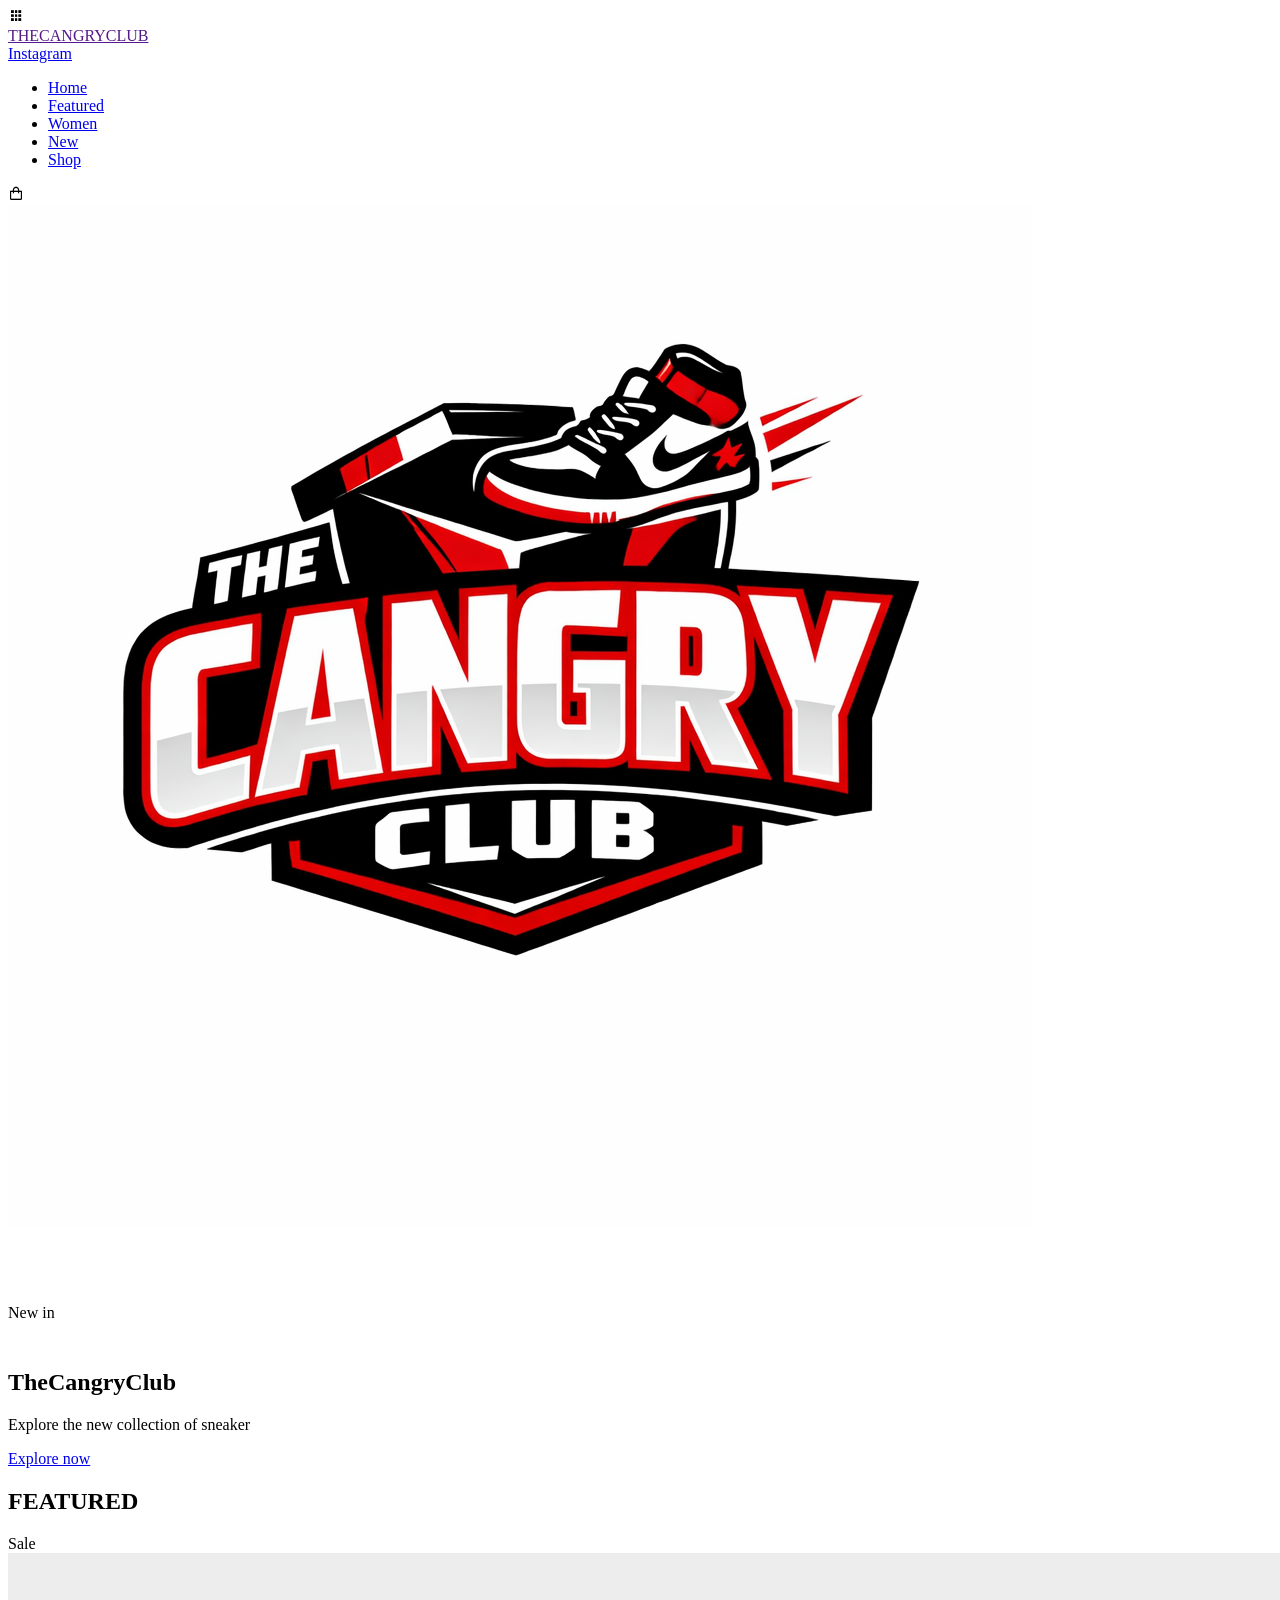
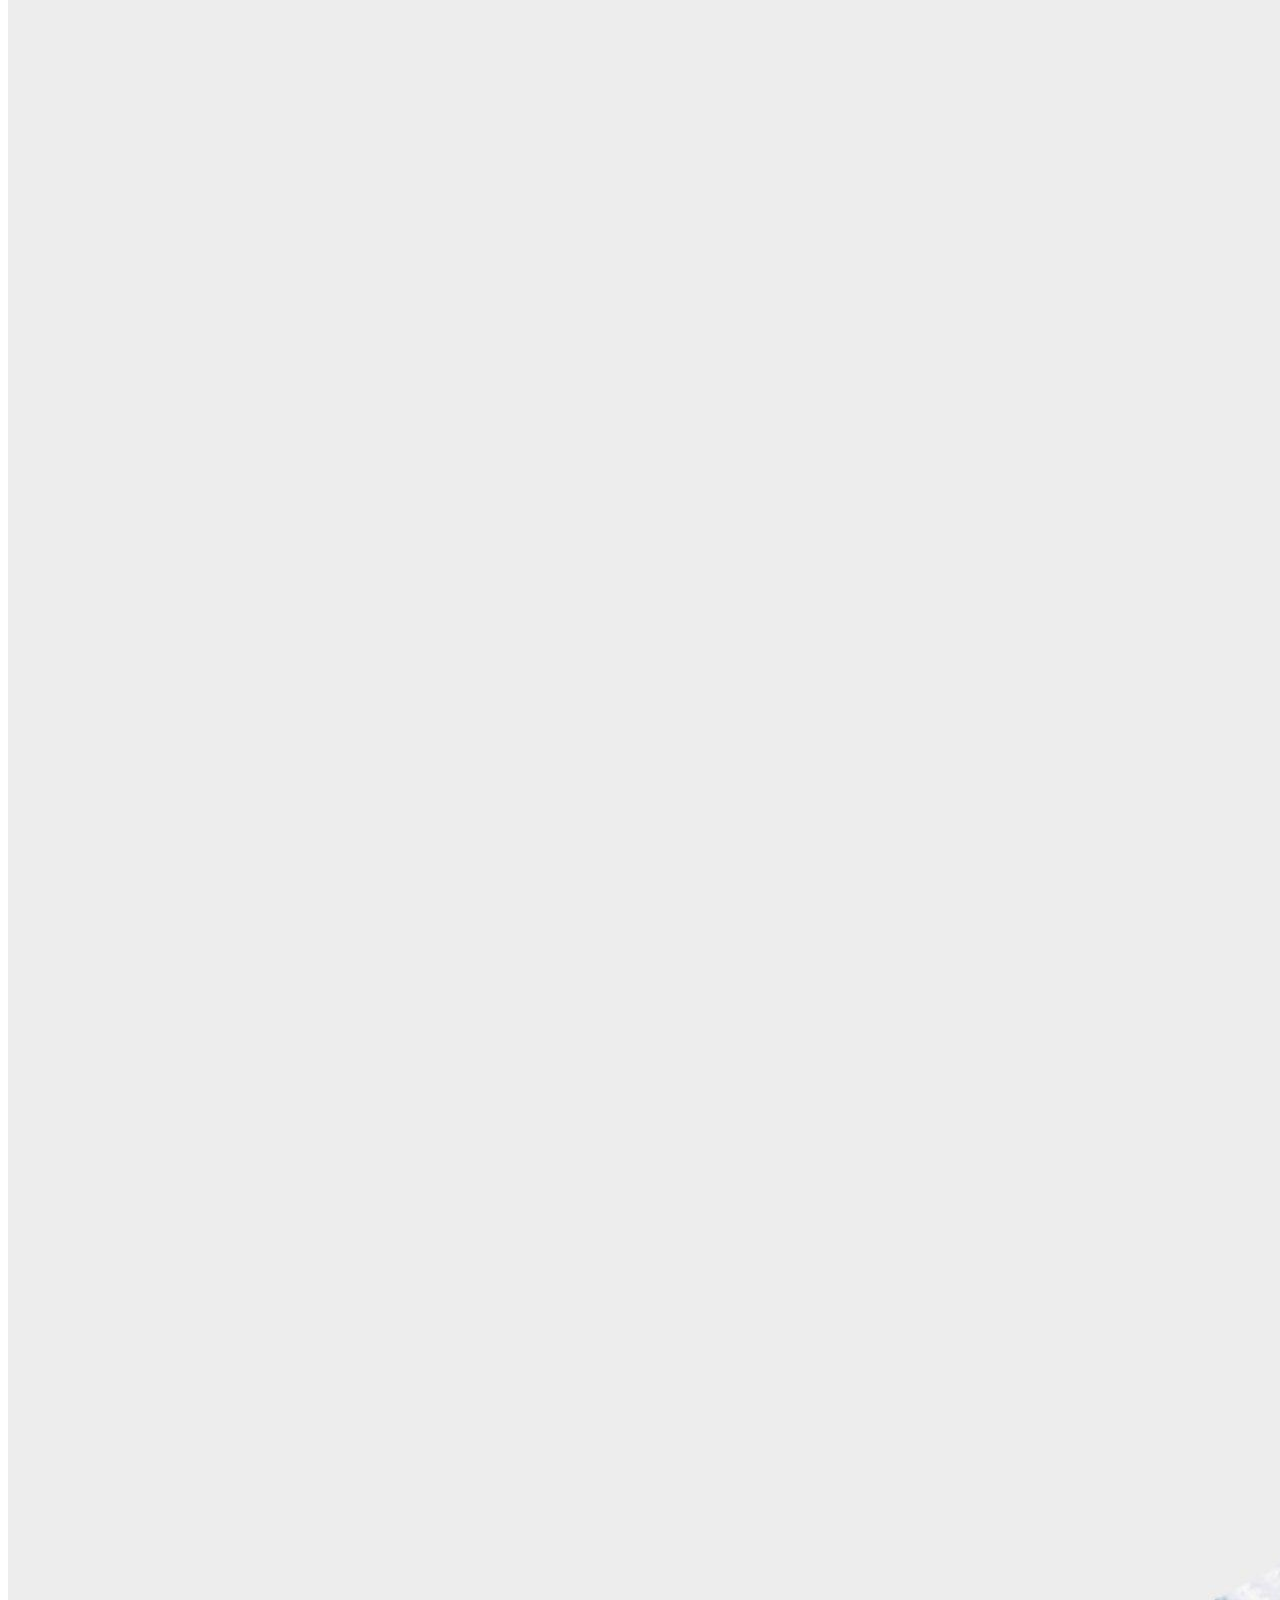
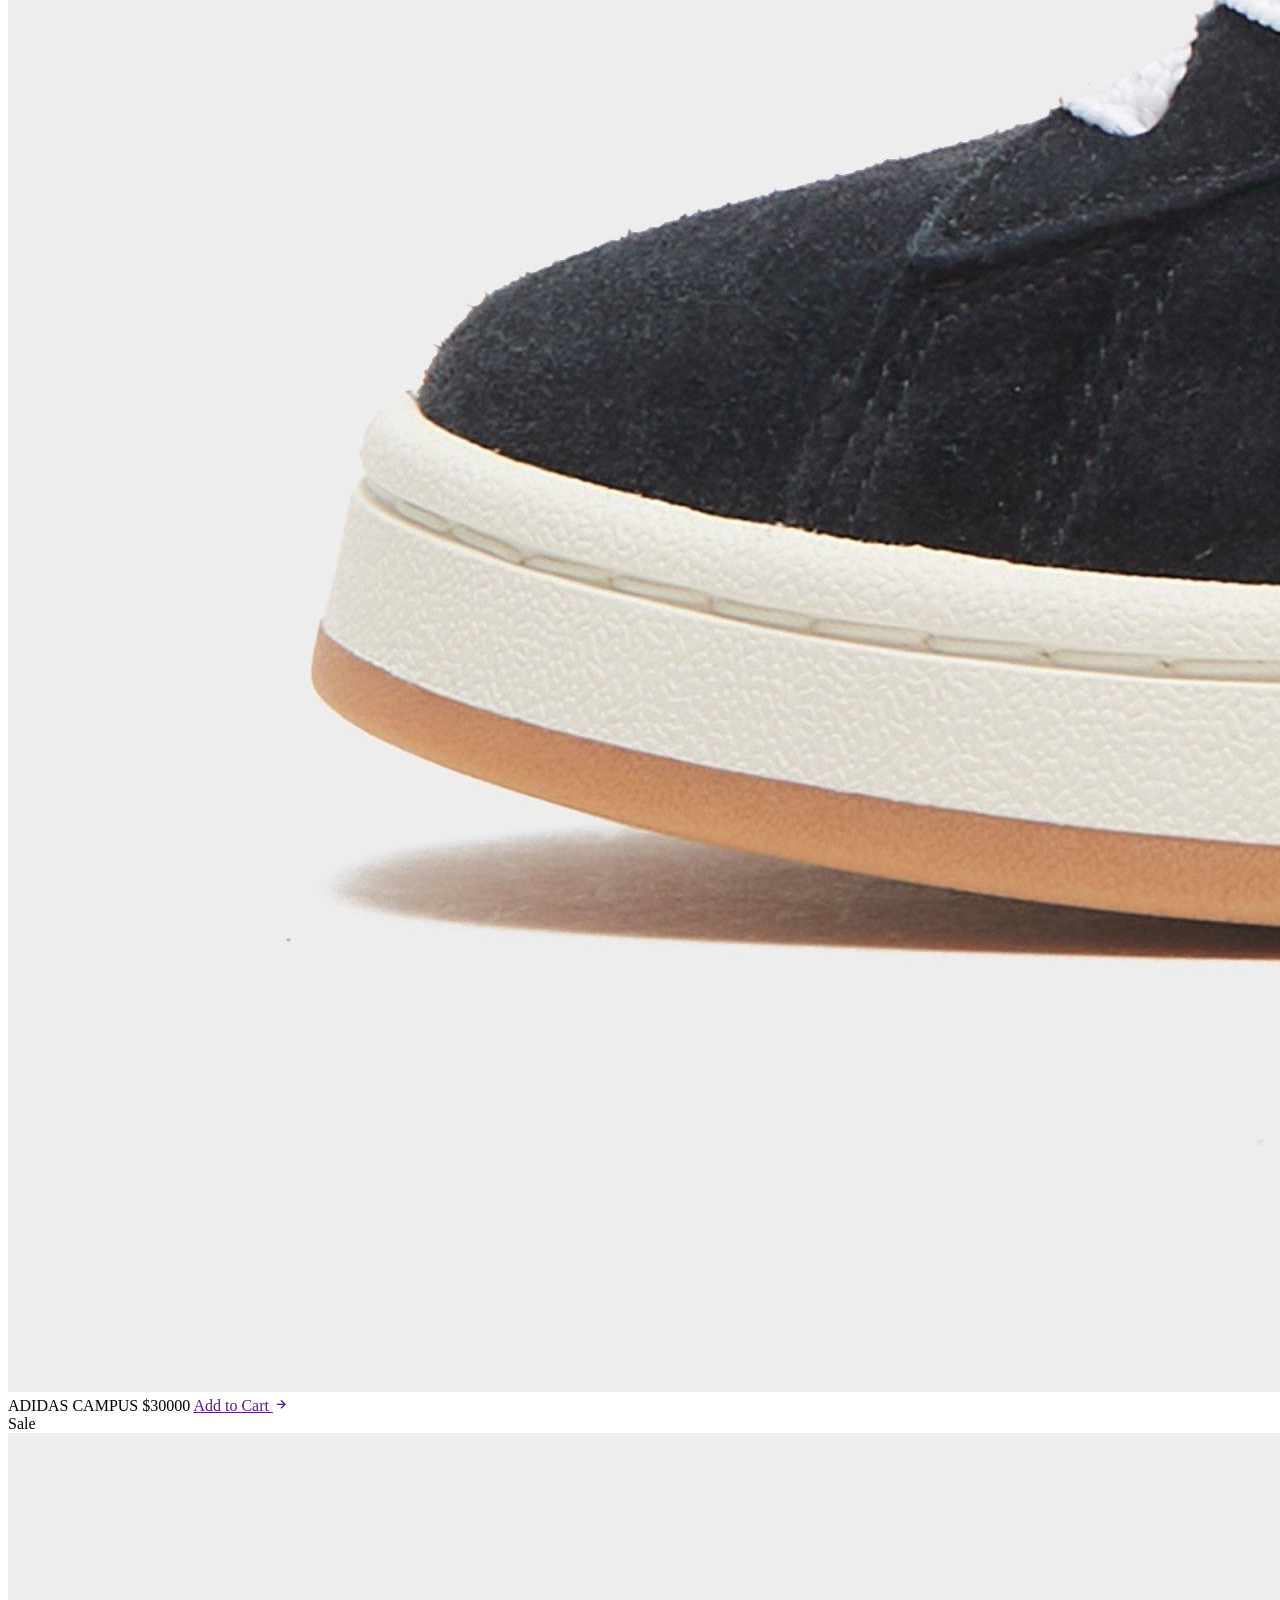
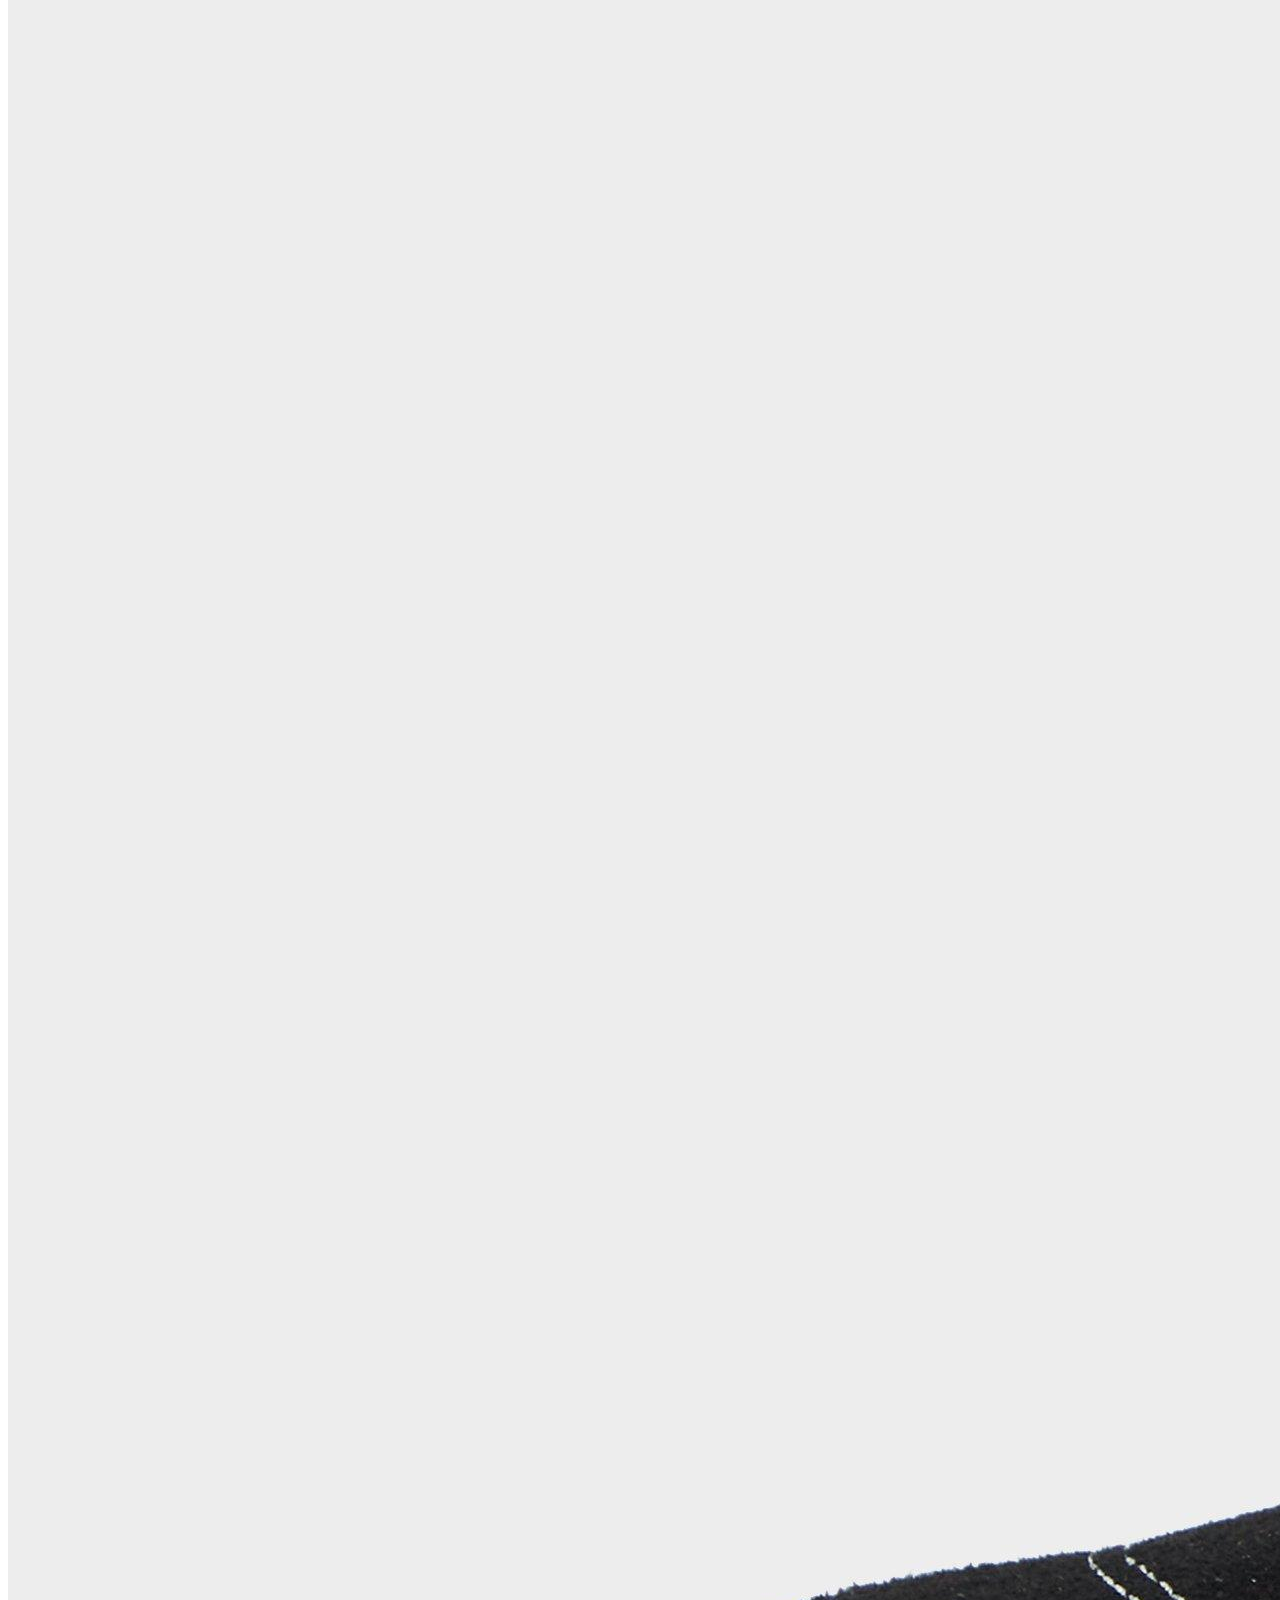
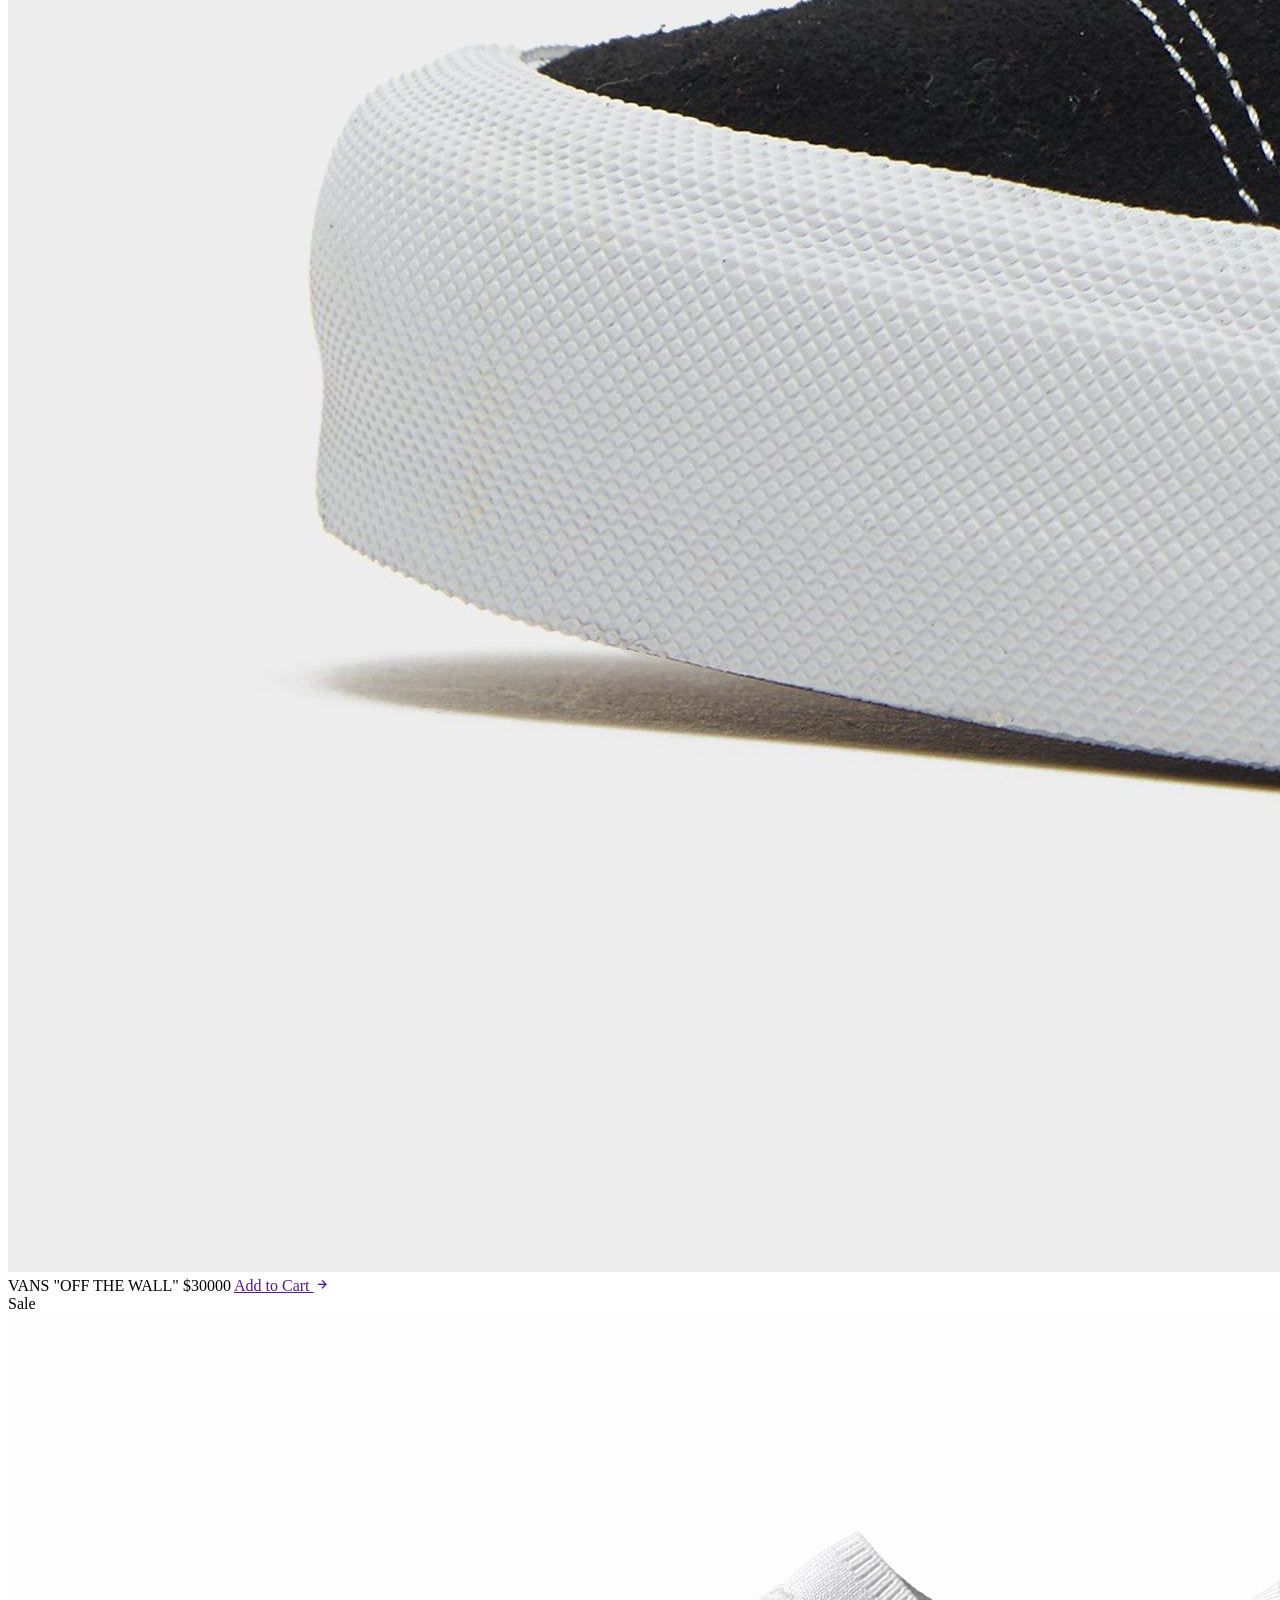
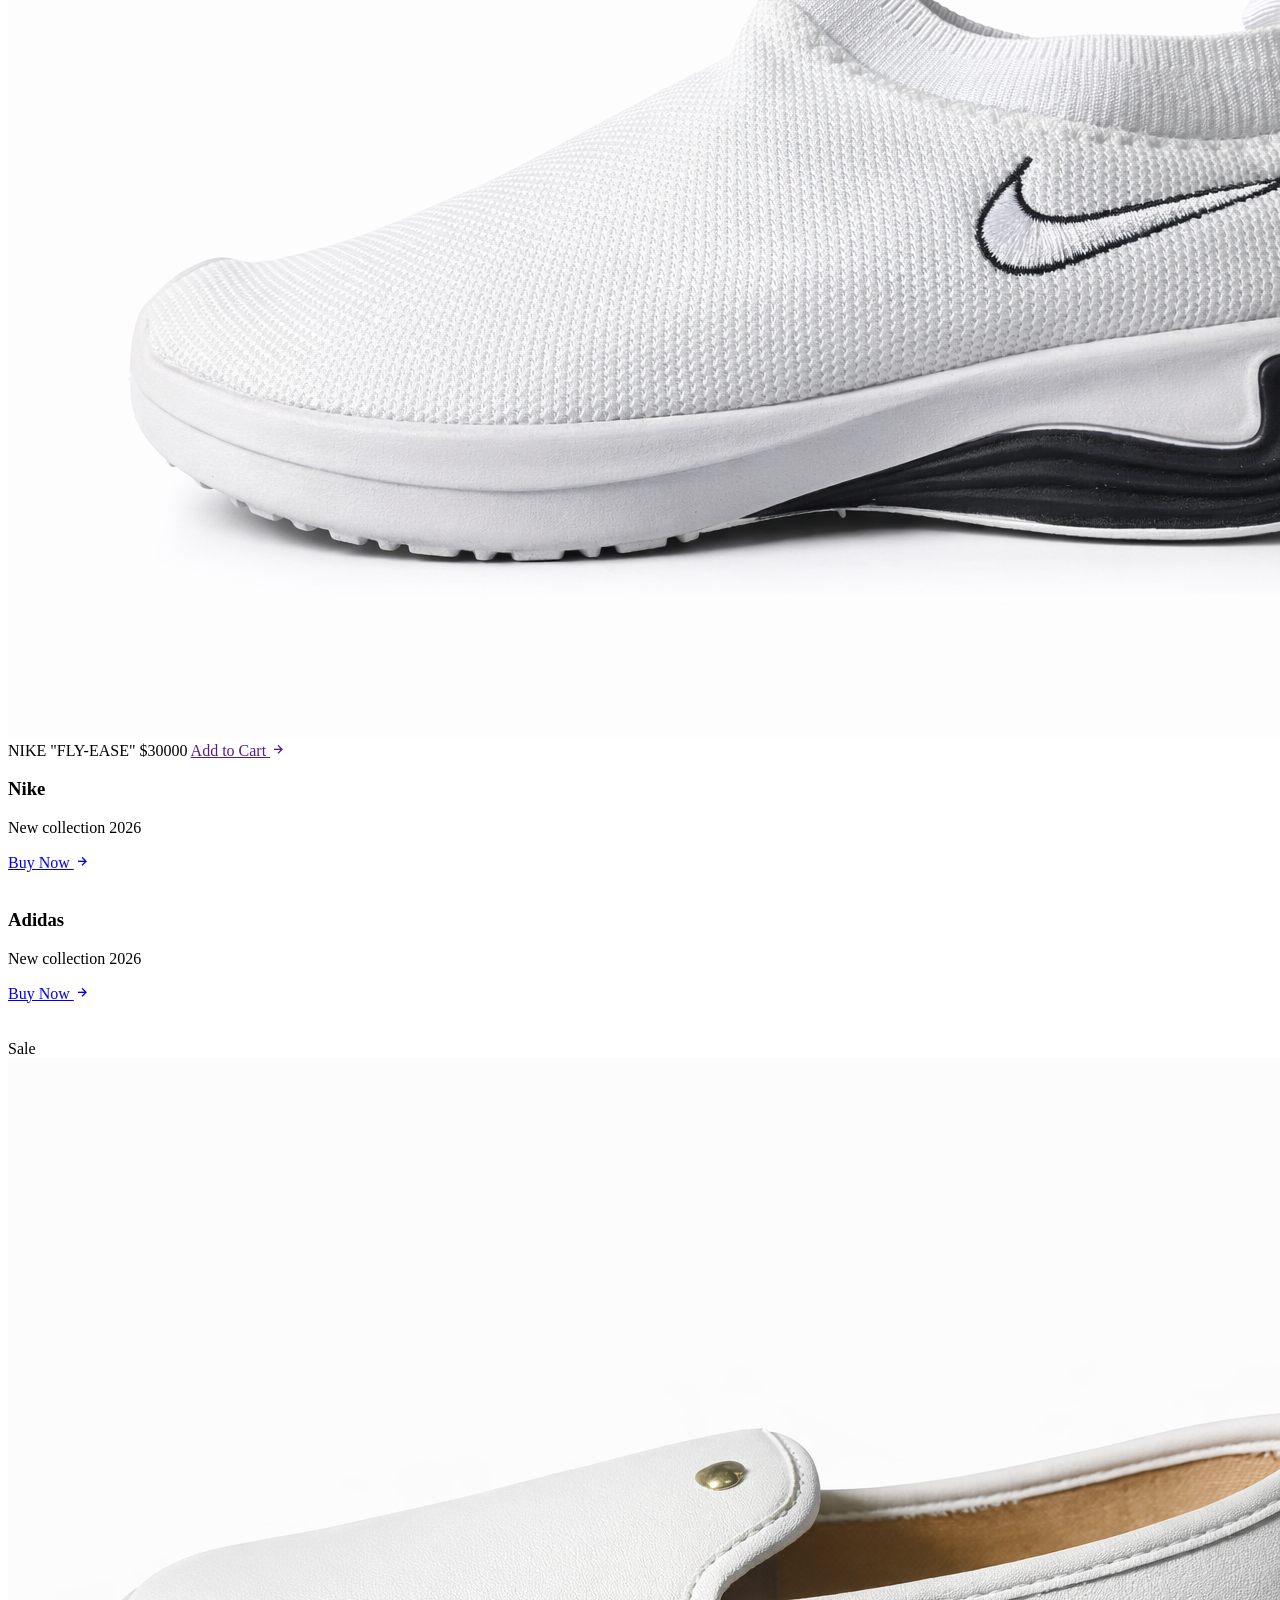
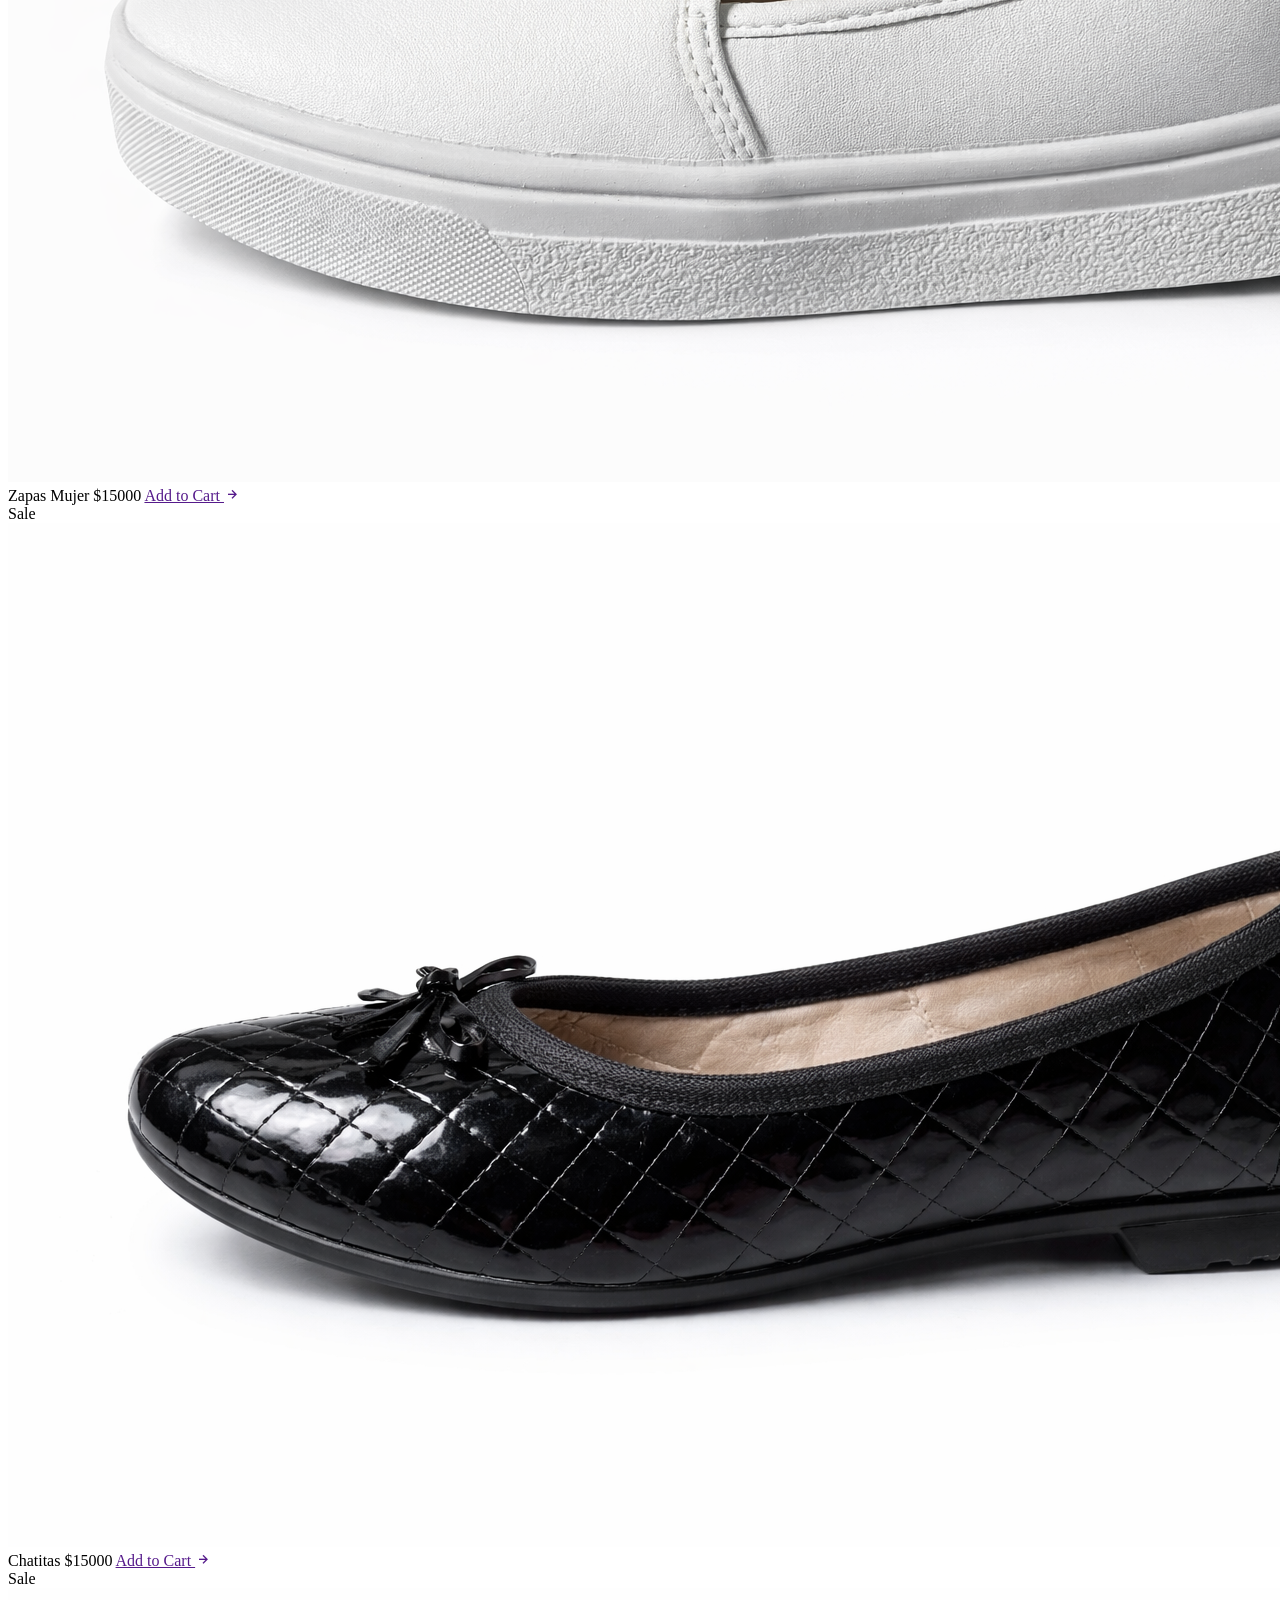
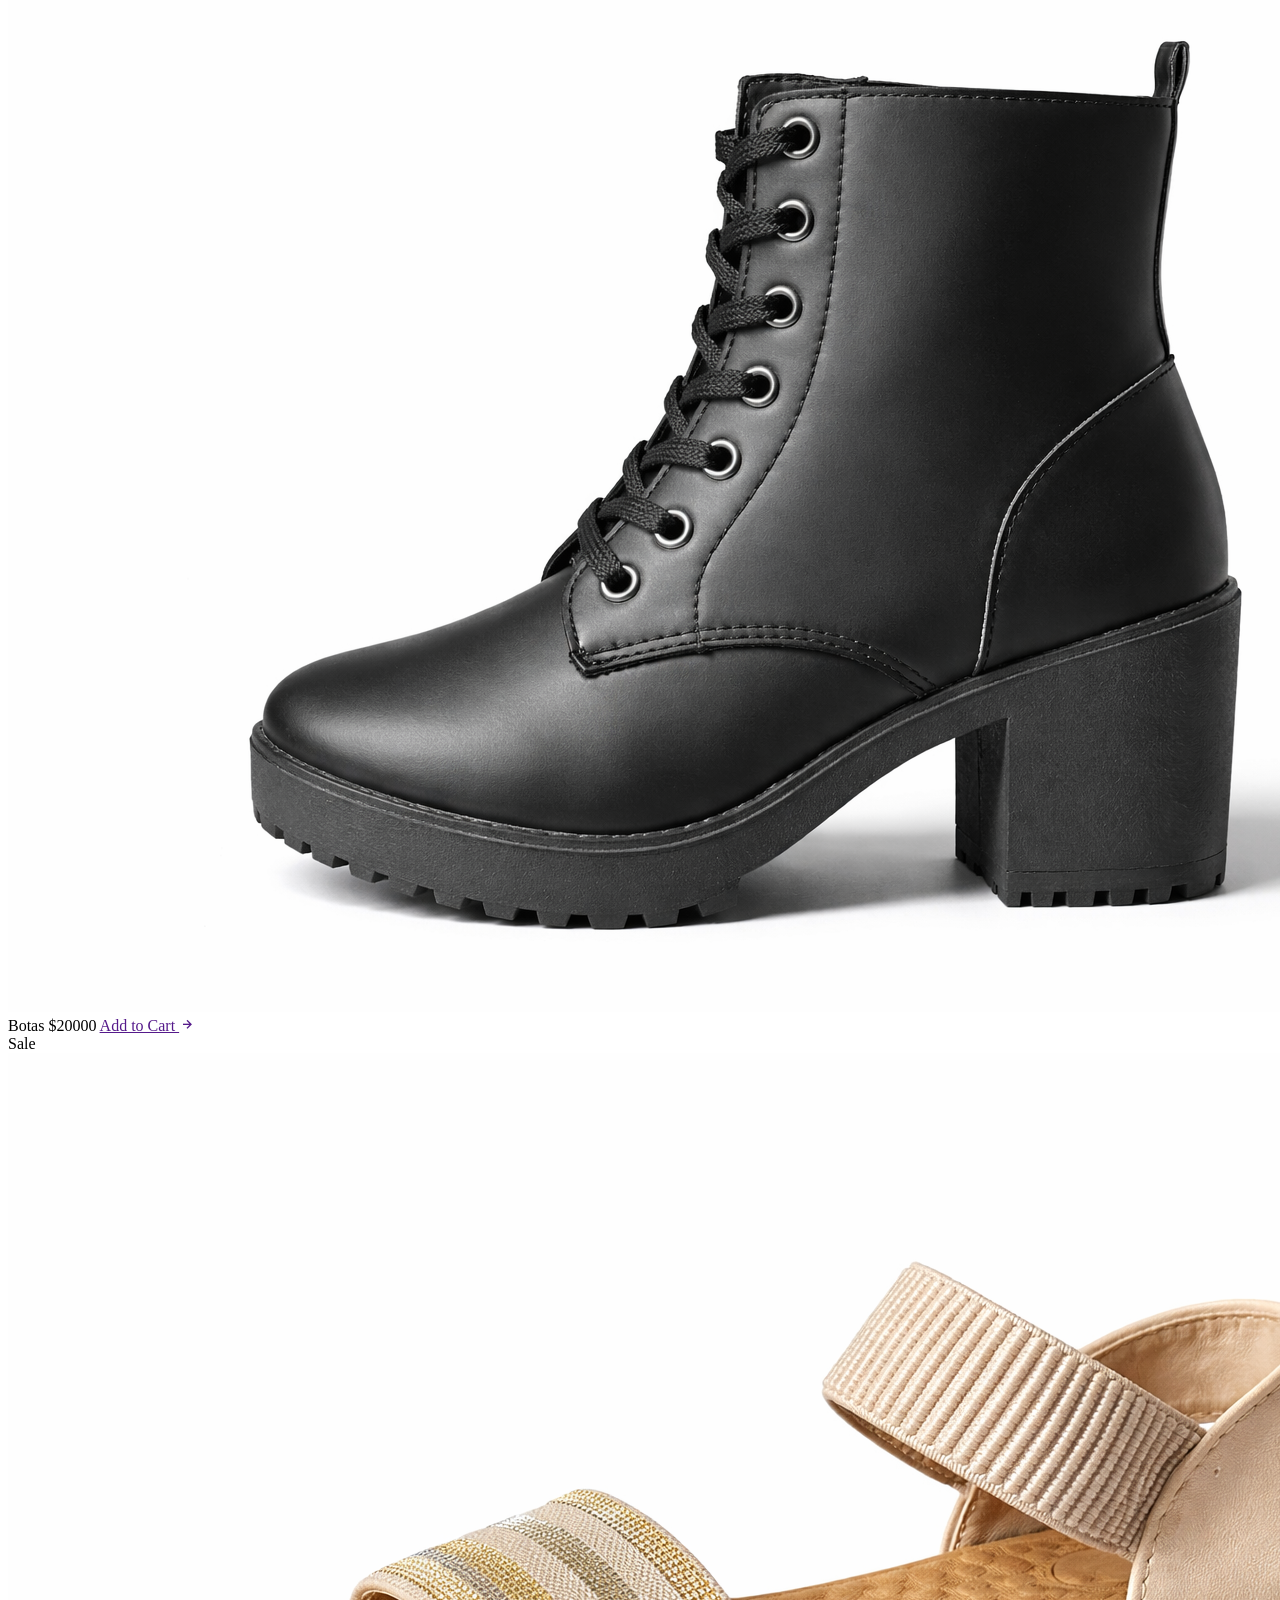
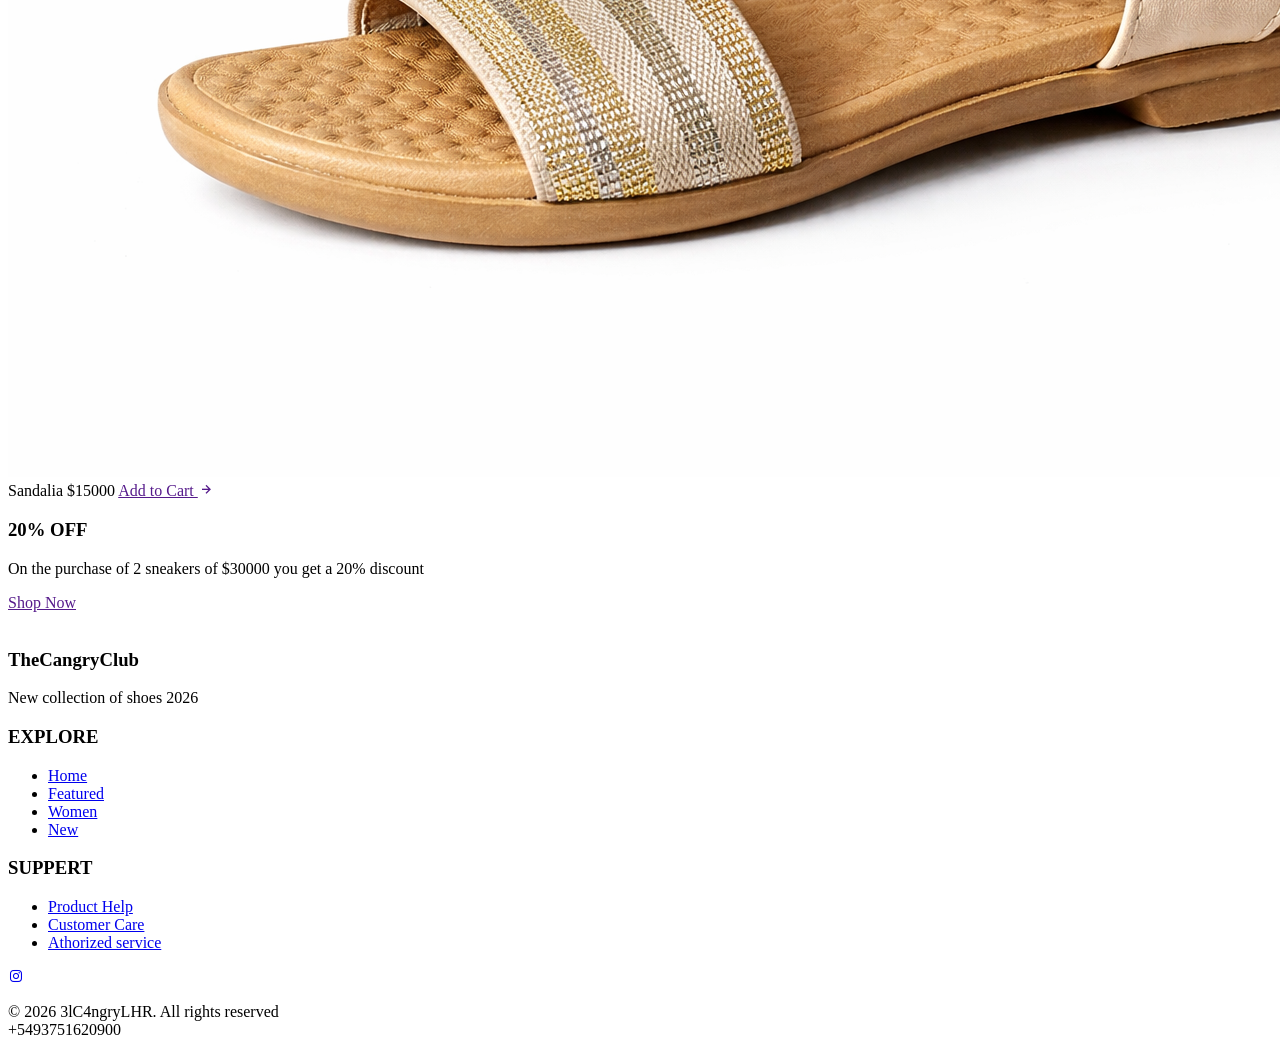
==== index.html @ a705215b "Actualización 23/02/2026" ====
<!DOCTYPE html>
<html lang="en">
  <head>
    <meta charset="UTF-8" />
    <meta name="viewport" content="width=device-width, initial-scale=1.0" />

    <!-- ===== CSS ===== -->
    <link rel="stylesheet" href="static/css/styles.css" />

    <!-- ===== BOX ICONS ===== -->
    <link
      href="https://unpkg.com/boxicons@2.0.7/css/boxicons.min.css"
      rel="stylesheet"
    />

    <title>The Cangry Club</title>
  </head>
  <body>
    <!--===== HEADER =====-->
    <header class="l-header" id="header">
      <nav class="nav bd-grid">
        <div class="nav__toggle" id="nav-toggle">
          <i class="bx bxs-grid"></i>
        </div>
        <a href="" class="nav__logo">THECANGRYCLUB</a>
          <div class="home__social">
              <a href="https://www.instagram.com/thecangryclub" target="_blank" class="home__social-link">
                  Instagram
              </a>
          </div>
        <div class="nav__menu" id="nav-menu">
          <ul class="nav__list">
            <li class="nav__item">
              <a href="#home" class="nav__link active">Home</a>
            </li>
            <li class="nav__item">
              <a href="#featured" class="nav__link">Featured</a>
            </li>
            <li class="nav__item">
              <a href="#women" class="nav__link">Women</a>
            </li>
            <li class="nav__item">
              <a href="#new" class="nav__link">New</a>
            </li>
            <li class="nav__item">
              <a href="shop.html" class="nav__link">Shop</a>
            </li>
          </ul>
        </div>
        <div class="nav__shop">
          <i class="bx bx-shopping-bag"></i>
        </div>
      </nav>
    </header>
    <main class="l-main">
      <!--===== HOME =====-->
      <section class="home" id="home">
        <div class="home__container bd-grid">
          <div class="home__sneaker">
            <div class="home__shape"></div>
            <img src="static/img/imghome.png" alt="" class="home__img" />
          </div>
          <div class="home__data">
              <br />
              <br />
              <br />
              <br />
            <span class="home__new">New in</span>
            <h1 class="home__title">
              <br />
              TheCangryClub
            </h1>
            <p class="home__description">
              Explore the new collection of sneaker
            </p>
            <a href="#" class="button">Explore now</a>
          </div>
        </div>
      </section>
      <!--===== FEATURED =====-->
      <section class="featured section" id="featured">
        <h2 class="section-title">FEATURED</h2>

        <div class="featured__container bd-grid">
          <article class="sneaker">
            <div class="sneaker__sale">Sale</div>
            <img src="static/img/featured1.png" alt="" class="sneaker__img" />
            <span class="sneaker__name">ADIDAS CAMPUS</span>
            <span class="sneaker__preci">$30000</span>
            <a href="" class="button-light"
              >Add to Cart <i class="bx bx-right-arrow-alt button-icon"></i
            ></a>
          </article>

          <article class="sneaker">
            <div class="sneaker__sale">Sale</div>
            <img src="static/img/featured2.png" alt="" class="sneaker__img" />
            <span class="sneaker__name">VANS "OFF THE WALL"</span>
            <span class="sneaker__preci">$30000</span>
            <a href="" class="button-light"
              >Add to Cart <i class="bx bx-right-arrow-alt button-icon"></i
            ></a>
          </article>

          <article class="sneaker">
            <div class="sneaker__sale">Sale</div>
            <img src="static/img/featured3.png" alt="" class="sneaker__img" />
            <span class="sneaker__name">NIKE "FLY-EASE"</span>
            <span class="sneaker__preci">$30000</span>
            <a href="" class="button-light"
              >Add to Cart <i class="bx bx-right-arrow-alt button-icon"></i
            ></a>
          </article>
        </div>
      </section>
      <!--===== COLLECTION =====-->
      <section class="collection section">
        <div class="collection__container bd-grid">
          <div class="collection__card">
            <div class="collection__data">
              <h3 class="collection__name">Nike</h3>
              <p class="collection__description">New collection 2026</p>
              <a href="#" class="button-light"
                >Buy Now <i class="bx bx-right-arrow-alt button-icon"></i
              ></a>
            </div>
            <img
              src="static/img/collection1.png"
              alt=""
              class="collection__img"
            />
          </div>

          <div class="collection__card">
            <div class="collection__data">
              <h3 class="collection__name">Adidas</h3>
              <p class="collection__description">New collection 2026</p>
              <a href="#" class="button-light"
                >Buy Now <i class="bx bx-right-arrow-alt button-icon"></i>
              </a>
            </div>
            <img
              src="static/img/collection2.png"
              alt=""
              class="collection__img"
            />
          </div>
        </div>
      </section>
      <!--===== WOMEN SNEAKERS =====-->
      <section class="women section" id="women">
        <h2 class="section-titlew"></h2>
        <div class="women__container bd-grid">
          <article class="sneaker">
            <div class="sneaker__sale">Sale</div>
            <img src="static/img/women1.png" alt="" class="sneaker__img" />
            <span class="sneaker__name">Zapas Mujer</span>
            <span class="sneaker__preci">$15000</span>
            <a href="" class="button-light"
              >Add to Cart <i class="bx bx-right-arrow-alt button-icon"></i
            ></a>
          </article>
          <article class="sneaker">
            <div class="sneaker__sale">Sale</div>
            <img src="static/img/women2.png" alt="" class="sneaker__img" />
            <span class="sneaker__name">Chatitas</span>
            <span class="sneaker__preci">$15000</span>
            <a href="" class="button-light"
              >Add to Cart <i class="bx bx-right-arrow-alt button-icon"></i
            ></a>
          </article>
          <article class="sneaker">
            <div class="sneaker__sale">Sale</div>
            <img src="static/img/women3.png" alt="" class="sneaker__img" />
            <span class="sneaker__name">Botas</span>
            <span class="sneaker__preci">$20000</span>
            <a href="" class="button-light"
              >Add to Cart <i class="bx bx-right-arrow-alt button-icon"></i
            ></a>
          </article>
          <article class="sneaker">
            <div class="sneaker__sale">Sale</div>
            <img src="static/img/women4.png" alt="" class="sneaker__img" />
            <span class="sneaker__name">Sandalia</span>
            <span class="sneaker__preci">$15000</span>
            <a href="" class="button-light"
              >Add to Cart <i class="bx bx-right-arrow-alt button-icon"></i
            ></a>
          </article>
        </div>
      </section>

      <!--===== OFFER =====-->
      <section-offer class="section">
        <div class="offer__container bd-grid">
          <div class="offer__data">
            <h3 class="offer__title">20% OFF</h3>
            <p class="offer__description">On the purchase of 2 sneakers of $30000 you get a 20% discount</p>
            <a href="" class="button">Shop Now</a>
          </div>
          <img src="static/img/offert.png" alt="" class="offer__img" />
        </div>
      </section-offer>

<!--===== NEW COLLECTION =====
      <section class="new section" id="new">
        <h2 class="section-title">NEW COLLECTION</h2>
        <div class="new__container bd-grid">
          <div class="new__mens">
            <img src="static/img/new1.png" alt="" class="new__mens-img" />
            <h3 class="new__title">Mens Shoes</h3>
            <span class="new__preci">From $79.99</span>
            <a href="#" class="button-light"
              >View Collection <i class="bx bx-right-arrow-alt button-icon"></i
            ></a>
          </div>
          <div class="new__sneaker">
            <div class="new__sneaker-card">
              <img src="static/img/new2.png" alt="" class="new__sneaker-img" />
              <div class="new__sneaker-overlay">
                <a href="#" class="button">Add to Cart</a>
              </div>
            </div>

            <div class="new__sneaker-card">
              <img src="static/img/new3.png" alt="" class="new__sneaker-img" />
              <div class="new__sneaker-overlay">
                <a href="#" class="button">Add to Cart</a>
              </div>
            </div>

            <div class="new__sneaker-card">
              <img src="static/img/new4.png" alt="" class="new__sneaker-img" />
              <div class="new__sneaker-overlay">
                <a href="#" class="button">Add to Cart</a>
              </div>
            </div>
          </div>
        </div>
      </section>

<!--===== NEWSLETTER =====
      <section class="newsletter section">
        <div class="newsletter__container bd-grid">
          <div>
            <h3 class="newsletter__title">
              Subscribe And Get <br />
              10% OFF
            </h3>
            <p class="newsletter__description">
              Get 10% discount for all products
            </p>
          </div>

          <form action="" class="newsletter__subscribe">
            <input
              type="text"
              placeholder="@email.com"
              class="newsletter__input"
            />
            <a href="" class="button">Subscribe</a>
          </form>
        </div>
      </section>
    </main-->

    <!--===== FOOTER =====-->
    <section class="footer section">
      <div class="footer__container bd-grid">
        <div class="footer__box">
          <h3 class="footer__title">TheCangryClub</h3>
          <p class="footer__description">New collection of shoes 2026</p>
        </div>

        <div class="footer__box">
          <h3 class="footer__title">EXPLORE</h3>

          <ul>
            <li><a href="#home" class="footer__link">Home</a></li>
            <li><a href="#featured" class="footer__link">Featured</a></li>
            <li><a href="#wome" class="footer__link">Women</a></li>
            <li><a href="#new" class="footer__link">New</a></li>
          </ul>
        </div>

        <div class="footer__box">
          <h3 class="footer__title">SUPPERT</h3>

          <ul>
            <li><a href="#home" class="footer__link">Product Help</a></li>
            <li><a href="#featured" class="footer__link">Customer Care</a></li>
            <li><a href="#wome" class="footer__link">Athorized service</a></li>
          </ul>
        </div>
        <div class="footer__box">
          <a href="#" class="footer__social"
            ><i class="bx bxl-instagram"></i
          ></a>
        </div>
      </div>

      <p class="footer__copy">&#169; 2026 3lC4ngryLHR. All rights reserved <br> +5493751620900 </p>
    </section>

    <!--===== MAIN JS =====-->
    <script src="static/js/main.js"></script>
  </body>
</html>
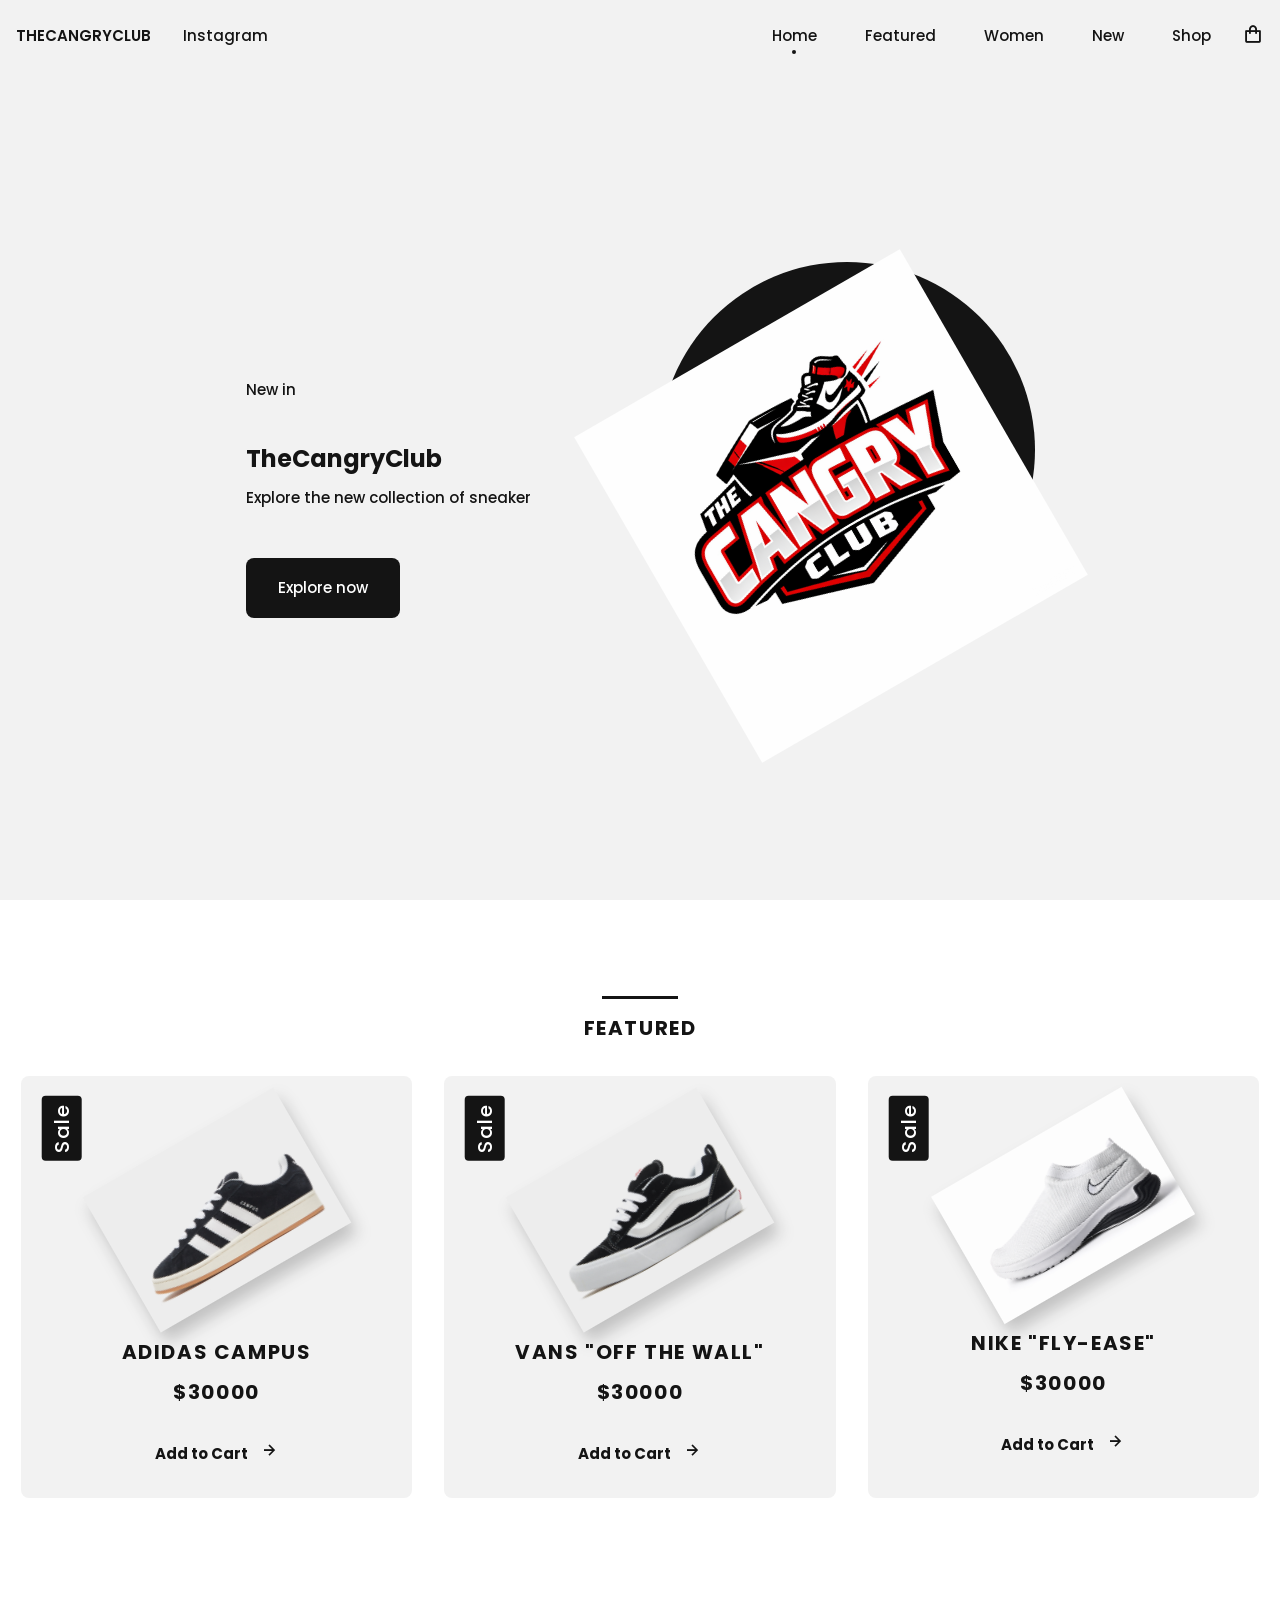
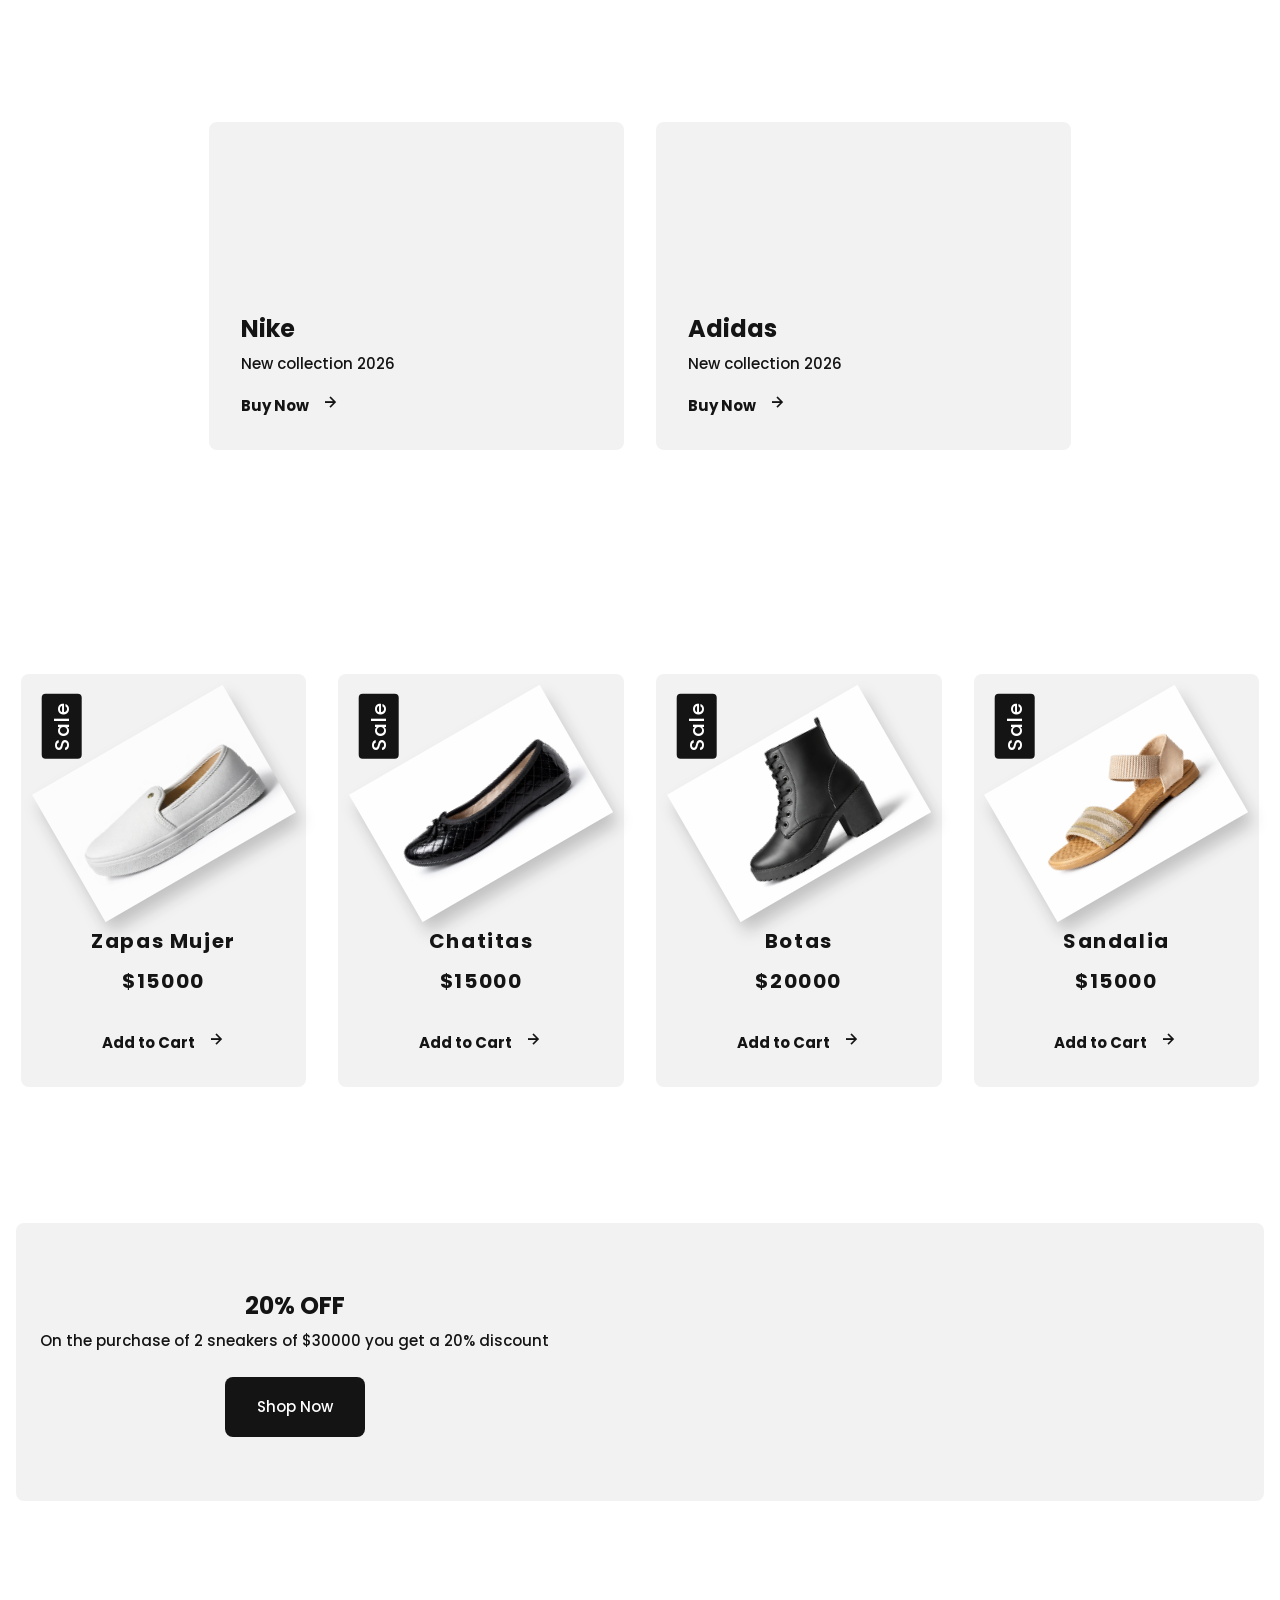
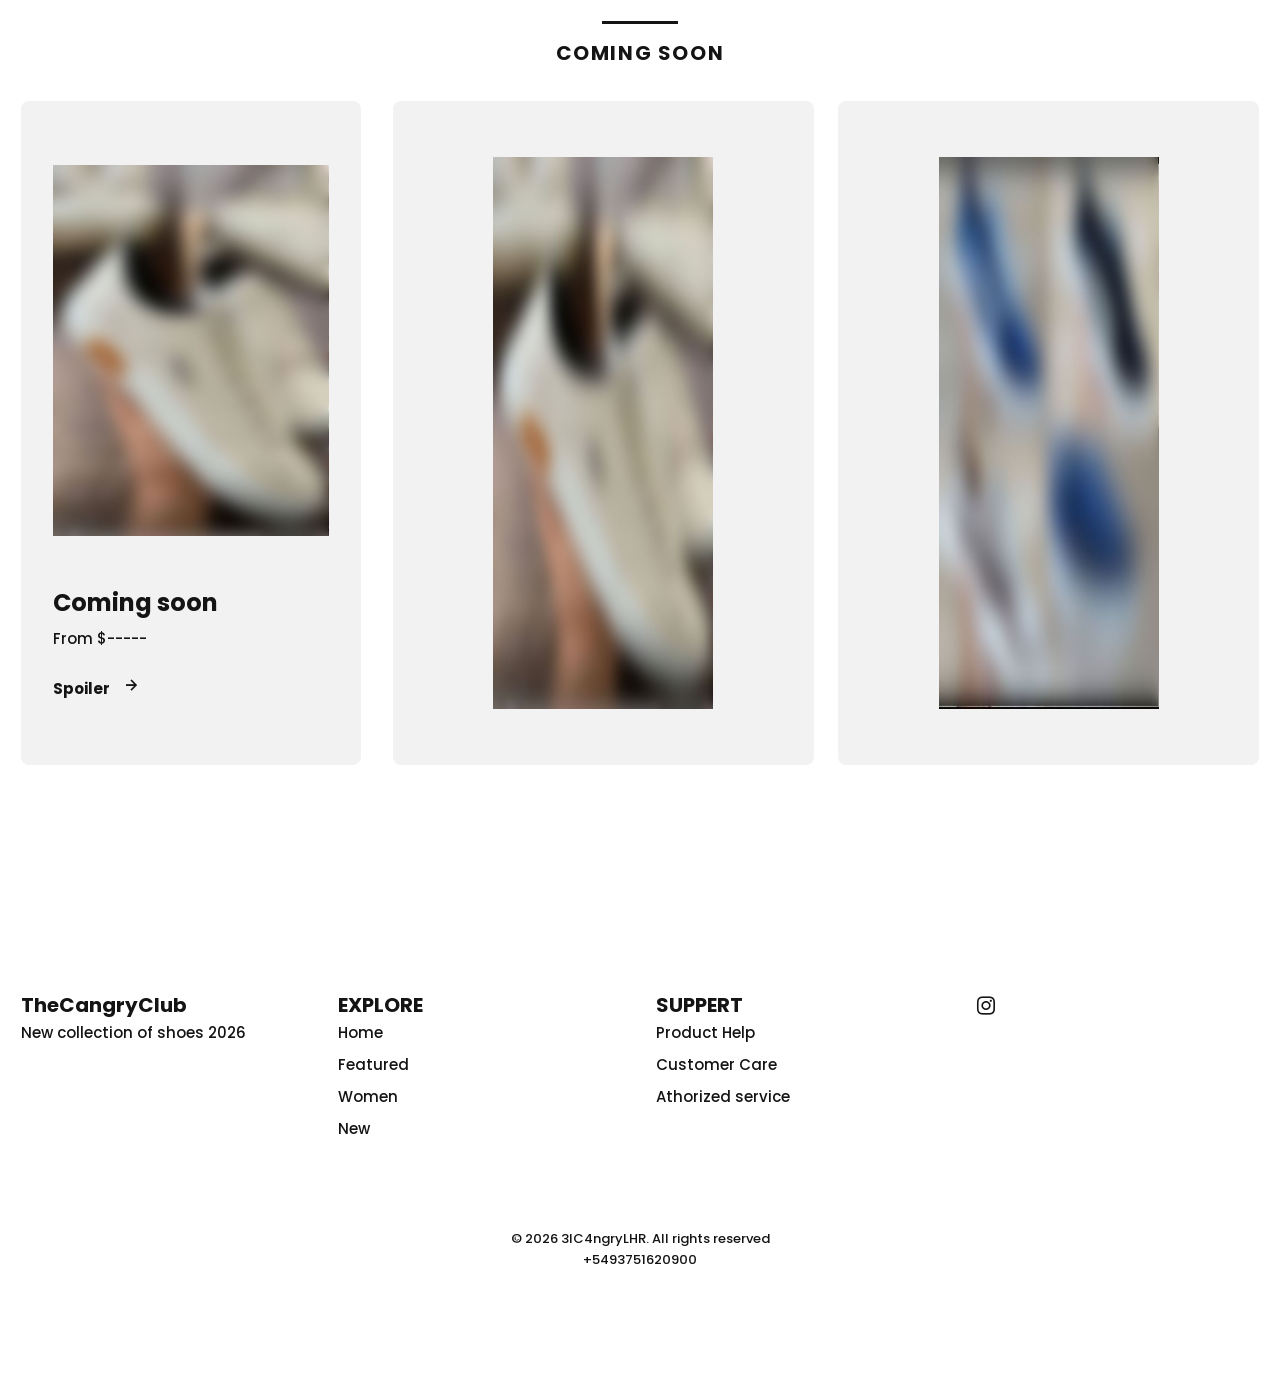
==== commit b339dd3d: "Actualización 26/02/2026" ====
--- a/index.html
+++ b/index.html
@@ -202,42 +202,42 @@
         </div>
       </section-offer>
 
-<!--===== NEW COLLECTION =====
+      <!---===== COMING SOON =====-->
+ 
       <section class="new section" id="new">
-        <h2 class="section-title">NEW COLLECTION</h2>
-        <div class="new__container bd-grid">
-          <div class="new__mens">
-            <img src="static/img/new1.png" alt="" class="new__mens-img" />
-            <h3 class="new__title">Mens Shoes</h3>
-            <span class="new__preci">From $79.99</span>
-            <a href="#" class="button-light"
-              >View Collection <i class="bx bx-right-arrow-alt button-icon"></i
-            ></a>
-          </div>
-          <div class="new__sneaker">
-            <div class="new__sneaker-card">
-              <img src="static/img/new2.png" alt="" class="new__sneaker-img" />
-              <div class="new__sneaker-overlay">
-                <a href="#" class="button">Add to Cart</a>
-              </div>
-            </div>
-
-            <div class="new__sneaker-card">
-              <img src="static/img/new3.png" alt="" class="new__sneaker-img" />
-              <div class="new__sneaker-overlay">
-                <a href="#" class="button">Add to Cart</a>
-              </div>
-            </div>
-
-            <div class="new__sneaker-card">
-              <img src="static/img/new4.png" alt="" class="new__sneaker-img" />
-              <div class="new__sneaker-overlay">
-                <a href="#" class="button">Add to Cart</a>
-              </div>
-            </div>
-          </div>
-        </div>
-      </section>
+  <h2 class="section-title">COMING SOON</h2>
+  <div class="new__container bd-grid">
+    <div class="new__mens">
+      <img src="static/img/coming_soon.png" alt="" class="new__mens-img" />
+      <h3 class="new__title">Coming soon</h3>
+      <span class="new__preci">From $-----</span>
+      
+      <!-- BOTÓN SPOILER QUE VA A INSTAGRAM -->
+      <a href="https://www.instagram.com/thecangryclub" 
+         target="_blank" 
+         rel="noopener noreferrer" 
+         class="button-light">
+        Spoiler <i class="bx bx-right-arrow-alt button-icon"></i>
+      </a>
+    </div>
+
+    <div class="new__sneaker">
+      <div class="new__sneaker-card">
+        <img src="static/img/coming_soon.png" alt="" class="new__sneaker-img" />
+        <div class="new__sneaker-overlay">
+          <a href="#" class="button">Add to Cart</a>
+        </div>
+      </div>
+
+        <div class="new__sneaker-card">
+        <img src="static/img/coming_soon2.png" alt="" class="new__sneaker-img" />
+        <div class="new__sneaker-overlay">
+          <a href="#" class="button">Add to Cart</a>
+        </div>
+      </div>
+    </div>
+  </div>
+</section>
 
 <!--===== NEWSLETTER =====
       <section class="newsletter section">
@@ -293,7 +293,10 @@
           </ul>
         </div>
         <div class="footer__box">
-          <a href="#" class="footer__social"
+          <a href="https://www.instagram.com/thecangryclub" class="footer__social"
+            target="_blank"
+            rel="noopener noreferrer"
+            class="footer__social"
             ><i class="bx bxl-instagram"></i
           ></a>
         </div>
--- a/static/css/styles.css
+++ b/static/css/styles.css
@@ -0,0 +1,652 @@
+@import url("https://fonts.googleapis.com/css2?family=Poppins:wght@400;500;600;700&display=swap");
+/*===== VARIABLES CSS =====*/
+/*===== Font weight =====*/
+/*===== Colores =====*/
+/*===== Font and typography =====*/
+/*===== Margenes =====*/
+/*===== z index =====*/
+/*===== Rotate img =====*/
+/*===== BASE =====*/
+*,
+::before,
+::after {
+  box-sizing: border-box;
+}
+
+html {
+  scroll-behavior: smooth;
+}
+
+body {
+  margin: 3rem 0 0 0;
+  font-family: "Poppins", sans-serif;
+  font-size: 0.938rem;
+  font-weight: 500;
+  color: #141414;
+  line-height: 1.6;
+}
+
+h1,
+h2,
+h3,
+p,
+ul {
+  margin: 0;
+}
+
+ul {
+  padding: 0;
+  list-style: none;
+}
+
+a {
+  text-decoration: none;
+  color: #141414;
+}
+
+img {
+  max-width: 100%;
+  height: auto;
+  display: block;
+}
+
+/*===== CLASS CSS ===== */
+.section {
+  padding: 5rem 0 2rem;
+}
+
+.section-title {
+  position: relative;
+  font-size: 1.25rem;
+  margin-bottom: 2rem;
+  text-align: center;
+  letter-spacing: 0.1rem;
+}
+
+.section-title::after {
+  content: "";
+  position: absolute;
+  width: 56px;
+  height: 0.18rem;
+  top: -1rem;
+  left: 0;
+  right: 0;
+  margin: auto;
+  background-color: #141414;
+}
+
+/*===== LAYOUT =====*/
+.bd-grid {
+  display: grid;
+  grid-template-columns: 100%;
+  -moz-column-gap: 2rem;
+       column-gap: 2rem;
+  width: calc(100% - 2rem);
+  margin-left: 1rem;
+  margin-right: 1rem;
+}
+
+/*BUTTONS*/
+.button {
+  display: inline-block;
+  background-color: #141414;
+  color: #fff;
+  padding: 1.125rem 2rem;
+  border-radius: 0.5rem;
+  transition: 0.3s;
+}
+
+.button:hover {
+  transform: translateY(-0.25rem);
+}
+
+.button-light {
+  display: inline-block;
+  color: #141414;
+  font-weight: 700;
+  align-items: center;
+}
+
+.button-icon {
+  font-size: 1.25rem;
+  margin-left: 0.5rem;
+  transition: 0.3s;
+}
+
+.button-light:hover .button-icon {
+  transform: translateX(0.25rem);
+}
+
+.l-header {
+  width: 100%;
+  position: fixed;
+  top: 0;
+  left: 0;
+  z-index: 100;
+  background-color: #f2f2f2;
+}
+
+/*===== NAV =====*/
+.nav {
+  height: 3rem;
+  display: flex;
+  justify-content: space-between;
+  align-items: center;
+}
+
+@media screen and (max-width: 768px) {
+  .nav__menu {
+    position: fixed;
+    top: 3rem;
+    left: -100%;
+    width: 70%;
+    height: 100vh;
+    padding: 2rem;
+    background-color: #fff;
+    transition: 0.5s;
+  }
+}
+.nav__item {
+  margin-bottom: 2rem;
+}
+
+.nav__logo {
+  font-weight: 600;
+}
+
+.nav__toggled,
+.nav__shop {
+  font-size: 1.3rem;
+  cursor: pointer;
+}
+
+/*Show menu*/
+.show {
+  left: 0;
+}
+
+/*Active link*/
+.active {
+  position: relative;
+}
+
+.active::before {
+  content: "";
+  position: absolute;
+  bottom: -0.5rem;
+  left: 45%;
+  width: 4px;
+  height: 4px;
+  background-color: #141414;
+  border-radius: 50%;
+}
+
+/*Change color header*/
+.scroll-header {
+  background-color: #fff;
+  box-shadow: 0 2px 4px rgba(0, 0, 0, 0.1);
+}
+
+/*===== HOME =====*/
+.home {
+  background-color: #f2f2f2;
+  overflow: hidden;
+}
+.home__container {
+  height: calc(100vh - 3rem);
+}
+.home__sneaker {
+  position: relative;
+  display: flex;
+  justify-content: center;
+  align-self: center;
+}
+.home__shape {
+  width: 220px;
+  height: 220px;
+  background-color: #141414;
+  border-radius: 50%;
+}
+.home__img {
+  position: absolute;
+  top: 1.5rem;
+  width: 275px;
+  transform: rotate(-30deg);
+}
+.home__new {
+  display: block;
+  font-size: 600;
+  font-weight: 1rem;
+}
+.home__title {
+  font-size: 1.5rem;
+  margin-bottom: 0.5rem;
+}
+.home__description {
+  margin-bottom: 3rem;
+}
+
+/*===== FEATURED =====*/
+.featured__container {
+  row-gap: 2rem;
+  grid-template-columns: repeat(auto-fit, minmax(220px, 1fr));
+}
+
+.sneaker {
+  position: relative;
+  display: flex;
+  flex-direction: column;
+  align-items: center;
+  padding: 2rem;
+  background-color: #f2f2f2;
+  border-radius: 0.5rem;
+  transition: 0.3s;
+}
+.sneaker__sale {
+  position: absolute;
+  left: 0.5rem;
+  background-color: #141414;
+  color: #fff;
+  padding: 0.25rem 0.5rem;
+  border-radius: 0.25rem;
+  font-size: 1.25rem;
+  transform: rotate(-90deg);
+  letter-spacing: 0.1rem;
+}
+.sneaker__img {
+  width: 220px;
+  margin-top: 1.5rem;
+  margin-bottom: 3rem;
+  transform: rotate(-30deg);
+  filter: drop-shadow(0 12px 8px rgba(0, 0, 0, 0.2));
+}
+.sneaker__name, .sneaker__preci {
+  font-size: 1.25rem;
+  letter-spacing: 0.1rem;
+  font-weight: 700;
+}
+.sneaker__name {
+  margin-bottom: 0.5rem;
+}
+.sneaker__preci {
+  margin-bottom: 2rem;
+}
+
+.sneaker:hover {
+  transform: translateY(-0.5rem);
+}
+
+.sneaker__pages {
+  margin-top: 3rem;
+}
+
+.sneaker__pag {
+  padding: 0.5rem 1rem;
+  border: 1px solid #141414;
+}
+
+.sneaker__pag:hover {
+  background-color: #141414;
+  color: #fff;
+}
+
+/*===== COLLECTION =====*/
+.collection__container {
+  row-gap: 2rem;
+  justify-content: center;
+}
+
+.collection__card {
+  position: relative;
+  display: flex;
+  height: 328px;
+  background-color: #f2f2f2;
+  padding: 2rem;
+  border-radius: 0.5rem;
+  transition: 0.3s;
+}
+
+.collection__data {
+  align-self: flex-end;
+}
+
+.collection__img {
+  position: absolute;
+  top: 0;
+  right: 0;
+  width: 230px;
+}
+
+.collection__name {
+  font-size: 1.5rem;
+  margin-bottom: 0.25rem;
+}
+
+.collection__description {
+  margin-bottom: 1rem;
+}
+
+.collection__card:hover {
+  transform: translateY(-0.5rem);
+}
+
+/*===== OFFER =====*/
+.offer__container {
+  grid-template-columns: 55% 45%;
+  -moz-column-gap: 0;
+       column-gap: 0;
+  background-color: #f2f2f2;
+  border-radius: 0.5rem;
+}
+
+.offer__data {
+  padding: 4rem 0 4rem 1.5rem;
+}
+
+.offer__title {
+  font-size: 1.5rem;
+  margin-bottom: 0.25rem;
+}
+
+.offer__description {
+  margin-bottom: 1.5rem;
+}
+
+.offer__img {
+  width: 153px;
+}
+
+/*===== NEW COLLECTION  =====*/
+.new__container {
+  row-gap: 2rem;
+}
+
+.new__mens {
+  display: flex;
+  flex-direction: column;
+  justify-content: center;
+  background-color: #f2f2f2;
+  border-radius: 0.5rem;
+  padding: 2rem;
+}
+
+.new__mens-img {
+  width: 276px;
+  margin-bottom: 1.5rem;
+}
+
+.new__title {
+  font-size: 1.5rem;
+  margin-bottom: 0.25rem;
+}
+
+.new__preci {
+  display: block;
+  margin-bottom: 1.5rem;
+}
+
+.new__sneaker {
+  display: grid;
+  gap: 1.5rem;
+  grid-template-columns: repeat(auto-fit, minmax(220px, 1fr));
+}
+
+.new__sneaker-card {
+  position: relative;
+  padding: 3.5rem 1.5rem;
+  background-color: #f2f2f2;
+  border-radius: 0.5rem;
+  overflow: hidden;
+  display: flex;
+  justify-content: center;
+}
+
+.new__sneaker-img {
+  width: 220px;
+}
+
+.new__sneaker-overlay {
+  position: absolute;
+  left: 0;
+  bottom: -100%;
+  width: 100%;
+  height: 100%;
+  display: flex;
+  justify-content: center;
+  align-items: center;
+  background-color: rgba(138, 138, 138, 0.3);
+  transition: 0.3s;
+}
+
+.new__sneaker-card:hover .new__sneaker-overlay {
+  bottom: 0;
+}
+
+/*===== NEWSLETTER =====*/
+.newsletter__container {
+  background-color: #141414;
+  color: #fff;
+  padding: 2rem 0.5rem;
+  border-radius: 0.5rem;
+  text-align: center;
+}
+
+.newsletter__title {
+  font-size: 1.5rem;
+  margin-bottom: 1rem;
+}
+
+.newsletter__description {
+  margin-bottom: 2.5rem;
+}
+
+.newsletter__subscribe {
+  display: flex;
+  -moz-column-gap: 0.5rem;
+       column-gap: 0.5rem;
+  background-color: #fff;
+  padding: 0.5rem;
+  border-radius: 0.5rem;
+}
+
+.newsletter__input {
+  outline: none;
+  border: none;
+  width: 90%;
+  font-size: 0.938rem;
+}
+
+.newsletter__input::-moz-placeholder {
+  color: #141414;
+  font-family: "Poppins", sans-serif;
+  font-size: 0.938rem;
+  font-weight: 600;
+}
+
+.newsletter__input:-ms-input-placeholder {
+  color: #141414;
+  font-family: "Poppins", sans-serif;
+  font-size: 0.938rem;
+  font-weight: 600;
+}
+
+.newsletter__input::placeholder {
+  color: #141414;
+  font-family: "Poppins", sans-serif;
+  font-size: 0.938rem;
+  font-weight: 600;
+}
+
+/*===== FOOTER =====*/
+.footer__container {
+  grid-template-columns: repeat(auto-fit, minmax(220px, 1fr));
+}
+
+.footer__box {
+  margin-bottom: 2rem;
+}
+
+.footer__title {
+  font-size: 1.25rem;
+}
+
+.footer__link {
+  display: block;
+  width: -webkit-max-content;
+  width: -moz-max-content;
+  width: max-content;
+  margin-bottom: 0.5rem;
+}
+
+.footer__social {
+  font-size: 1.5rem;
+  margin-right: 1.25rem;
+}
+
+.footer__copy {
+  padding-top: 3rem;
+  font-size: 0.813rem;
+  color: #141414;
+  text-align: center;
+}
+
+/*===== WOMEN SNEAKERS =====*/
+.women__container {
+  row-gap: 2rem;
+  grid-template-columns: repeat(auto-fit, minmax(220px, 1fr));
+}
+
+/* ===== MEDIA QUERIES=====*/
+@media screen and (min-width: 578px) {
+  .collection__container {
+    grid-template-columns: 415px;
+  }
+
+  .collection__img {
+    width: 260px;
+  }
+
+  .offer__container {
+    grid-template-columns: -webkit-max-content -webkit-max-content;
+    grid-template-columns: max-content max-content;
+  }
+
+  .offer__data {
+    text-align: center;
+  }
+
+  .new__mens {
+    align-items: center;
+  }
+}
+@media screen and (min-width: 768px) {
+  body {
+    margin: 0;
+  }
+
+  .section {
+    padding: 7rem 0.3rem;
+  }
+
+  .section-title::after {
+    width: 76px;
+  }
+
+  /*===== NAV =====*/
+  .nav {
+    height: 4.5rem;
+  }
+
+  .nav__menu {
+    margin-left: auto;
+  }
+
+  .nav__list {
+    display: flex;
+  }
+
+  .nav__item {
+    margin-left: 3rem;
+    margin-bottom: 0;
+  }
+
+  .nav__toggle {
+    display: none;
+  }
+
+  /*===== HOME =====*/
+  .home__container {
+    height: 100vh;
+    grid-template-columns: -webkit-max-content -webkit-max-content;
+    grid-template-columns: max-content max-content;
+    justify-content: center;
+    align-items: center;
+  }
+
+  .home__sneaker {
+    order: 1;
+  }
+
+  .home__shape {
+    width: 376px;
+    height: 376px;
+  }
+
+  .home__img {
+    width: 490px;
+    top: 3.5rem;
+    right: 0;
+    left: -1rem;
+  }
+
+  .newsletter__container {
+    grid-template-columns: -webkit-max-content -webkit-max-content;
+    grid-template-columns: max-content max-content;
+    justify-content: center;
+    align-items: center;
+    padding: 4.5rem 2rem;
+    -moz-column-gap: 3rem;
+         column-gap: 3rem;
+  }
+
+  .newsletter__description {
+    margin-bottom: 0;
+  }
+
+  .newsletter__subscribe {
+    width: 360px;
+    height: -webkit-max-content;
+    height: -moz-max-content;
+    height: max-content;
+  }
+}
+@media screen and (min-width: 1024px) {
+  .bd-grid {
+    margin-left: auto;
+    margin-right: auto;
+  }
+
+  .home__container {
+    -moz-column-gap: 8rem;
+         column-gap: 8rem;
+  }
+
+  .collection__container {
+    grid-template-columns: repeat(2, 415px);
+  }
+
+  .new__container {
+    grid-template-columns: -webkit-max-content 1fr;
+    grid-template-columns: max-content 1fr;
+  }
+
+  .new__mens {
+    align-items: initial;
+    justify-content: flex-end;
+    padding: 4rem 2rem;
+  }
+
+  .new__mens-img {
+    margin-bottom: 3rem;
+  }
+}/*# sourceMappingURL=styles.css.map */
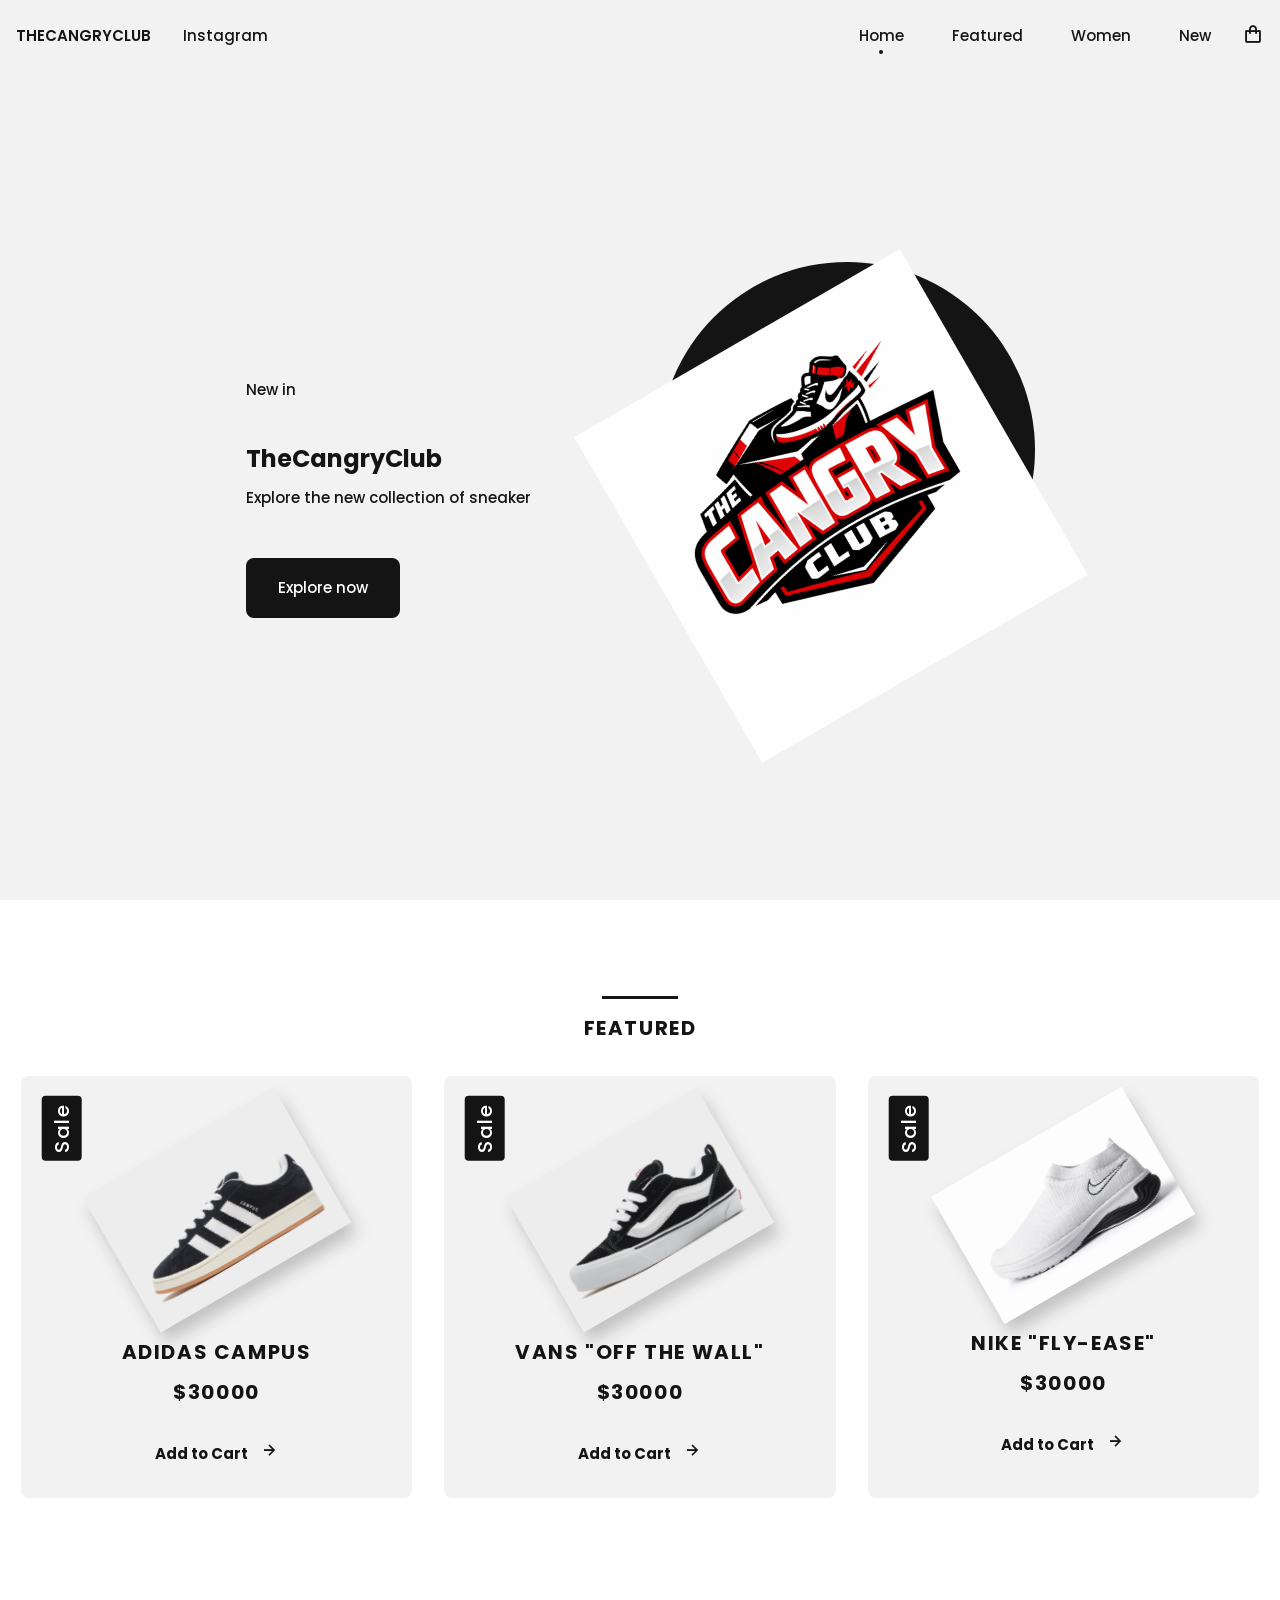
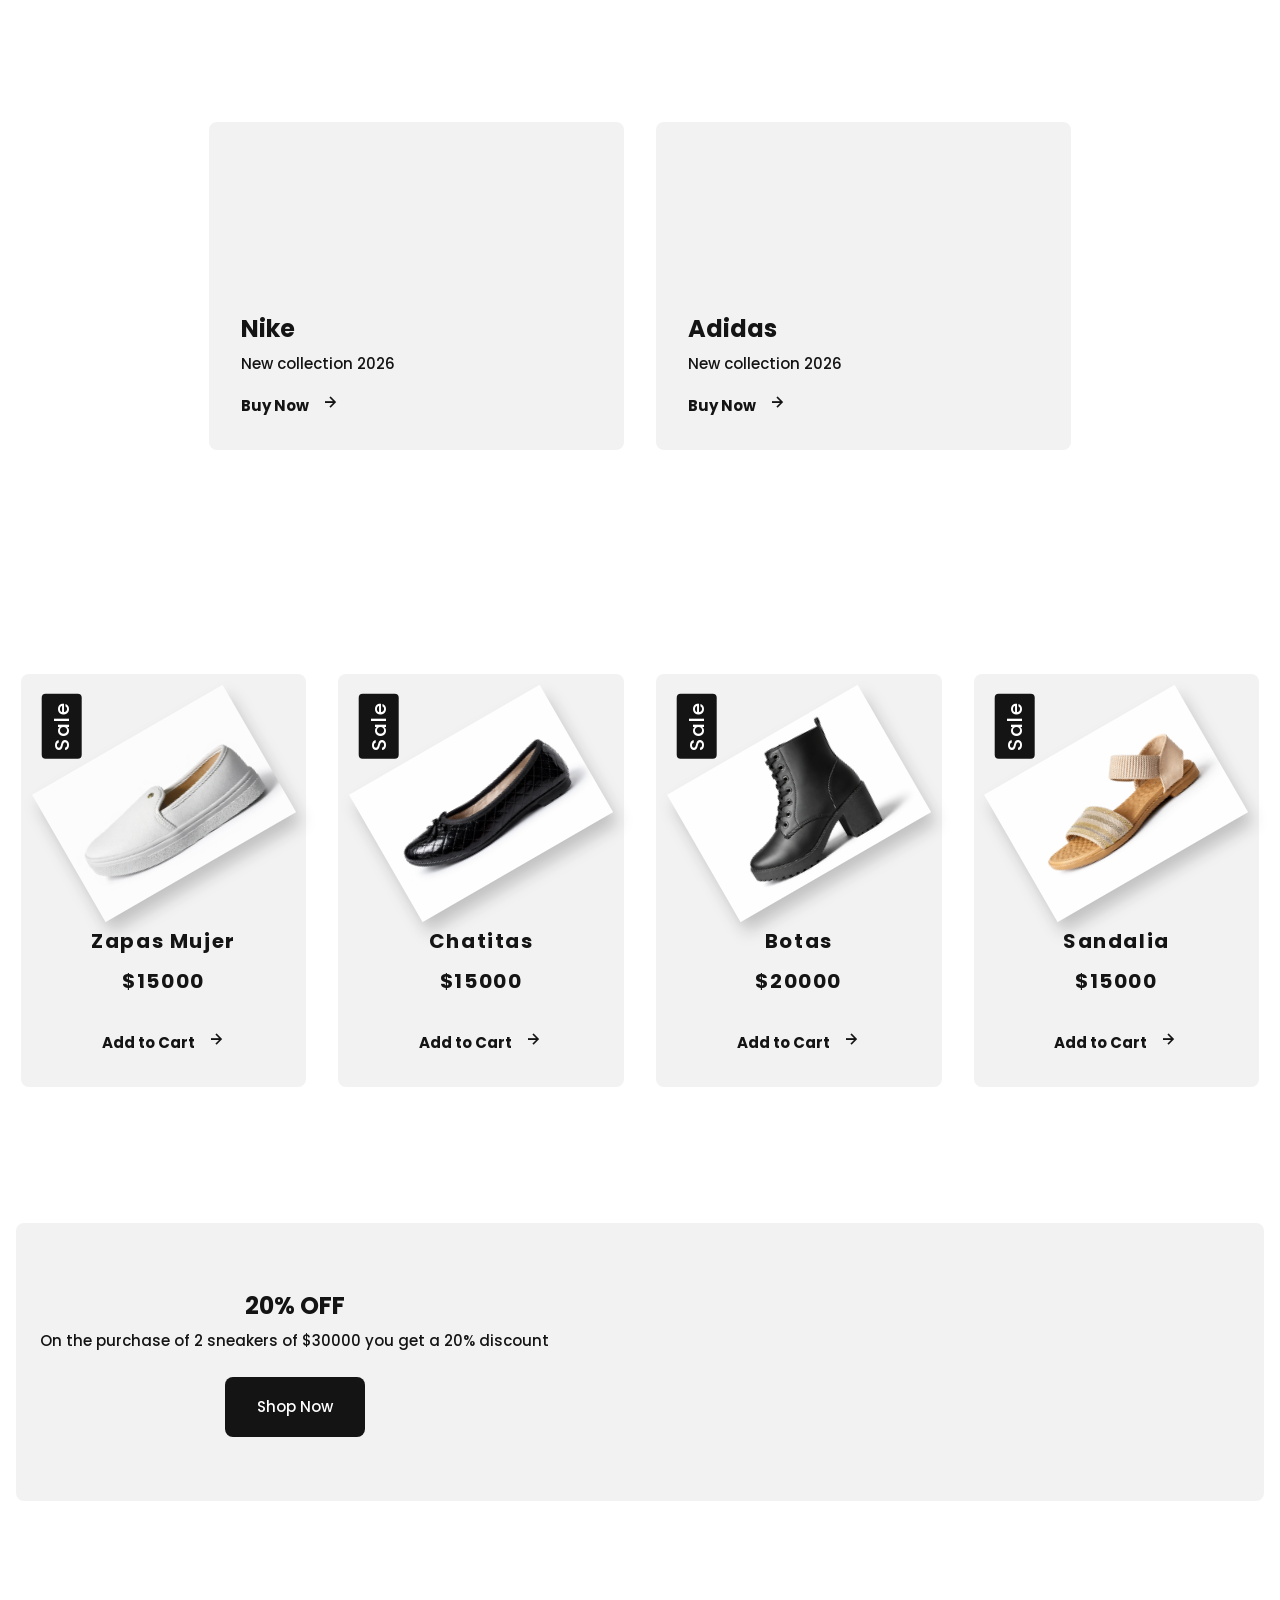
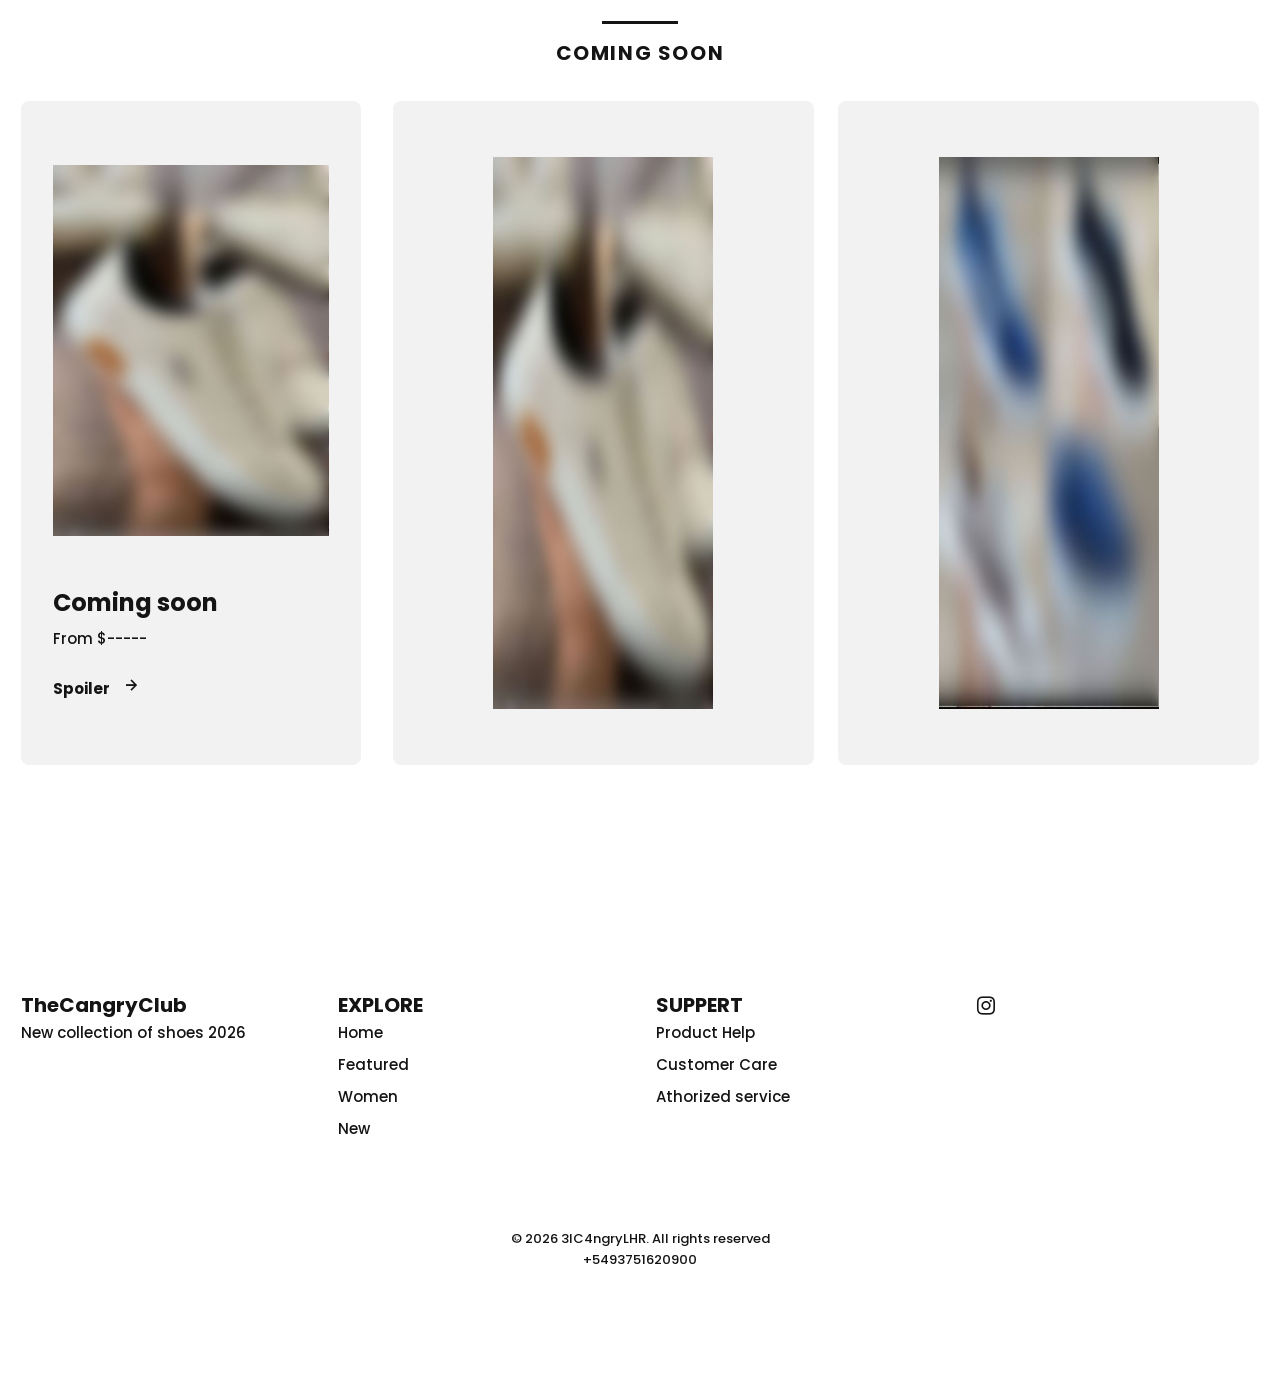
==== commit 033a274e: "Actualización 26/02/2026-V2" ====
--- a/index.html
+++ b/index.html
@@ -41,9 +41,6 @@
             </li>
             <li class="nav__item">
               <a href="#new" class="nav__link">New</a>
-            </li>
-            <li class="nav__item">
-              <a href="shop.html" class="nav__link">Shop</a>
             </li>
           </ul>
         </div>
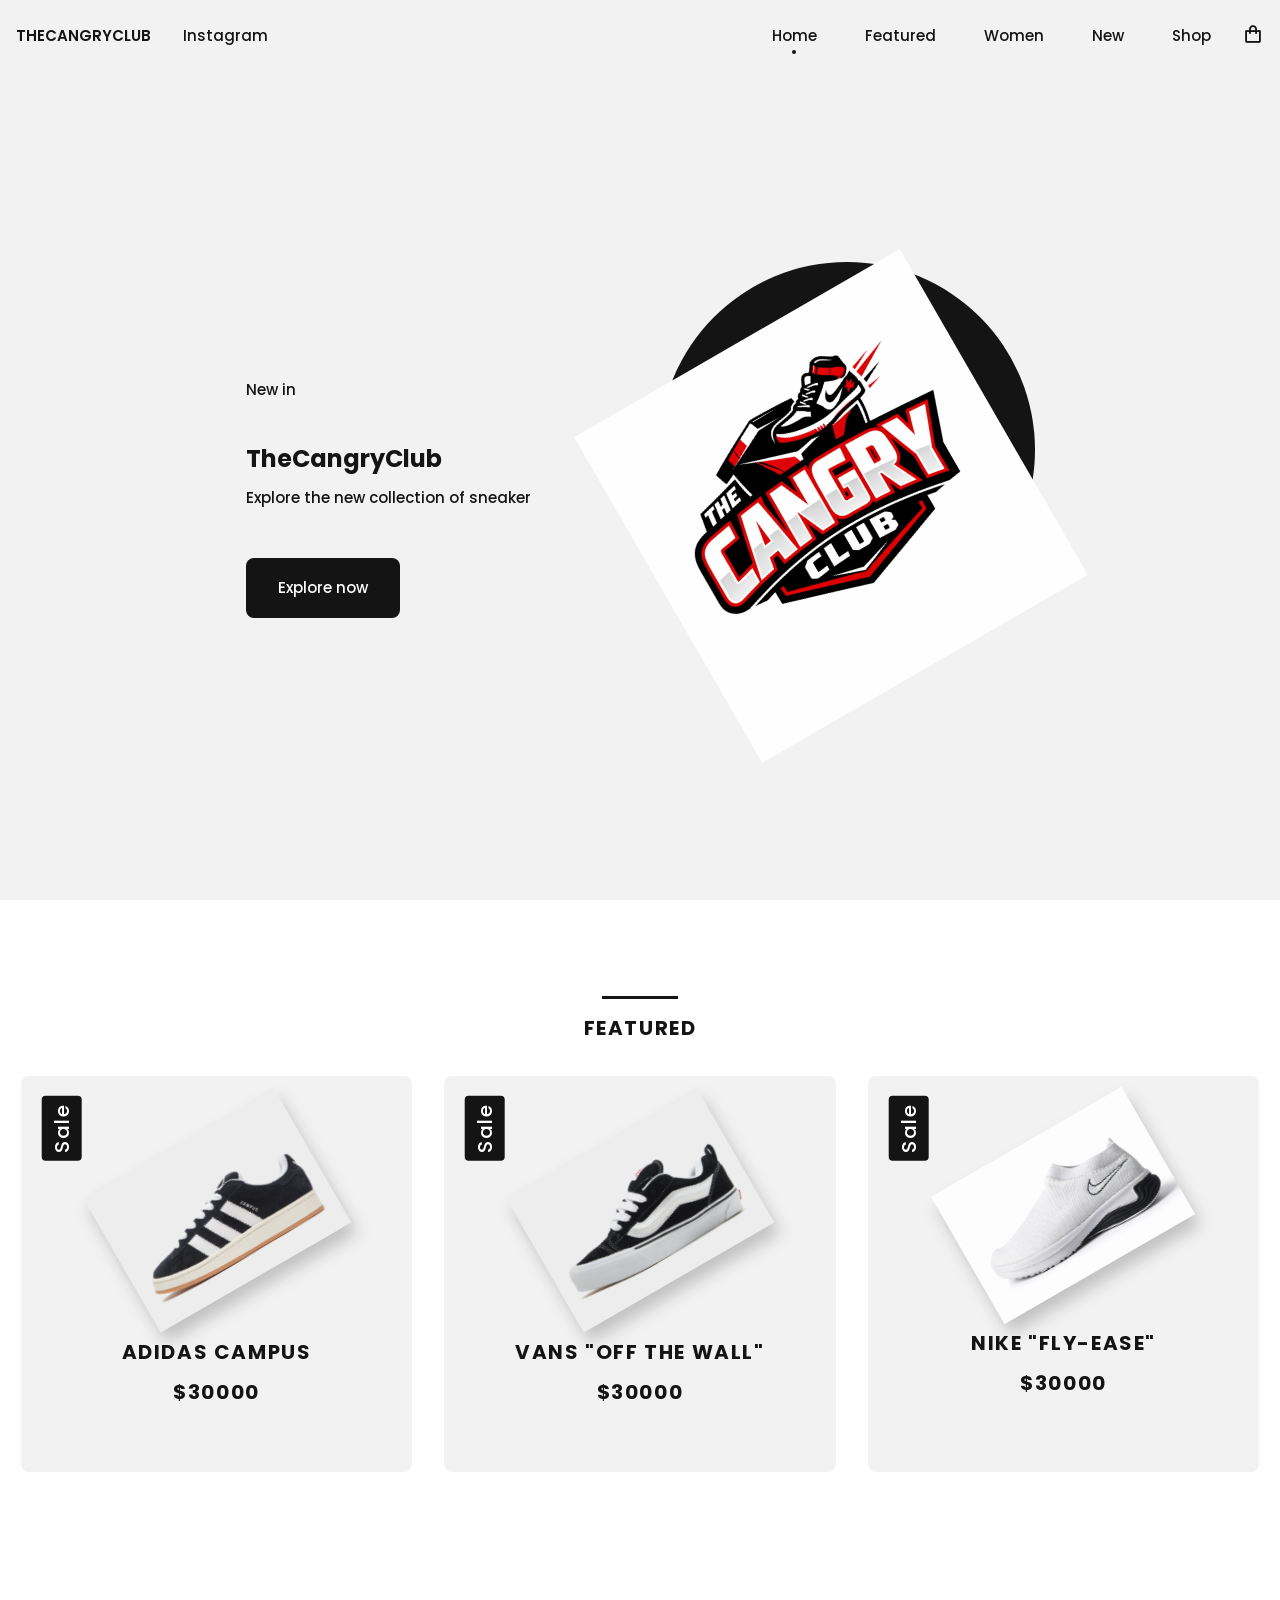
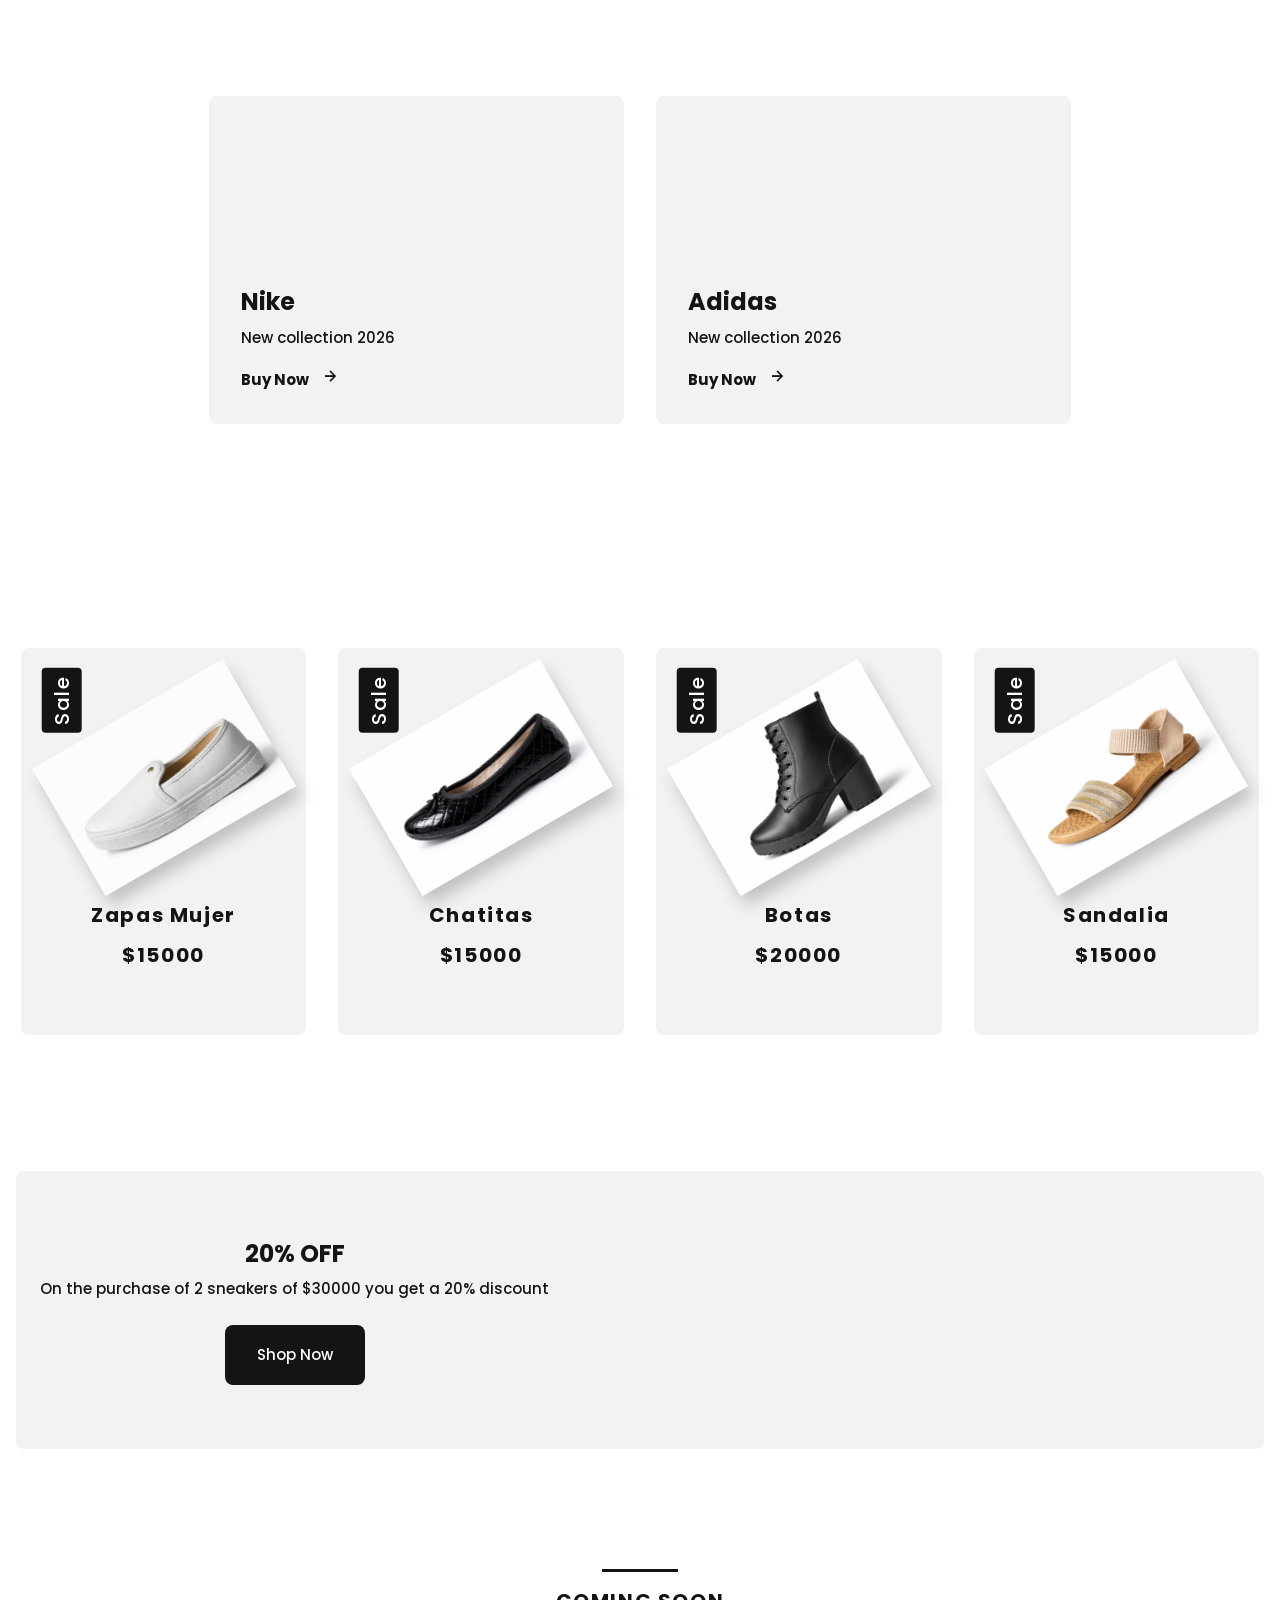
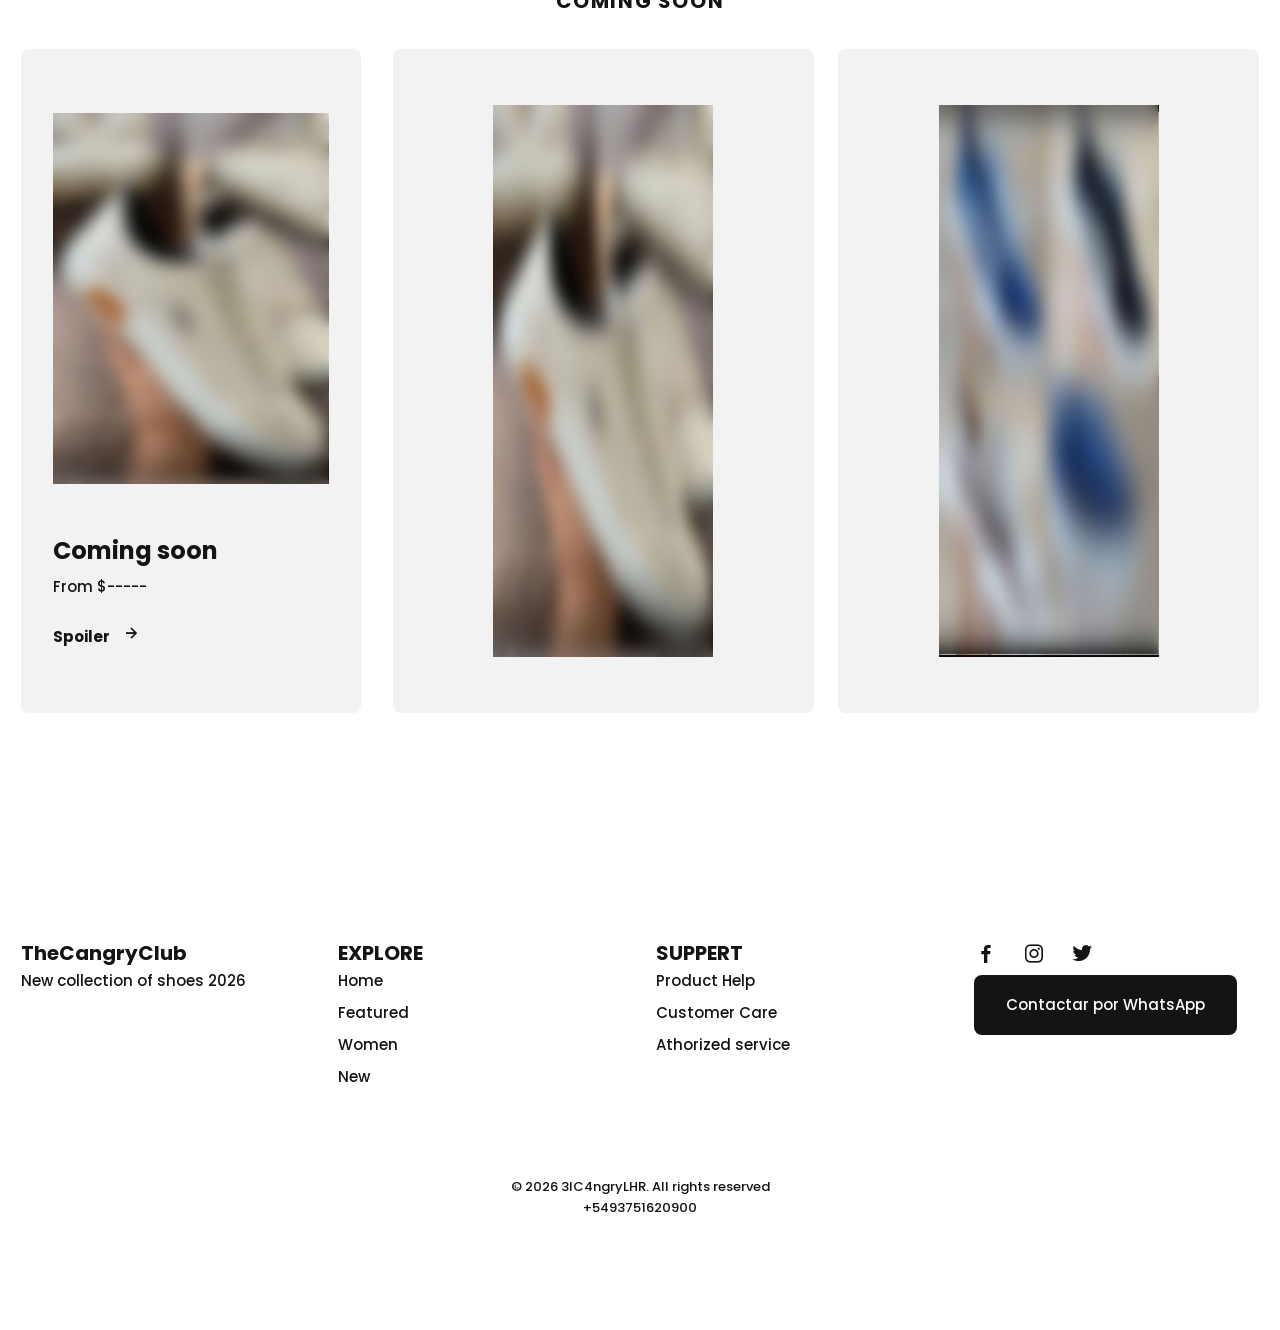
==== commit 078b4d3c: "Actualización 26/02/2026-V3" ====
--- a/index.html
+++ b/index.html
@@ -13,7 +13,7 @@
       rel="stylesheet"
     />
 
-    <title>The Cangry Club</title>
+    <title>THECANGRYCLUB</title>
   </head>
   <body>
     <!--===== HEADER =====-->
@@ -41,6 +41,9 @@
             </li>
             <li class="nav__item">
               <a href="#new" class="nav__link">New</a>
+            </li>
+            <li class="nav__item">
+              <a href="shop.html" class="nav__link">Shop</a>
             </li>
           </ul>
         </div>
@@ -84,9 +87,6 @@
             <img src="static/img/featured1.png" alt="" class="sneaker__img" />
             <span class="sneaker__name">ADIDAS CAMPUS</span>
             <span class="sneaker__preci">$30000</span>
-            <a href="" class="button-light"
-              >Add to Cart <i class="bx bx-right-arrow-alt button-icon"></i
-            ></a>
           </article>
 
           <article class="sneaker">
@@ -94,9 +94,6 @@
             <img src="static/img/featured2.png" alt="" class="sneaker__img" />
             <span class="sneaker__name">VANS "OFF THE WALL"</span>
             <span class="sneaker__preci">$30000</span>
-            <a href="" class="button-light"
-              >Add to Cart <i class="bx bx-right-arrow-alt button-icon"></i
-            ></a>
           </article>
 
           <article class="sneaker">
@@ -104,9 +101,6 @@
             <img src="static/img/featured3.png" alt="" class="sneaker__img" />
             <span class="sneaker__name">NIKE "FLY-EASE"</span>
             <span class="sneaker__preci">$30000</span>
-            <a href="" class="button-light"
-              >Add to Cart <i class="bx bx-right-arrow-alt button-icon"></i
-            ></a>
           </article>
         </div>
       </section>
@@ -117,7 +111,7 @@
             <div class="collection__data">
               <h3 class="collection__name">Nike</h3>
               <p class="collection__description">New collection 2026</p>
-              <a href="#" class="button-light"
+              <a href="https://wa.me/5493751620900" class="button-light"
                 >Buy Now <i class="bx bx-right-arrow-alt button-icon"></i
               ></a>
             </div>
@@ -132,7 +126,7 @@
             <div class="collection__data">
               <h3 class="collection__name">Adidas</h3>
               <p class="collection__description">New collection 2026</p>
-              <a href="#" class="button-light"
+              <a href="https://wa.me/5493751620900" class="button-light"
                 >Buy Now <i class="bx bx-right-arrow-alt button-icon"></i>
               </a>
             </div>
@@ -153,36 +147,24 @@
             <img src="static/img/women1.png" alt="" class="sneaker__img" />
             <span class="sneaker__name">Zapas Mujer</span>
             <span class="sneaker__preci">$15000</span>
-            <a href="" class="button-light"
-              >Add to Cart <i class="bx bx-right-arrow-alt button-icon"></i
-            ></a>
           </article>
           <article class="sneaker">
             <div class="sneaker__sale">Sale</div>
             <img src="static/img/women2.png" alt="" class="sneaker__img" />
             <span class="sneaker__name">Chatitas</span>
             <span class="sneaker__preci">$15000</span>
-            <a href="" class="button-light"
-              >Add to Cart <i class="bx bx-right-arrow-alt button-icon"></i
-            ></a>
           </article>
           <article class="sneaker">
             <div class="sneaker__sale">Sale</div>
             <img src="static/img/women3.png" alt="" class="sneaker__img" />
             <span class="sneaker__name">Botas</span>
             <span class="sneaker__preci">$20000</span>
-            <a href="" class="button-light"
-              >Add to Cart <i class="bx bx-right-arrow-alt button-icon"></i
-            ></a>
           </article>
           <article class="sneaker">
             <div class="sneaker__sale">Sale</div>
             <img src="static/img/women4.png" alt="" class="sneaker__img" />
             <span class="sneaker__name">Sandalia</span>
             <span class="sneaker__preci">$15000</span>
-            <a href="" class="button-light"
-              >Add to Cart <i class="bx bx-right-arrow-alt button-icon"></i
-            ></a>
           </article>
         </div>
       </section>
@@ -221,16 +203,10 @@
     <div class="new__sneaker">
       <div class="new__sneaker-card">
         <img src="static/img/coming_soon.png" alt="" class="new__sneaker-img" />
-        <div class="new__sneaker-overlay">
-          <a href="#" class="button">Add to Cart</a>
-        </div>
       </div>
 
         <div class="new__sneaker-card">
         <img src="static/img/coming_soon2.png" alt="" class="new__sneaker-img" />
-        <div class="new__sneaker-overlay">
-          <a href="#" class="button">Add to Cart</a>
-        </div>
       </div>
     </div>
   </div>
@@ -290,12 +266,17 @@
           </ul>
         </div>
         <div class="footer__box">
+          <a href="https://www.facebook.com/daniel.cascopdc/" class="footer__social"><i class="bx bxl-facebook"></i></a>
           <a href="https://www.instagram.com/thecangryclub" class="footer__social"
             target="_blank"
             rel="noopener noreferrer"
             class="footer__social"
             ><i class="bx bxl-instagram"></i
           ></a>
+          <a href="https://x.com/PauloCasco" class="footer__social"><i class="bx bxl-twitter"></i></a>
+          <a href="https://wa.me/5493751620900?text=Hola%20vengo%20desde%20la%20web%20TheCangryClub%20y%20quiero%20info%20sobre%20las%20zapatillas" target="_blank" class="button">
+            Contactar por WhatsApp
+          </a>
         </div>
       </div>
 
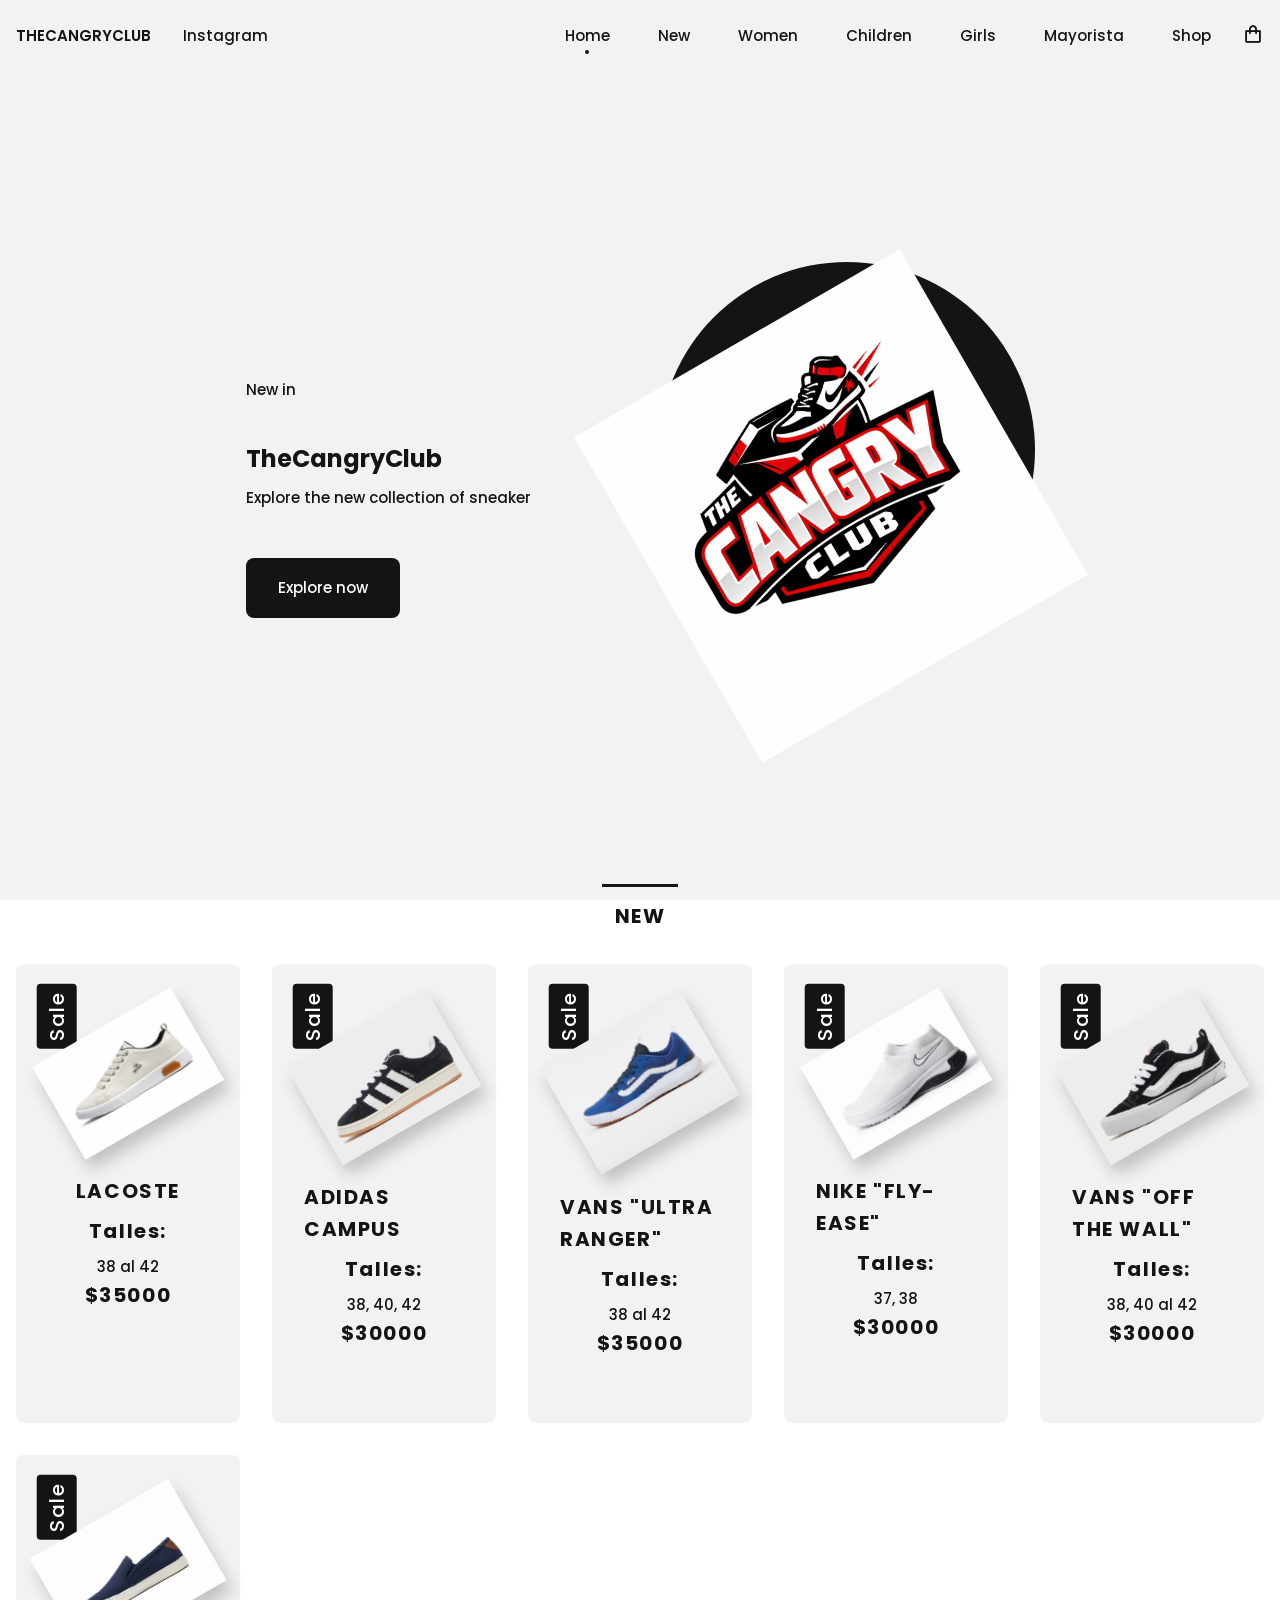
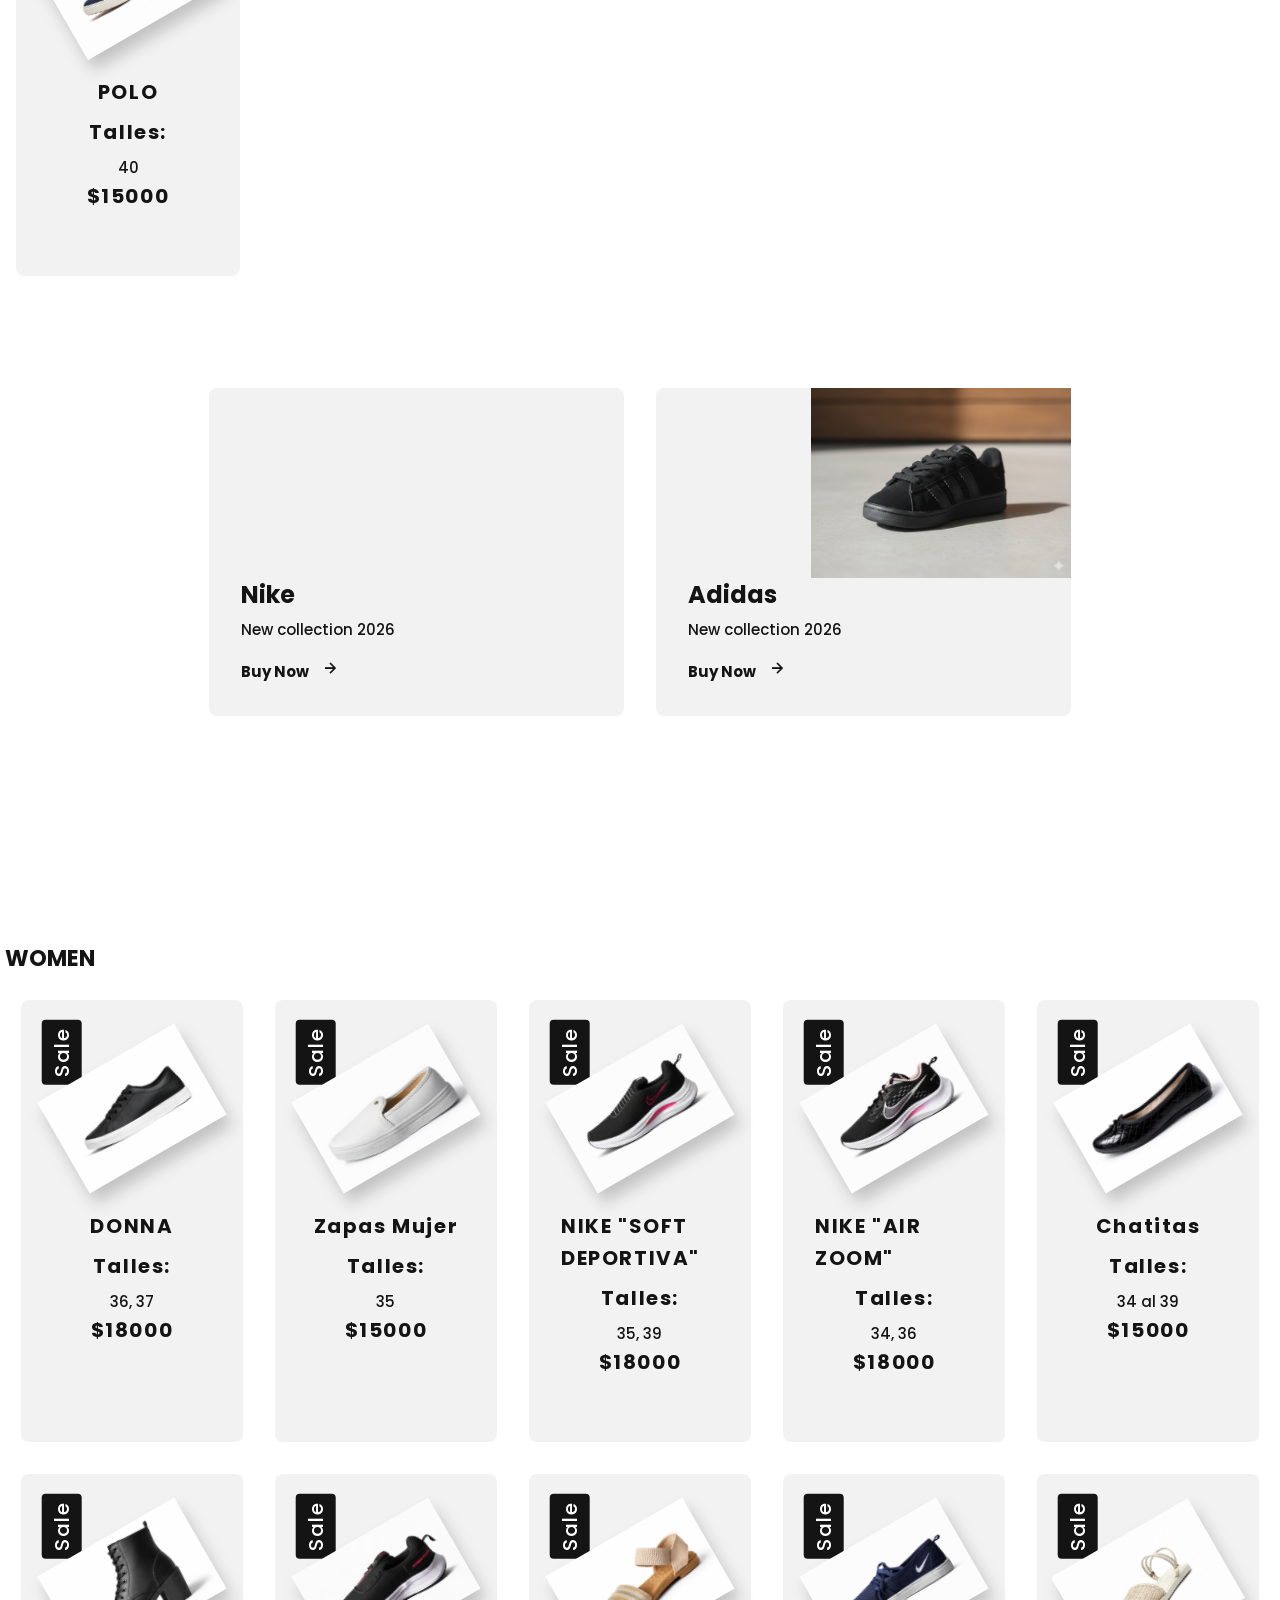
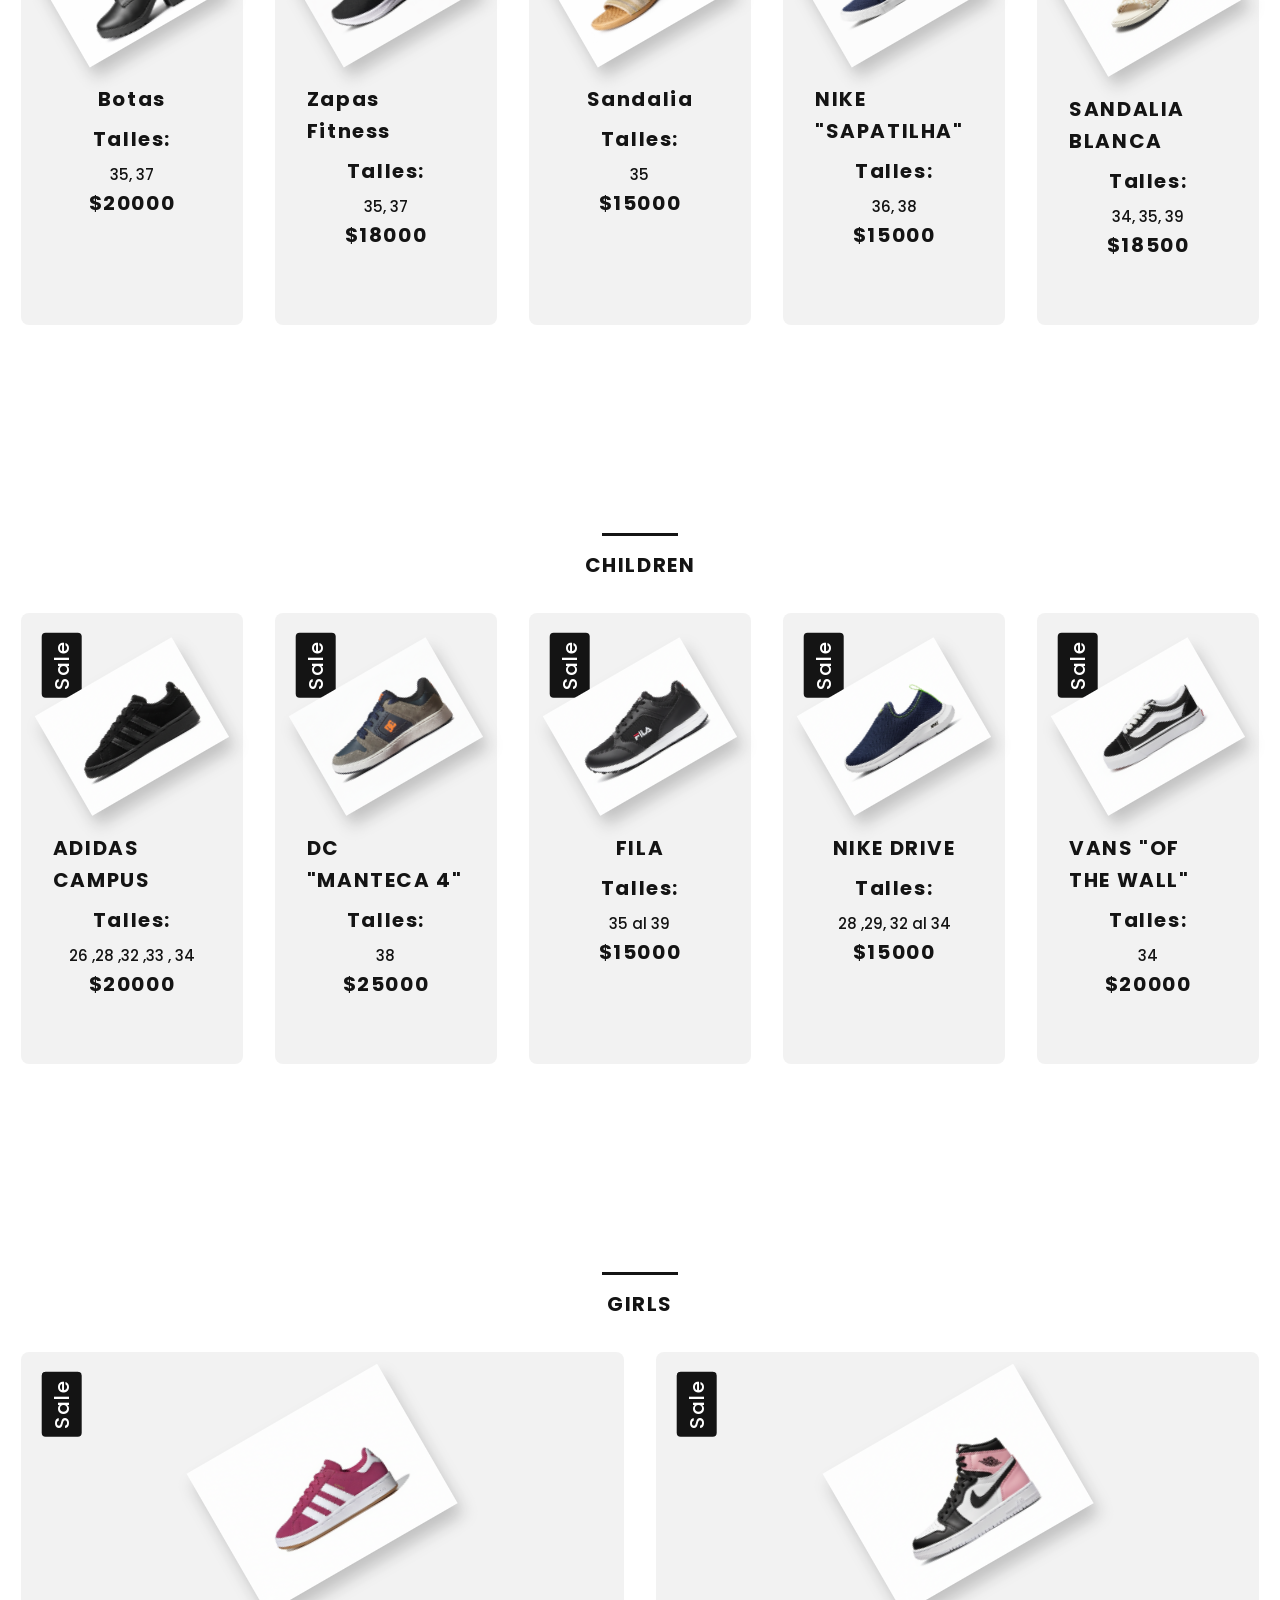
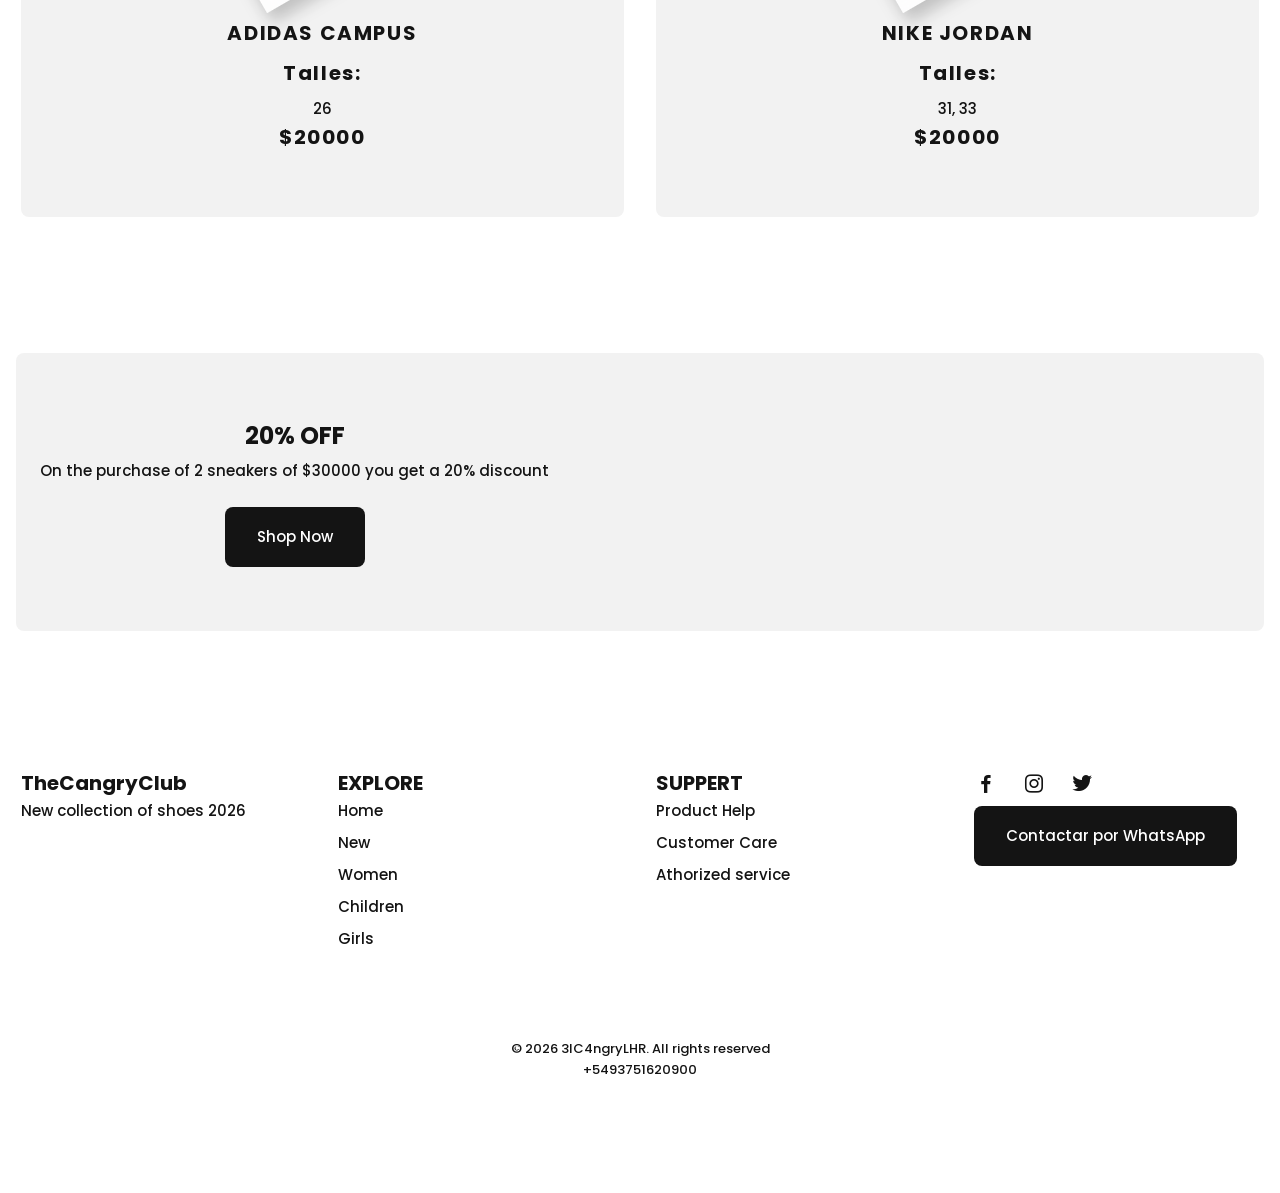
==== commit 8ad1aa9b: "Actualización 04/03/2026-V5" ====
--- a/index.html
+++ b/index.html
@@ -1,5 +1,5 @@
 <!DOCTYPE html>
-<html lang="en">
+<html lang="es">
   <head>
     <meta charset="UTF-8" />
     <meta name="viewport" content="width=device-width, initial-scale=1.0" />
@@ -34,13 +34,19 @@
               <a href="#home" class="nav__link active">Home</a>
             </li>
             <li class="nav__item">
-              <a href="#featured" class="nav__link">Featured</a>
-            </li>
-            <li class="nav__item">
-              <a href="#women" class="nav__link">Women</a>
-            </li>
-            <li class="nav__item">
               <a href="#new" class="nav__link">New</a>
+            </li>
+            <li class="nav__item">
+              <a href="#Women" class="nav__link">Women</a>
+            </li>
+            <li class="nav__item">
+              <a href="#children" class="nav__link">Children</a>
+            </li>
+            <li class="nav__item">
+              <a href="#girls" class="nav__link">Girls</a>
+            </li>
+            <li class="nav__item">
+              <a href="cajas.html" class="nav__link">Mayorista</a>
             </li>
             <li class="nav__item">
               <a href="shop.html" class="nav__link">Shop</a>
@@ -78,14 +84,45 @@
         </div>
       </section>
       <!--===== FEATURED =====-->
-      <section class="featured section" id="featured">
-        <h2 class="section-title">FEATURED</h2>
+      <section class="new" id="new">
+        <h2 class="section-title">NEW</h2>
 
         <div class="featured__container bd-grid">
+
+          <article class="sneaker">
+            <div class="sneaker__sale">Sale</div>
+            <img src="static/img/featured4.png" alt="" class="sneaker__img" />
+            <span class="sneaker__name">LACOSTE</span>
+            <span class="sneaker__name">Talles:</span>
+            <span class="nav__link">38 al 42</span>
+            <span class="sneaker__preci">$35000</span>
+          </article>
+
           <article class="sneaker">
             <div class="sneaker__sale">Sale</div>
             <img src="static/img/featured1.png" alt="" class="sneaker__img" />
             <span class="sneaker__name">ADIDAS CAMPUS</span>
+            <span class="sneaker__name">Talles:</span>
+            <span class="nav__link">38, 40, 42</span>
+            <span class="sneaker__preci">$30000</span>
+          </article>
+
+          
+          <article class="sneaker">
+            <div class="sneaker__sale">Sale</div>
+            <img src="static/img/featured5.png" alt="" class="sneaker__img" />
+            <span class="sneaker__name">VANS "ULTRA RANGER"</span>
+            <span class="sneaker__name">Talles:</span>
+            <span class="nav__link">38 al 42</span>
+            <span class="sneaker__preci">$35000</span>
+          </article>
+
+          <article class="sneaker">
+            <div class="sneaker__sale">Sale</div>
+            <img src="static/img/featured3.png" alt="" class="sneaker__img" />
+            <span class="sneaker__name">NIKE "FLY-EASE"</span>
+            <span class="sneaker__name">Talles:</span>
+            <span class="nav__link">37, 38</span>
             <span class="sneaker__preci">$30000</span>
           </article>
 
@@ -93,17 +130,23 @@
             <div class="sneaker__sale">Sale</div>
             <img src="static/img/featured2.png" alt="" class="sneaker__img" />
             <span class="sneaker__name">VANS "OFF THE WALL"</span>
+            <span class="sneaker__name">Talles:</span>
+            <span class="nav__link">38, 40 al 42</span>
             <span class="sneaker__preci">$30000</span>
           </article>
 
           <article class="sneaker">
             <div class="sneaker__sale">Sale</div>
-            <img src="static/img/featured3.png" alt="" class="sneaker__img" />
-            <span class="sneaker__name">NIKE "FLY-EASE"</span>
-            <span class="sneaker__preci">$30000</span>
-          </article>
-        </div>
-      </section>
+            <img src="static/img/polo1.png" alt="" class="sneaker__img" />
+            <span class="sneaker__name">POLO</span>
+            <span class="sneaker__name">Talles:</span>
+            <span class="nav__link">40</span>
+            <span class="sneaker__preci">$15000</span>
+          </article>
+
+        </div>
+      </section>
+
       <!--===== COLLECTION =====-->
       <section class="collection section">
         <div class="collection__container bd-grid">
@@ -139,32 +182,166 @@
         </div>
       </section>
       <!--===== WOMEN SNEAKERS =====-->
-      <section class="women section" id="women">
-        <h2 class="section-titlew"></h2>
+      <section class="women section" id="Women">
+        <h2 class="section-titlew">WOMEN</h2>
+        </br>
         <div class="women__container bd-grid">
+          <article class="sneaker">
+            <div class="sneaker__sale">Sale</div>
+            <img src="static/img/women5.png" alt="" class="sneaker__img" />
+            <span class="sneaker__name">DONNA</span>
+            <span class="sneaker__name">Talles:</span>
+            <span class="nav__link">36, 37</span>
+            <span class="sneaker__preci">$18000</span>
+          </article>
           <article class="sneaker">
             <div class="sneaker__sale">Sale</div>
             <img src="static/img/women1.png" alt="" class="sneaker__img" />
             <span class="sneaker__name">Zapas Mujer</span>
-            <span class="sneaker__preci">$15000</span>
+            <span class="sneaker__name">Talles:</span>
+            <span class="nav__link">35</span>
+            <span class="sneaker__preci">$15000</span>
+          </article>
+
+          <article class="sneaker">
+            <div class="sneaker__sale">Sale</div>
+            <img src="static/img/women6.png" alt="" class="sneaker__img" />
+            <span class="sneaker__name">NIKE "SOFT DEPORTIVA"</span>
+            <span class="sneaker__name">Talles:</span>
+            <span class="nav__link">35, 39</span>
+            <span class="sneaker__preci">$18000</span>
+          </article>
+          <article class="sneaker">
+            <div class="sneaker__sale">Sale</div>
+            <img src="static/img/women7.png" alt="" class="sneaker__img" />
+            <span class="sneaker__name">NIKE "AIR ZOOM"</span>
+            <span class="sneaker__name">Talles:</span>
+            <span class="nav__link">34, 36</span>
+            <span class="sneaker__preci">$18000</span>
           </article>
           <article class="sneaker">
             <div class="sneaker__sale">Sale</div>
             <img src="static/img/women2.png" alt="" class="sneaker__img" />
             <span class="sneaker__name">Chatitas</span>
+            <span class="sneaker__name">Talles:</span>
+            <span class="nav__link">34 al 39</span>
             <span class="sneaker__preci">$15000</span>
           </article>
           <article class="sneaker">
             <div class="sneaker__sale">Sale</div>
             <img src="static/img/women3.png" alt="" class="sneaker__img" />
             <span class="sneaker__name">Botas</span>
+            <span class="sneaker__name">Talles:</span>
+            <span class="nav_link">35, 37</span>
             <span class="sneaker__preci">$20000</span>
+          </article>
+          <article class="sneaker">
+            <div class="sneaker__sale">Sale</div>
+            <img src="static/img/women9.png" alt="" class="sneaker__img" />
+            <span class="sneaker__name">Zapas Fitness</span>
+            <span class="sneaker__name">Talles:</span>
+            <span class="nav_link">35, 37</span>
+            <span class="sneaker__preci">$18000</span>
           </article>
           <article class="sneaker">
             <div class="sneaker__sale">Sale</div>
             <img src="static/img/women4.png" alt="" class="sneaker__img" />
             <span class="sneaker__name">Sandalia</span>
-            <span class="sneaker__preci">$15000</span>
+            <span class="sneaker__name">Talles:</span>
+            <span class="nav__link">35</span>
+            <span class="sneaker__preci">$15000</span>
+          </article>
+          <article class="sneaker">
+            <div class="sneaker__sale">Sale</div>
+            <img src="static/img/women8.png" alt="" class="sneaker__img" />
+            <span class="sneaker__name">NIKE "SAPATILHA"</span>
+            <span class="sneaker__name">Talles:</span>
+            <span class="nav__link">36, 38</span>
+            <span class="sneaker__preci">$15000</span>
+          </article>
+          <article class="sneaker">
+            <div class="sneaker__sale">Sale</div>
+            <img src="static/img/women01.png" alt="" class="sneaker__img" />
+            <span class="sneaker__name">SANDALIA BLANCA</span>
+            <span class="sneaker__name">Talles:</span>
+            <span class="nav__link">34, 35, 39</span>
+            <span class="sneaker__preci">$18500</span>
+          </article>
+
+        </div>
+      </section>
+      <!--===== CHILDREN ====-->
+      <section class="featured section" id="children">
+        <h2 class="section-title">CHILDREN</h2>
+
+        <div class="featured__container bd-grid">
+          <article class="sneaker">
+            <div class="sneaker__sale">Sale</div>
+            <img src="static/img/children1.png" alt="" class="sneaker__img" />
+            <span class="sneaker__name">ADIDAS CAMPUS</span>
+            <span class="sneaker__name">Talles:</span>
+            <span class="nav__link">26 ,28 ,32 ,33 , 34</span>
+            <span class="sneaker__preci">$20000</span>
+          </article>
+
+          <article class="sneaker">
+            <div class="sneaker__sale">Sale</div>
+            <img src="static/img/children2.png" alt="" class="sneaker__img" />
+            <span class="sneaker__name">DC "MANTECA 4"</span>
+            <span class="sneaker__name">Talles:</span>
+            <span class="nav__link">38</span>
+            <span class="sneaker__preci">$25000</span>
+          </article>
+
+          <article class="sneaker">
+            <div class="sneaker__sale">Sale</div>
+            <img src="static/img/children3.png" alt="" class="sneaker__img" />
+            <span class="sneaker__name">FILA</span>
+            <span class="sneaker__name">Talles:</span>
+            <span class="nav__link">35 al 39</span>
+            <span class="sneaker__preci">$15000</span>
+          </article>
+
+          <article class="sneaker">
+            <div class="sneaker__sale">Sale</div>
+            <img src="static/img/children4.png" alt="" class="sneaker__img" />
+            <span class="sneaker__name">NIKE DRIVE</span>
+            <span class="sneaker__name">Talles:</span>
+            <span class="nav__link">28 ,29, 32 al 34</span>
+            <span class="sneaker__preci">$15000</span>
+          </article>
+
+          <article class="sneaker">
+            <div class="sneaker__sale">Sale</div>
+            <img src="static/img/children5.png" alt="" class="sneaker__img" />
+            <span class="sneaker__name">VANS "OF THE WALL"</span>
+            <span class="sneaker__name">Talles:</span>
+            <span class="nav__link">34</span>
+            <span class="sneaker__preci">$20000</span>
+          </article>
+        </div>
+      </section>
+      <!--===== Girls ====-->
+      <section class="featured section" id="girls">
+        <h2 class="section-title">GIRLS</h2>
+
+        <div class="featured__container bd-grid">
+          <article class="sneaker">
+            <div class="sneaker__sale">Sale</div>
+            <img src="static/img/image.png" alt="" class="sneaker__img" />
+            <span class="sneaker__name">ADIDAS CAMPUS</span>
+            <span class="sneaker__name">Talles:</span>
+            <span class="nav__link">26</span>
+            <span class="sneaker__preci">$20000</span>
+          </article>
+
+          <article class="sneaker">
+            <div class="sneaker__sale">Sale</div>
+            <img src="static/img/JordM2.png" alt="" class="sneaker__img" />
+            <span class="sneaker__name">NIKE JORDAN</span>
+            <span class="sneaker__name">Talles:</span>
+            <span class="nav__link">31, 33</span>
+            <span class="sneaker__preci">$20000</span>
           </article>
         </div>
       </section>
@@ -181,7 +358,7 @@
         </div>
       </section-offer>
 
-      <!---===== COMING SOON =====-->
+<!---===== COMING SOON =====
  
       <section class="new section" id="new">
   <h2 class="section-title">COMING SOON</h2>
@@ -191,7 +368,7 @@
       <h3 class="new__title">Coming soon</h3>
       <span class="new__preci">From $-----</span>
       
-      <!-- BOTÓN SPOILER QUE VA A INSTAGRAM -->
+      <-- BOTÓN SPOILER QUE VA A INSTAGRAM >
       <a href="https://www.instagram.com/thecangryclub" 
          target="_blank" 
          rel="noopener noreferrer" 
@@ -210,8 +387,8 @@
       </div>
     </div>
   </div>
-</section>
-
+</section-->
+<!------------------------------------------------------>
 <!--===== NEWSLETTER =====
       <section class="newsletter section">
         <div class="newsletter__container bd-grid">
@@ -250,9 +427,10 @@
 
           <ul>
             <li><a href="#home" class="footer__link">Home</a></li>
-            <li><a href="#featured" class="footer__link">Featured</a></li>
-            <li><a href="#wome" class="footer__link">Women</a></li>
             <li><a href="#new" class="footer__link">New</a></li>
+            <li><a href="#Women" class="footer__link">Women</a></li>
+            <li><a href="#children" class="footer__link">Children</a></li>
+            <li><a href="#girls" class="footer__link">Girls</a></li>
           </ul>
         </div>
 
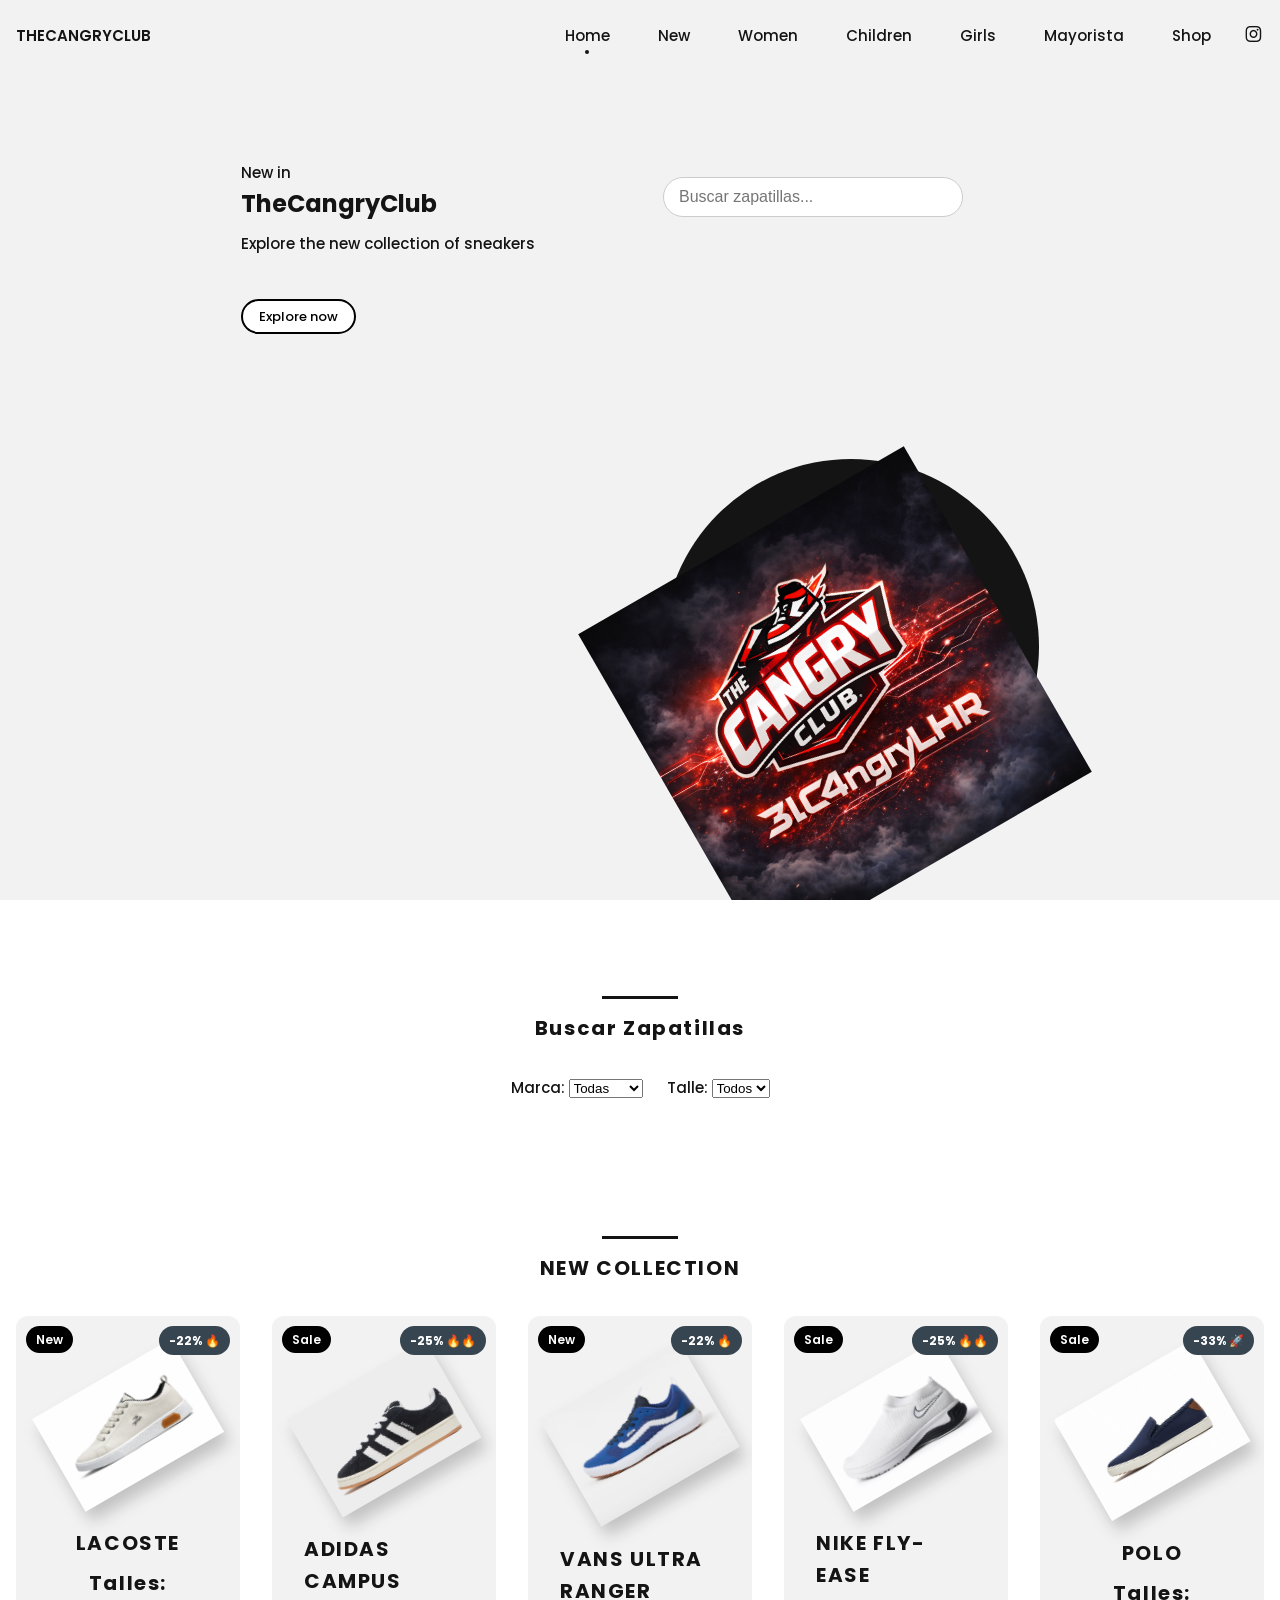
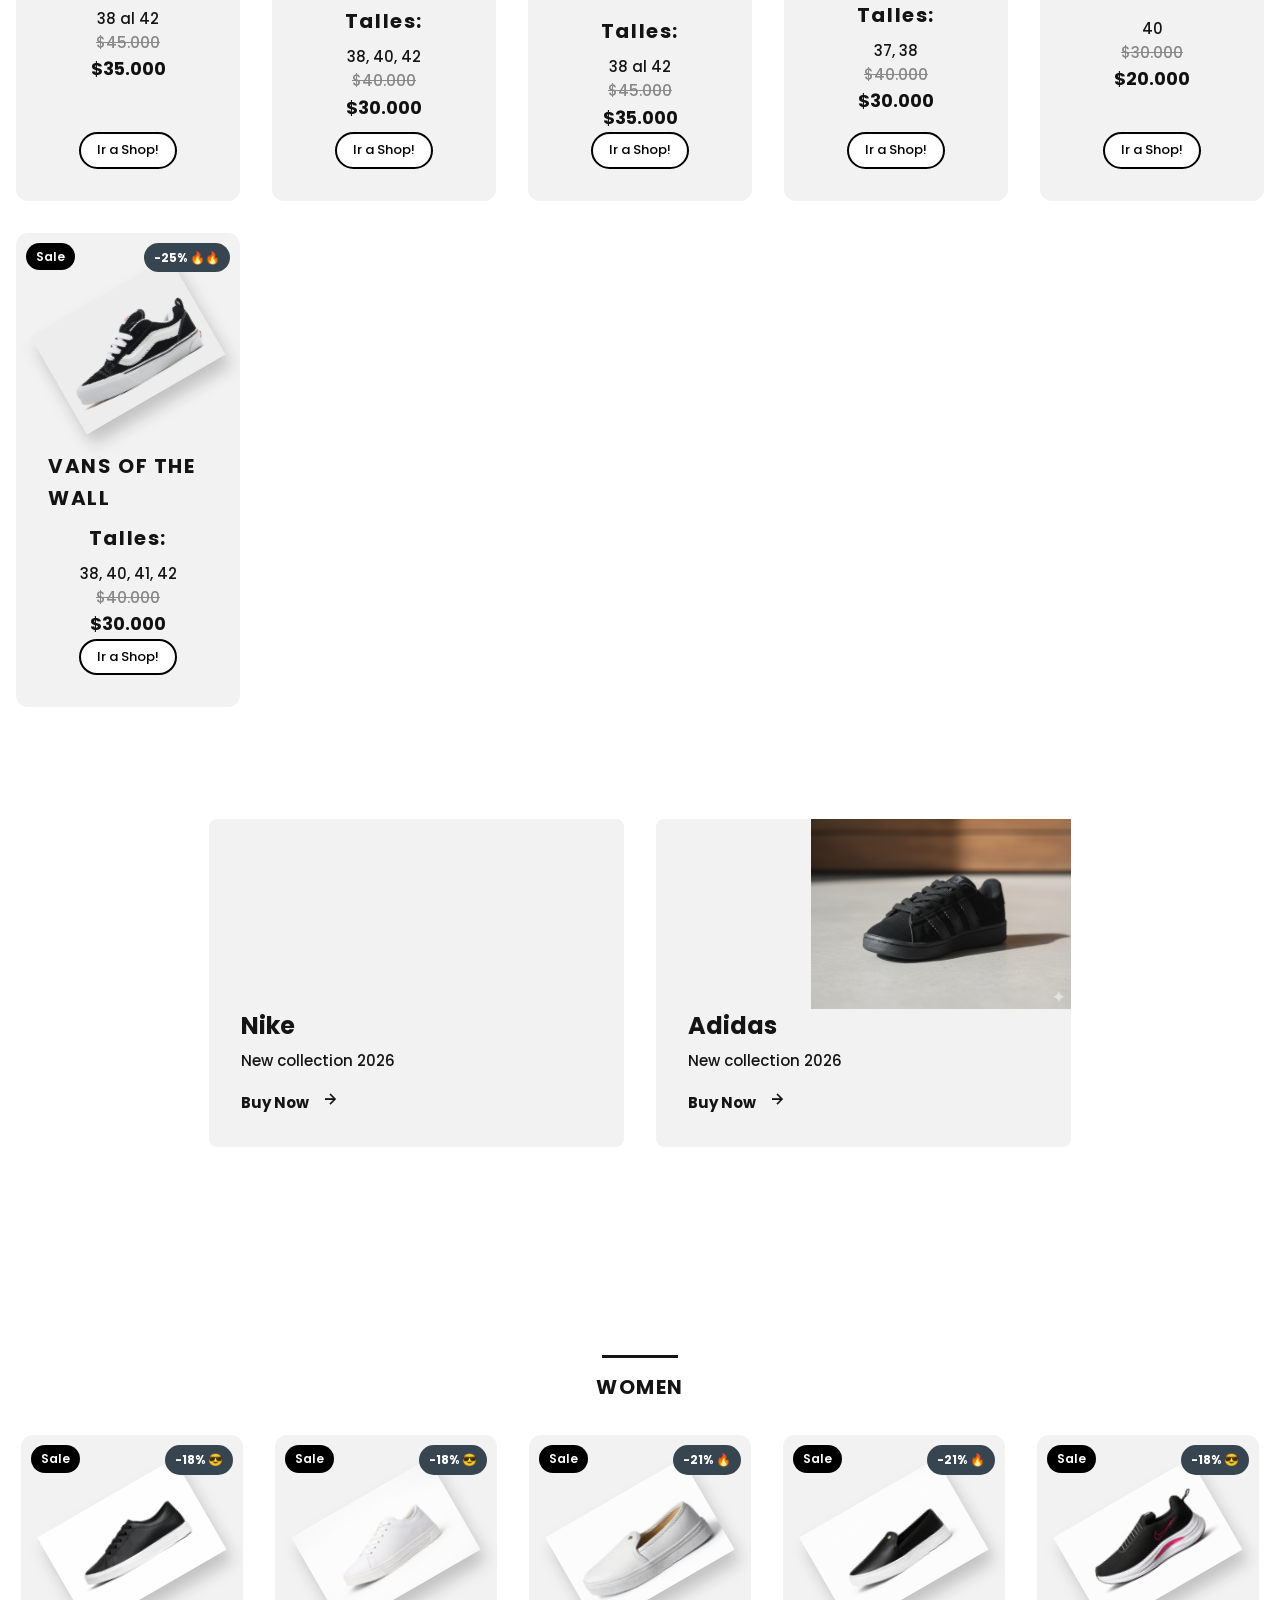
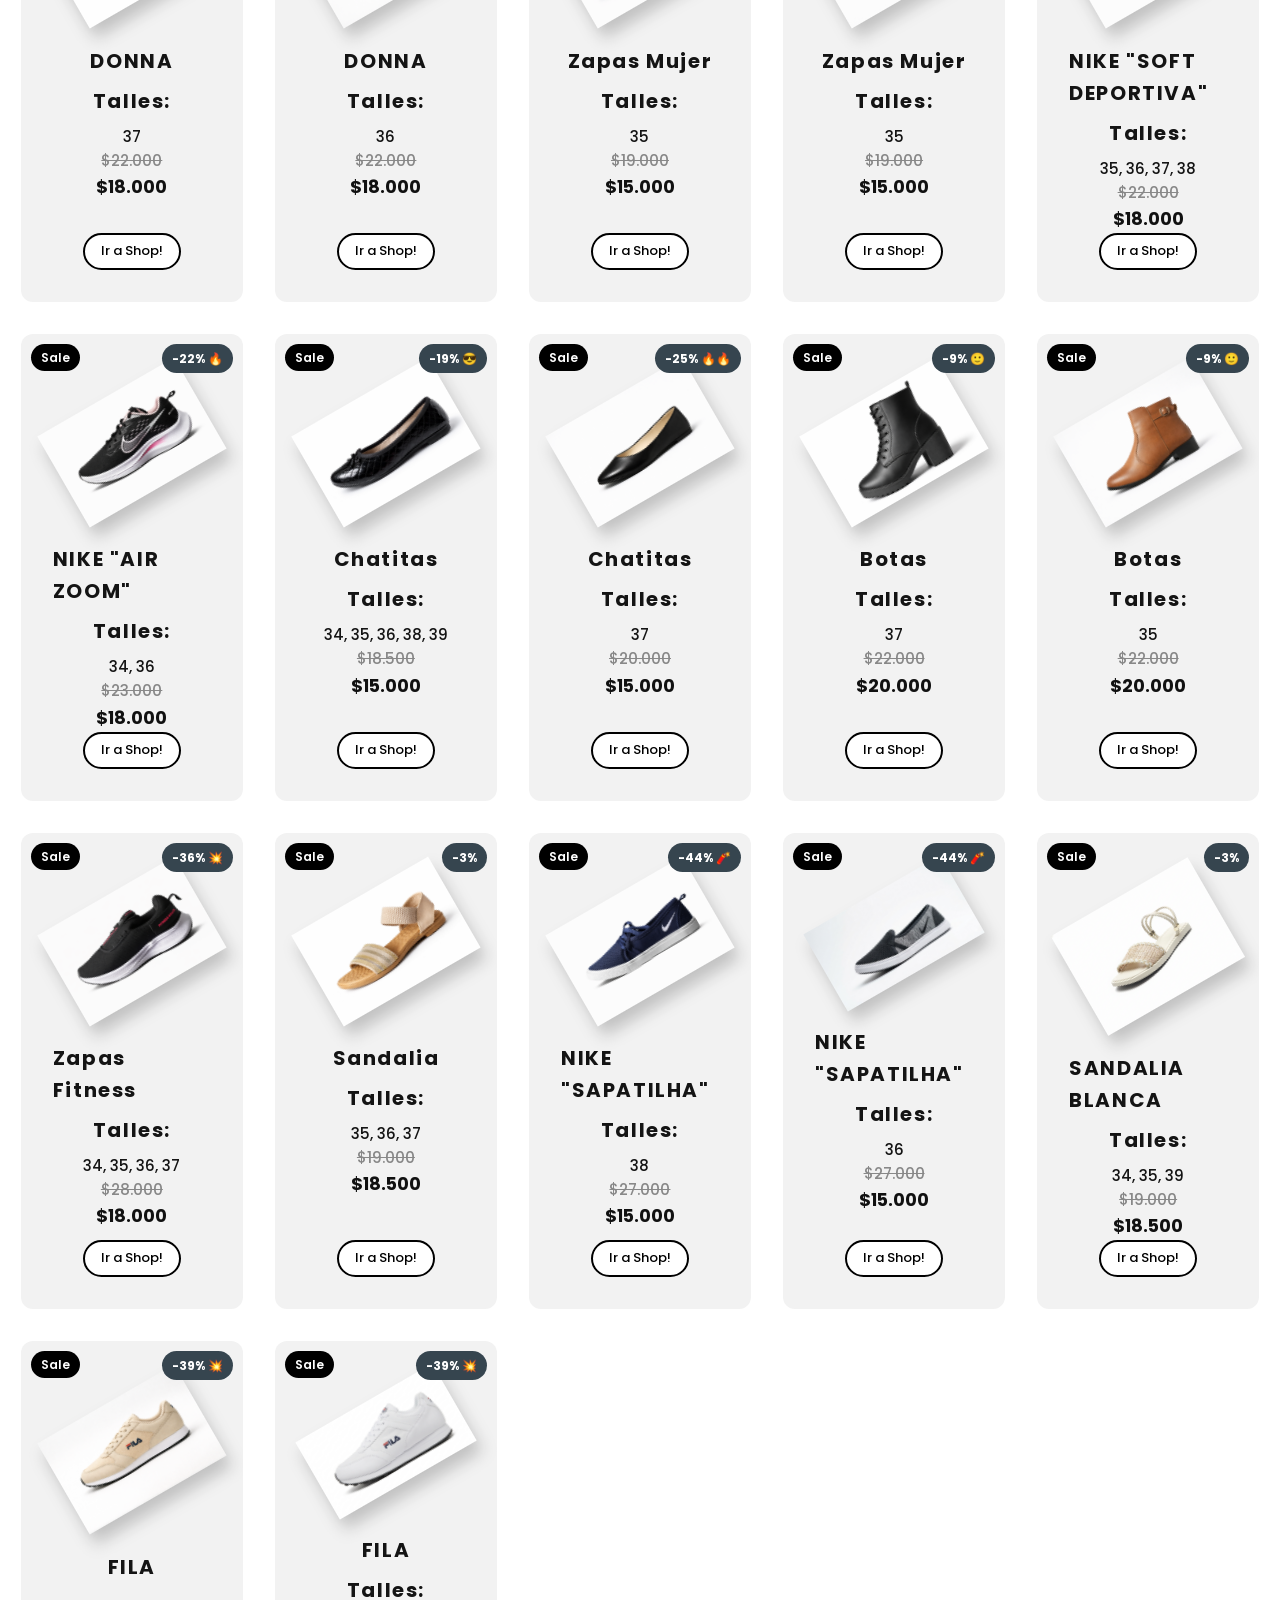
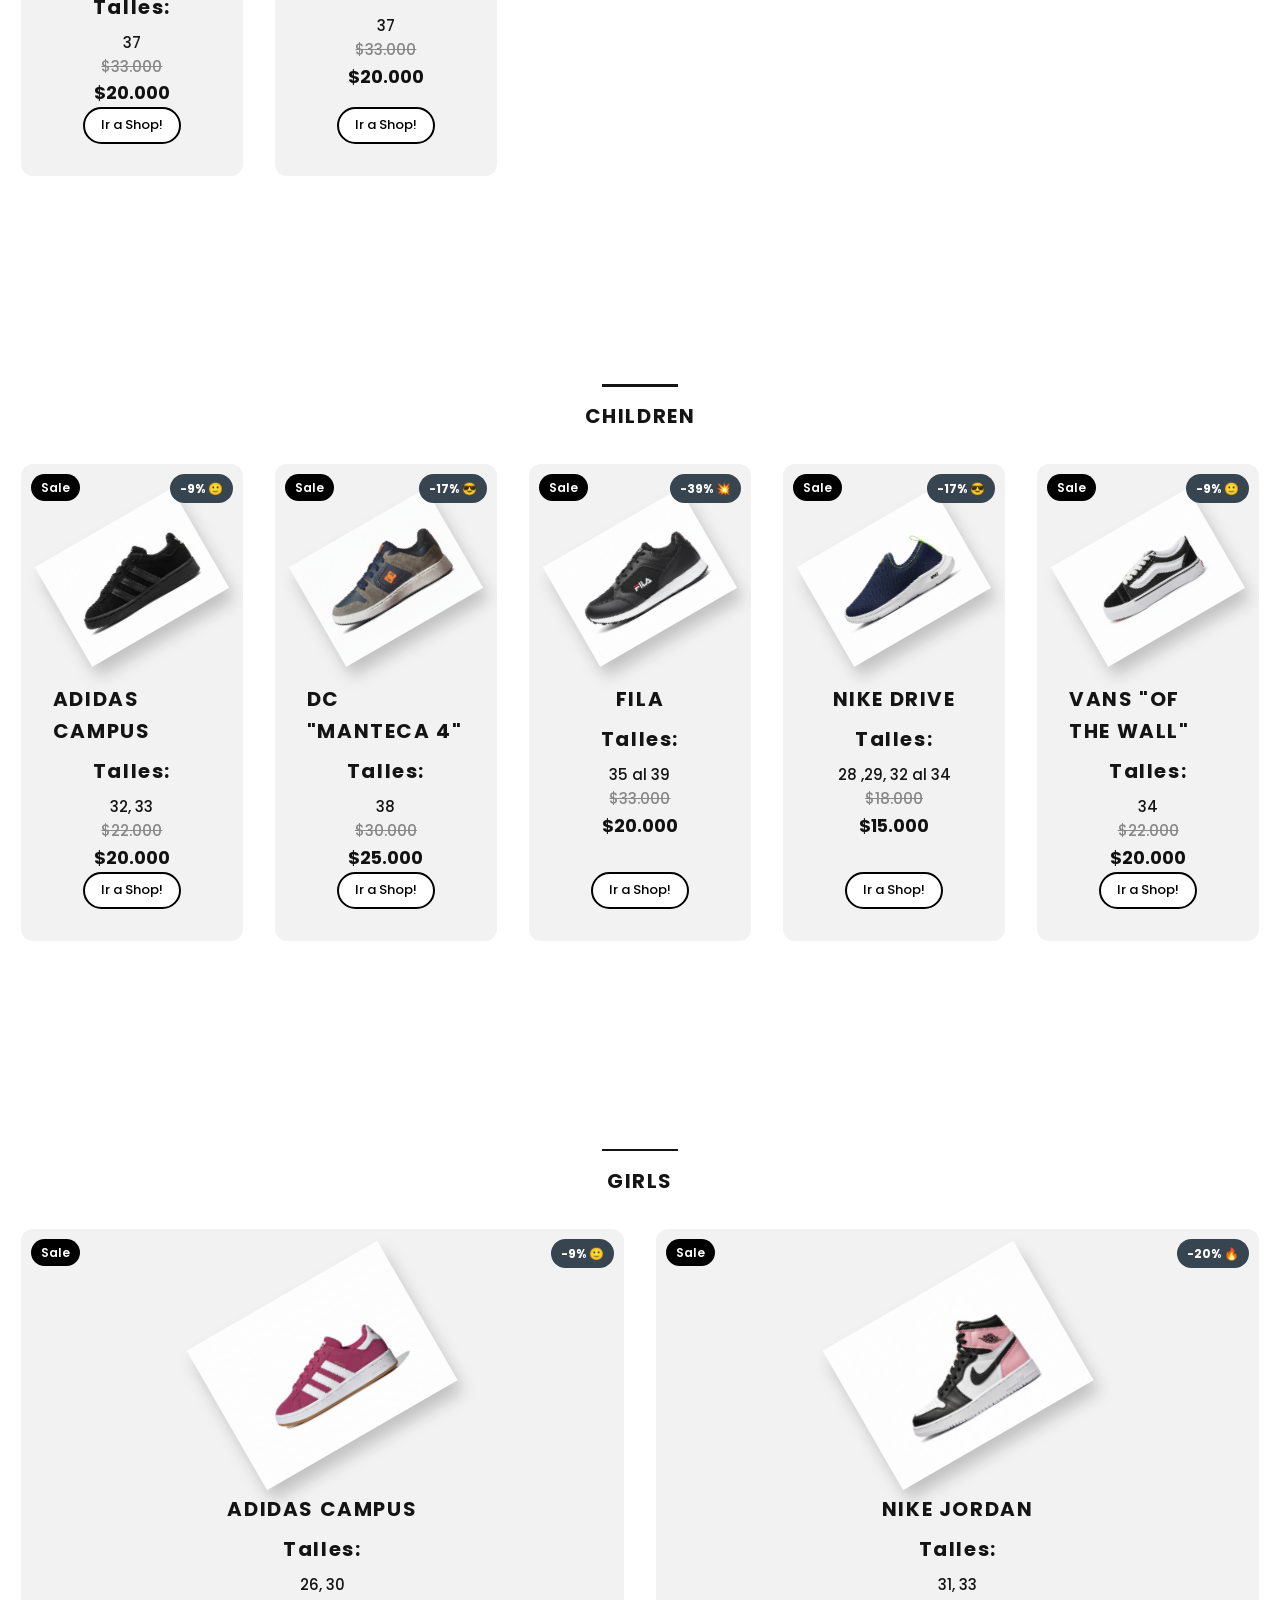
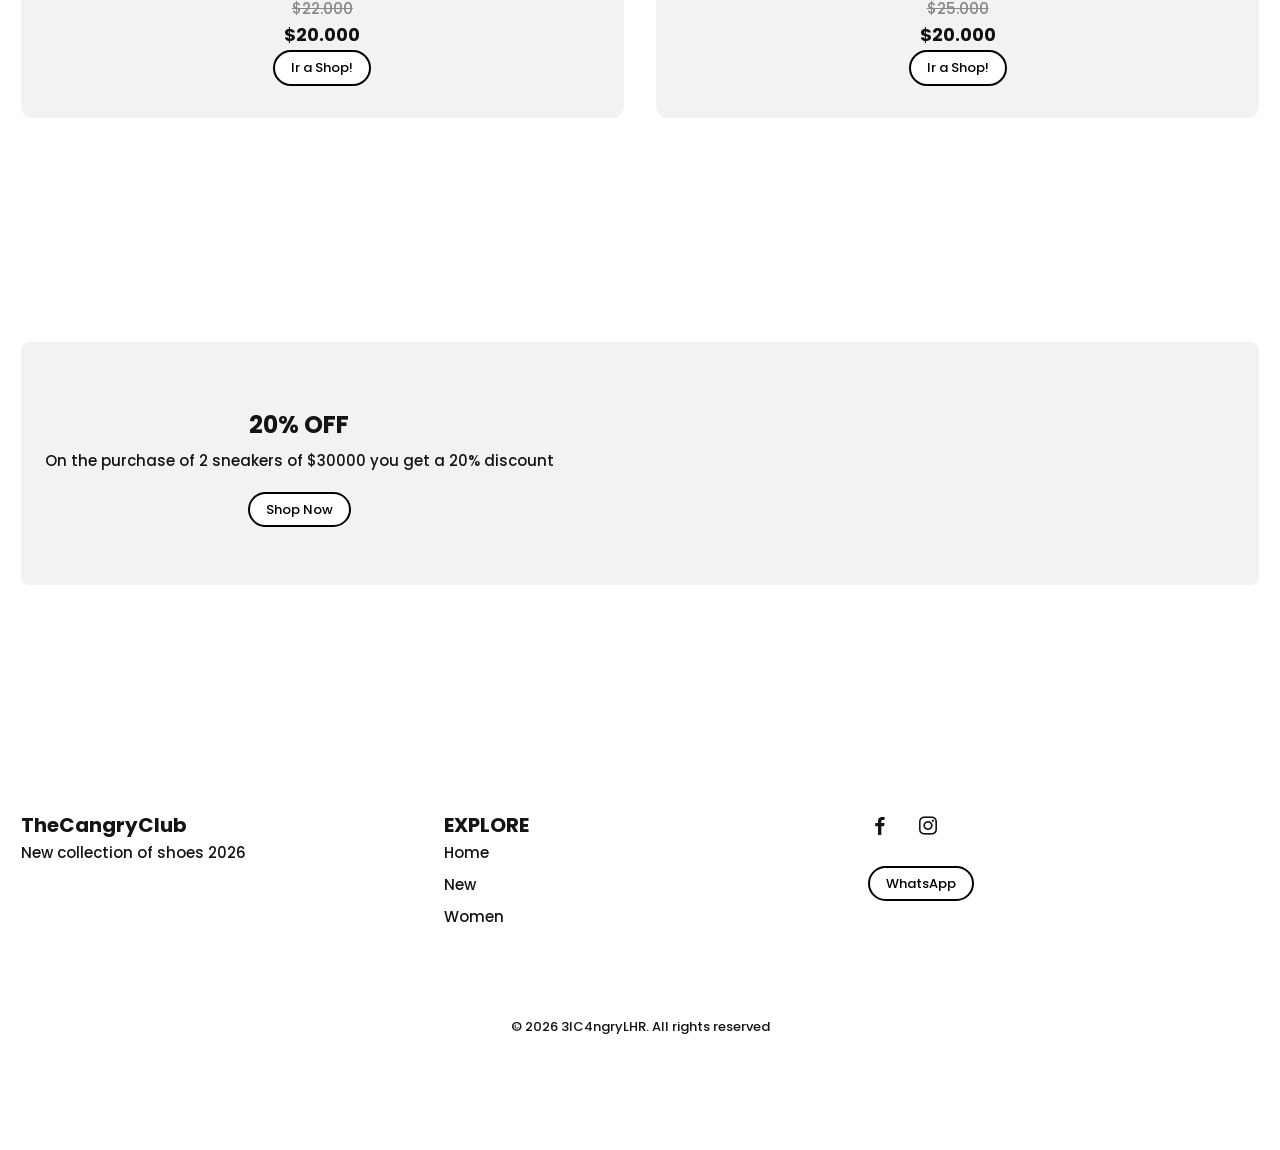
==== commit 0933f6e1: "Actualización 09/03/2026-V6" ====
--- a/index.html
+++ b/index.html
@@ -1,467 +1,707 @@
-<!DOCTYPE html>
-<html lang="es">
-  <head>
-    <meta charset="UTF-8" />
-    <meta name="viewport" content="width=device-width, initial-scale=1.0" />
-
-    <!-- ===== CSS ===== -->
-    <link rel="stylesheet" href="static/css/styles.css" />
-
-    <!-- ===== BOX ICONS ===== -->
-    <link
-      href="https://unpkg.com/boxicons@2.0.7/css/boxicons.min.css"
-      rel="stylesheet"
-    />
-
-    <title>THECANGRYCLUB</title>
-  </head>
-  <body>
-    <!--===== HEADER =====-->
-    <header class="l-header" id="header">
-      <nav class="nav bd-grid">
-        <div class="nav__toggle" id="nav-toggle">
-          <i class="bx bxs-grid"></i>
-        </div>
-        <a href="" class="nav__logo">THECANGRYCLUB</a>
-          <div class="home__social">
-              <a href="https://www.instagram.com/thecangryclub" target="_blank" class="home__social-link">
-                  Instagram
-              </a>
-          </div>
-        <div class="nav__menu" id="nav-menu">
-          <ul class="nav__list">
-            <li class="nav__item">
-              <a href="#home" class="nav__link active">Home</a>
-            </li>
-            <li class="nav__item">
-              <a href="#new" class="nav__link">New</a>
-            </li>
-            <li class="nav__item">
-              <a href="#Women" class="nav__link">Women</a>
-            </li>
-            <li class="nav__item">
-              <a href="#children" class="nav__link">Children</a>
-            </li>
-            <li class="nav__item">
-              <a href="#girls" class="nav__link">Girls</a>
-            </li>
-            <li class="nav__item">
-              <a href="cajas.html" class="nav__link">Mayorista</a>
-            </li>
-            <li class="nav__item">
-              <a href="shop.html" class="nav__link">Shop</a>
-            </li>
-          </ul>
-        </div>
-        <div class="nav__shop">
-          <i class="bx bx-shopping-bag"></i>
-        </div>
-      </nav>
-    </header>
-    <main class="l-main">
-      <!--===== HOME =====-->
-      <section class="home" id="home">
-        <div class="home__container bd-grid">
-          <div class="home__sneaker">
-            <div class="home__shape"></div>
-            <img src="static/img/imghome.png" alt="" class="home__img" />
-          </div>
-          <div class="home__data">
-              <br />
-              <br />
-              <br />
-              <br />
-            <span class="home__new">New in</span>
-            <h1 class="home__title">
-              <br />
-              TheCangryClub
-            </h1>
-            <p class="home__description">
-              Explore the new collection of sneaker
-            </p>
-            <a href="#" class="button">Explore now</a>
-          </div>
-        </div>
-      </section>
-      <!--===== FEATURED =====-->
-      <section class="new" id="new">
-        <h2 class="section-title">NEW</h2>
-
-        <div class="featured__container bd-grid">
-
-          <article class="sneaker">
-            <div class="sneaker__sale">Sale</div>
-            <img src="static/img/featured4.png" alt="" class="sneaker__img" />
-            <span class="sneaker__name">LACOSTE</span>
-            <span class="sneaker__name">Talles:</span>
-            <span class="nav__link">38 al 42</span>
-            <span class="sneaker__preci">$35000</span>
-          </article>
-
-          <article class="sneaker">
-            <div class="sneaker__sale">Sale</div>
-            <img src="static/img/featured1.png" alt="" class="sneaker__img" />
-            <span class="sneaker__name">ADIDAS CAMPUS</span>
-            <span class="sneaker__name">Talles:</span>
-            <span class="nav__link">38, 40, 42</span>
-            <span class="sneaker__preci">$30000</span>
-          </article>
-
-          
-          <article class="sneaker">
-            <div class="sneaker__sale">Sale</div>
-            <img src="static/img/featured5.png" alt="" class="sneaker__img" />
-            <span class="sneaker__name">VANS "ULTRA RANGER"</span>
-            <span class="sneaker__name">Talles:</span>
-            <span class="nav__link">38 al 42</span>
-            <span class="sneaker__preci">$35000</span>
-          </article>
-
-          <article class="sneaker">
-            <div class="sneaker__sale">Sale</div>
-            <img src="static/img/featured3.png" alt="" class="sneaker__img" />
-            <span class="sneaker__name">NIKE "FLY-EASE"</span>
-            <span class="sneaker__name">Talles:</span>
-            <span class="nav__link">37, 38</span>
-            <span class="sneaker__preci">$30000</span>
-          </article>
-
-          <article class="sneaker">
-            <div class="sneaker__sale">Sale</div>
-            <img src="static/img/featured2.png" alt="" class="sneaker__img" />
-            <span class="sneaker__name">VANS "OFF THE WALL"</span>
-            <span class="sneaker__name">Talles:</span>
-            <span class="nav__link">38, 40 al 42</span>
-            <span class="sneaker__preci">$30000</span>
-          </article>
-
-          <article class="sneaker">
-            <div class="sneaker__sale">Sale</div>
-            <img src="static/img/polo1.png" alt="" class="sneaker__img" />
-            <span class="sneaker__name">POLO</span>
-            <span class="sneaker__name">Talles:</span>
-            <span class="nav__link">40</span>
-            <span class="sneaker__preci">$15000</span>
-          </article>
-
-        </div>
-      </section>
-
-      <!--===== COLLECTION =====-->
-      <section class="collection section">
-        <div class="collection__container bd-grid">
-          <div class="collection__card">
-            <div class="collection__data">
-              <h3 class="collection__name">Nike</h3>
-              <p class="collection__description">New collection 2026</p>
-              <a href="https://wa.me/5493751620900" class="button-light"
-                >Buy Now <i class="bx bx-right-arrow-alt button-icon"></i
-              ></a>
-            </div>
-            <img
-              src="static/img/collection1.png"
-              alt=""
-              class="collection__img"
-            />
-          </div>
-
-          <div class="collection__card">
-            <div class="collection__data">
-              <h3 class="collection__name">Adidas</h3>
-              <p class="collection__description">New collection 2026</p>
-              <a href="https://wa.me/5493751620900" class="button-light"
-                >Buy Now <i class="bx bx-right-arrow-alt button-icon"></i>
-              </a>
-            </div>
-            <img
-              src="static/img/collection2.png"
-              alt=""
-              class="collection__img"
-            />
-          </div>
-        </div>
-      </section>
-      <!--===== WOMEN SNEAKERS =====-->
-      <section class="women section" id="Women">
-        <h2 class="section-titlew">WOMEN</h2>
-        </br>
-        <div class="women__container bd-grid">
-          <article class="sneaker">
-            <div class="sneaker__sale">Sale</div>
-            <img src="static/img/women5.png" alt="" class="sneaker__img" />
-            <span class="sneaker__name">DONNA</span>
-            <span class="sneaker__name">Talles:</span>
-            <span class="nav__link">36, 37</span>
-            <span class="sneaker__preci">$18000</span>
-          </article>
-          <article class="sneaker">
-            <div class="sneaker__sale">Sale</div>
-            <img src="static/img/women1.png" alt="" class="sneaker__img" />
-            <span class="sneaker__name">Zapas Mujer</span>
-            <span class="sneaker__name">Talles:</span>
-            <span class="nav__link">35</span>
-            <span class="sneaker__preci">$15000</span>
-          </article>
-
-          <article class="sneaker">
-            <div class="sneaker__sale">Sale</div>
-            <img src="static/img/women6.png" alt="" class="sneaker__img" />
-            <span class="sneaker__name">NIKE "SOFT DEPORTIVA"</span>
-            <span class="sneaker__name">Talles:</span>
-            <span class="nav__link">35, 39</span>
-            <span class="sneaker__preci">$18000</span>
-          </article>
-          <article class="sneaker">
-            <div class="sneaker__sale">Sale</div>
-            <img src="static/img/women7.png" alt="" class="sneaker__img" />
-            <span class="sneaker__name">NIKE "AIR ZOOM"</span>
-            <span class="sneaker__name">Talles:</span>
-            <span class="nav__link">34, 36</span>
-            <span class="sneaker__preci">$18000</span>
-          </article>
-          <article class="sneaker">
-            <div class="sneaker__sale">Sale</div>
-            <img src="static/img/women2.png" alt="" class="sneaker__img" />
-            <span class="sneaker__name">Chatitas</span>
-            <span class="sneaker__name">Talles:</span>
-            <span class="nav__link">34 al 39</span>
-            <span class="sneaker__preci">$15000</span>
-          </article>
-          <article class="sneaker">
-            <div class="sneaker__sale">Sale</div>
-            <img src="static/img/women3.png" alt="" class="sneaker__img" />
-            <span class="sneaker__name">Botas</span>
-            <span class="sneaker__name">Talles:</span>
-            <span class="nav_link">35, 37</span>
-            <span class="sneaker__preci">$20000</span>
-          </article>
-          <article class="sneaker">
-            <div class="sneaker__sale">Sale</div>
-            <img src="static/img/women9.png" alt="" class="sneaker__img" />
-            <span class="sneaker__name">Zapas Fitness</span>
-            <span class="sneaker__name">Talles:</span>
-            <span class="nav_link">35, 37</span>
-            <span class="sneaker__preci">$18000</span>
-          </article>
-          <article class="sneaker">
-            <div class="sneaker__sale">Sale</div>
-            <img src="static/img/women4.png" alt="" class="sneaker__img" />
-            <span class="sneaker__name">Sandalia</span>
-            <span class="sneaker__name">Talles:</span>
-            <span class="nav__link">35</span>
-            <span class="sneaker__preci">$15000</span>
-          </article>
-          <article class="sneaker">
-            <div class="sneaker__sale">Sale</div>
-            <img src="static/img/women8.png" alt="" class="sneaker__img" />
-            <span class="sneaker__name">NIKE "SAPATILHA"</span>
-            <span class="sneaker__name">Talles:</span>
-            <span class="nav__link">36, 38</span>
-            <span class="sneaker__preci">$15000</span>
-          </article>
-          <article class="sneaker">
-            <div class="sneaker__sale">Sale</div>
-            <img src="static/img/women01.png" alt="" class="sneaker__img" />
-            <span class="sneaker__name">SANDALIA BLANCA</span>
-            <span class="sneaker__name">Talles:</span>
-            <span class="nav__link">34, 35, 39</span>
-            <span class="sneaker__preci">$18500</span>
-          </article>
-
-        </div>
-      </section>
-      <!--===== CHILDREN ====-->
-      <section class="featured section" id="children">
-        <h2 class="section-title">CHILDREN</h2>
-
-        <div class="featured__container bd-grid">
-          <article class="sneaker">
-            <div class="sneaker__sale">Sale</div>
-            <img src="static/img/children1.png" alt="" class="sneaker__img" />
-            <span class="sneaker__name">ADIDAS CAMPUS</span>
-            <span class="sneaker__name">Talles:</span>
-            <span class="nav__link">26 ,28 ,32 ,33 , 34</span>
-            <span class="sneaker__preci">$20000</span>
-          </article>
-
-          <article class="sneaker">
-            <div class="sneaker__sale">Sale</div>
-            <img src="static/img/children2.png" alt="" class="sneaker__img" />
-            <span class="sneaker__name">DC "MANTECA 4"</span>
-            <span class="sneaker__name">Talles:</span>
-            <span class="nav__link">38</span>
-            <span class="sneaker__preci">$25000</span>
-          </article>
-
-          <article class="sneaker">
-            <div class="sneaker__sale">Sale</div>
-            <img src="static/img/children3.png" alt="" class="sneaker__img" />
-            <span class="sneaker__name">FILA</span>
-            <span class="sneaker__name">Talles:</span>
-            <span class="nav__link">35 al 39</span>
-            <span class="sneaker__preci">$15000</span>
-          </article>
-
-          <article class="sneaker">
-            <div class="sneaker__sale">Sale</div>
-            <img src="static/img/children4.png" alt="" class="sneaker__img" />
-            <span class="sneaker__name">NIKE DRIVE</span>
-            <span class="sneaker__name">Talles:</span>
-            <span class="nav__link">28 ,29, 32 al 34</span>
-            <span class="sneaker__preci">$15000</span>
-          </article>
-
-          <article class="sneaker">
-            <div class="sneaker__sale">Sale</div>
-            <img src="static/img/children5.png" alt="" class="sneaker__img" />
-            <span class="sneaker__name">VANS "OF THE WALL"</span>
-            <span class="sneaker__name">Talles:</span>
-            <span class="nav__link">34</span>
-            <span class="sneaker__preci">$20000</span>
-          </article>
-        </div>
-      </section>
-      <!--===== Girls ====-->
-      <section class="featured section" id="girls">
-        <h2 class="section-title">GIRLS</h2>
-
-        <div class="featured__container bd-grid">
-          <article class="sneaker">
-            <div class="sneaker__sale">Sale</div>
-            <img src="static/img/image.png" alt="" class="sneaker__img" />
-            <span class="sneaker__name">ADIDAS CAMPUS</span>
-            <span class="sneaker__name">Talles:</span>
-            <span class="nav__link">26</span>
-            <span class="sneaker__preci">$20000</span>
-          </article>
-
-          <article class="sneaker">
-            <div class="sneaker__sale">Sale</div>
-            <img src="static/img/JordM2.png" alt="" class="sneaker__img" />
-            <span class="sneaker__name">NIKE JORDAN</span>
-            <span class="sneaker__name">Talles:</span>
-            <span class="nav__link">31, 33</span>
-            <span class="sneaker__preci">$20000</span>
-          </article>
-        </div>
-      </section>
-
-      <!--===== OFFER =====-->
-      <section-offer class="section">
-        <div class="offer__container bd-grid">
-          <div class="offer__data">
-            <h3 class="offer__title">20% OFF</h3>
-            <p class="offer__description">On the purchase of 2 sneakers of $30000 you get a 20% discount</p>
-            <a href="" class="button">Shop Now</a>
-          </div>
-          <img src="static/img/offert.png" alt="" class="offer__img" />
-        </div>
-      </section-offer>
-
-<!---===== COMING SOON =====
- 
-      <section class="new section" id="new">
-  <h2 class="section-title">COMING SOON</h2>
-  <div class="new__container bd-grid">
-    <div class="new__mens">
-      <img src="static/img/coming_soon.png" alt="" class="new__mens-img" />
-      <h3 class="new__title">Coming soon</h3>
-      <span class="new__preci">From $-----</span>
-      
-      <-- BOTÓN SPOILER QUE VA A INSTAGRAM >
-      <a href="https://www.instagram.com/thecangryclub" 
-         target="_blank" 
-         rel="noopener noreferrer" 
-         class="button-light">
-        Spoiler <i class="bx bx-right-arrow-alt button-icon"></i>
-      </a>
-    </div>
-
-    <div class="new__sneaker">
-      <div class="new__sneaker-card">
-        <img src="static/img/coming_soon.png" alt="" class="new__sneaker-img" />
-      </div>
-
-        <div class="new__sneaker-card">
-        <img src="static/img/coming_soon2.png" alt="" class="new__sneaker-img" />
-      </div>
-    </div>
-  </div>
-</section-->
-<!------------------------------------------------------>
-<!--===== NEWSLETTER =====
-      <section class="newsletter section">
-        <div class="newsletter__container bd-grid">
-          <div>
-            <h3 class="newsletter__title">
-              Subscribe And Get <br />
-              10% OFF
-            </h3>
-            <p class="newsletter__description">
-              Get 10% discount for all products
-            </p>
-          </div>
-
-          <form action="" class="newsletter__subscribe">
-            <input
-              type="text"
-              placeholder="@email.com"
-              class="newsletter__input"
-            />
-            <a href="" class="button">Subscribe</a>
-          </form>
-        </div>
-      </section>
-    </main-->
-
-    <!--===== FOOTER =====-->
-    <section class="footer section">
-      <div class="footer__container bd-grid">
-        <div class="footer__box">
-          <h3 class="footer__title">TheCangryClub</h3>
-          <p class="footer__description">New collection of shoes 2026</p>
-        </div>
-
-        <div class="footer__box">
-          <h3 class="footer__title">EXPLORE</h3>
-
-          <ul>
-            <li><a href="#home" class="footer__link">Home</a></li>
-            <li><a href="#new" class="footer__link">New</a></li>
-            <li><a href="#Women" class="footer__link">Women</a></li>
-            <li><a href="#children" class="footer__link">Children</a></li>
-            <li><a href="#girls" class="footer__link">Girls</a></li>
-          </ul>
-        </div>
-
-        <div class="footer__box">
-          <h3 class="footer__title">SUPPERT</h3>
-
-          <ul>
-            <li><a href="#home" class="footer__link">Product Help</a></li>
-            <li><a href="#featured" class="footer__link">Customer Care</a></li>
-            <li><a href="#wome" class="footer__link">Athorized service</a></li>
-          </ul>
-        </div>
-        <div class="footer__box">
-          <a href="https://www.facebook.com/daniel.cascopdc/" class="footer__social"><i class="bx bxl-facebook"></i></a>
-          <a href="https://www.instagram.com/thecangryclub" class="footer__social"
-            target="_blank"
-            rel="noopener noreferrer"
-            class="footer__social"
-            ><i class="bx bxl-instagram"></i
-          ></a>
-          <a href="https://x.com/PauloCasco" class="footer__social"><i class="bx bxl-twitter"></i></a>
-          <a href="https://wa.me/5493751620900?text=Hola%20vengo%20desde%20la%20web%20TheCangryClub%20y%20quiero%20info%20sobre%20las%20zapatillas" target="_blank" class="button">
-            Contactar por WhatsApp
-          </a>
-        </div>
-      </div>
-
-      <p class="footer__copy">&#169; 2026 3lC4ngryLHR. All rights reserved <br> +5493751620900 </p>
-    </section>
-
-    <!--===== MAIN JS =====-->
-    <script src="static/js/main.js"></script>
-  </body>
-</html>
+<!DOCTYPE html>
+<html lang="es">
+<head>
+    <meta charset="UTF-8">
+    <meta name="viewport" content="width=device-width, initial-scale=1.0">
+    <title>THECANGRYCLUB | Store</title>
+
+    <link rel="stylesheet" href="static/css/styles.css?v=2">
+    <link href="https://unpkg.com/boxicons@2.0.7/css/boxicons.min.css" rel="stylesheet">
+</head>
+
+<body>
+    <header class="l-header" id="header">
+
+        <nav class="nav bd-grid">
+            <div class="nav__toggle" id="nav-toggle">
+                <i class="bx bxs-grid"></i>
+            </div>
+
+            <a href="#" class="nav__logo">THECANGRYCLUB</a>
+
+            <div class="nav__menu" id="nav-menu">
+                <ul class="nav__list">
+                    <li class="nav__item"><a href="#home" class="nav__link active">Home</a></li>
+                    <li class="nav__item"><a href="#new" class="nav__link">New</a></li>
+                    <li class="nav__item"><a href="#Women" class="nav__link">Women</a></li>
+                    <li class="nav__item"><a href="#children" class="nav__link">Children</a></li>
+                    <li class="nav__item"><a href="#girls" class="nav__link">Girls</a></li>
+                    <li class="nav__item"><a href="cajas.html" class="nav__link">Mayorista</a></li>
+                    <li class="nav__item"><a href="shop.html" class="nav__link">Shop</a></li>
+                </ul>
+            </div>
+
+            <div class="nav__shop">
+                <a href="https://www.instagram.com/thecangryclub" target="_blank" class="home__social-link">
+                    <i class="bx bxl-instagram"></i>
+                </a>
+            </div>
+        </nav>
+    </header>
+
+    <main class="l-main">
+        <section class="home" id="home">
+            <div class="home__container bd-grid">
+                <div class="home__sneaker">
+                    <div class="home__shape"></div>
+                    <img src="static/img/imghome.png" alt="Zapatilla Principal" class="home__img">
+                </div>
+
+                <div class="home__data">
+                    <br>
+                    <br>
+                    <br>
+                    <br>
+                    <span class="home__new">New in</span>
+                    <h1 class="home__title">TheCangryClub</h1>
+                    <p class="home__description">Explore the new collection of sneakers</p>
+                    <a href="#new" class="button">Explore now</a>
+                </div>
+                <section class="search-box-mobile">
+                  <input type="text" id="searchInput" placeholder="Buscar zapatillas...">
+                </section>
+                <div id="resultsCounter"></div>
+                <div id="noResultsMessage">
+                  <p>😕 No sneakers found</p>
+                  <span>Try another brand, size or search</span>
+                </div>
+
+            </div>
+
+        </section>
+
+        <section class="filters section">
+            <h2 class="section-title">Buscar Zapatillas</h2>
+            <div class="filters__container" style="text-align:center; margin-bottom:40px;">
+                <label>Marca:</label>
+                <select id="brandFilter">
+                    <option value="all">Todas</option>
+                    <option value="adidas">Adidas</option>
+                    <option value="botas">Botas</option>
+                    <option value="dc">DC</option>
+                    <option value="donna">Donna</option>
+                    <option value="fila">Fila</option>
+                    <option value="fitness">Fitness</option>
+                    <option value="lacoste">Lacoste</option>
+                    <option value="molecas">Molecas</option>
+                    <option value="nike">Nike</option>
+                    <option value="polo">Polo</option>
+                    <option value="sandalia">Sandalia</option>
+                    <option value="vans">Vans</option>
+                </select>
+
+                <label style="margin-left:20px;">Talle:</label>
+                <select id="sizeFilter">
+                    <option value="all">Todos</option>
+                    <script>
+                        // Generar talles dinámicamente del 34 al 42
+                        for(let i=24; i<=42; i++) document.write(`<option value="${i}">${i}</option>`);
+                    </script>
+                </select>
+            </div>
+        </section>
+
+
+        <section class="new" id="new">
+            <h2 class="section-title">NEW COLLECTION</h2>
+            <div class="featured__container bd-grid">
+                
+                <article class="sneaker" data-brand="lacoste" data-size="38,39,40,41,42">
+                    <span class="badge">New</span>
+                    <img src="static/img/featured4.png" class="sneaker__img">
+                    <span class="sneaker__name">LACOSTE</span>
+                    <span class="sneaker__name">Talles:</span>
+                    <span class="nav__link">38 al 42</span>
+                    <span class="price-old">$45.000</span>
+                    <span class="price-new">$35.000</span>
+                    <span class="discount-badge"></span>
+                    <a href="shop.html" class="button">Ir a Shop!</a>
+                </article>
+
+                <article class="sneaker" data-brand="adidas" data-size="38,40,42">
+                    <span class="badge">Sale</span>
+                    <img src="static/img/featured1.png" class="sneaker__img">
+                    <span class="sneaker__name">ADIDAS CAMPUS</span>
+                    <span class="sneaker__name">Talles:</span>
+                    <span class="nav__link">38, 40, 42</span>
+                    <span class="price-old">$40.000</span>
+                    <span class="price-new">$30.000</span>
+                    <span class="discount-badge"></span>
+                    <a href="shop.html" class="button">Ir a Shop!</a>
+                </article>
+
+                <article class="sneaker" data-brand="vans" data-size="38,39,40,41,42">
+                    <span class="badge">New</span>
+                    <img src="static/img/featured5.png" class="sneaker__img">
+                    <span class="sneaker__name">VANS ULTRA RANGER</span>
+                    <span class="sneaker__name">Talles:</span>
+                    <span class="nav__link">38 al 42</span>
+                    <span class="price-old">$45.000</span>
+                    <span class="price-new">$35.000</span>
+                    <span class="discount-badge"></span>
+                    <a href="shop.html" class="button">Ir a Shop!</a>
+                </article>
+
+                <article class="sneaker" data-brand="nike" data-size="37,38">
+                    <span class="badge">Sale</span>
+                    <img src="static/img/featured3.png" class="sneaker__img">
+                    <span class="sneaker__name">NIKE FLY-EASE</span>
+                    <span class="sneaker__name">Talles:</span>
+                    <span class="nav__link">37, 38</span>
+                    <span class="price-old">$40.000</span>
+                    <span class="price-new">$30.000</span>
+                    <span class="discount-badge"></span>
+                    <a href="shop.html" class="button">Ir a Shop!</a>
+                </article>
+
+                <article class="sneaker" data-brand="polo" data-size="40">
+                    <span class="badge">Sale</span>
+                    <img src="static/img/polo1.png" class="sneaker__img">
+                    <span class="sneaker__name">POLO</span>
+                    <span class="sneaker__name">Talles:</span>
+                    <span class="nav__link">40</span>
+                    <span class="price-old">$30.000</span>
+                    <span class="price-new">$20.000</span>
+                    <span class="discount-badge"></span>
+                    <a href="shop.html" class="button">Ir a Shop!</a>
+                </article>
+
+                <article class="sneaker" data-brand="vans" data-size="38,40,41,42">
+                    <span class="badge">Sale</span>
+                    <img src="static/img/featured2.png" class="sneaker__img">
+                    <span class="sneaker__name">VANS OF THE WALL</span>
+                    <span class="sneaker__name">Talles:</span>
+                    <span class="nav__link">38, 40, 41, 42</span>
+                    <span class="price-old">$40.000</span>
+                    <span class="price-new">$30.000</span>
+                    <span class="discount-badge"></span>
+                    <a href="shop.html" class="button">Ir a Shop!</a>
+                </article>
+
+
+            </div>
+        </section>
+
+
+        <!--===== COLLECTION =====-->
+        <section id="collectionOcult" class="collection section">
+          <div class="collection__container bd-grid">
+            <div class="collection__card">
+              <div class="collection__data">
+                <h3 class="collection__name">Nike</h3>
+                <p class="collection__description">New collection 2026</p>
+                <a href="shop.html" class="button-light"
+                  >Buy Now <i class="bx bx-right-arrow-alt button-icon"></i
+                ></a>
+              </div>
+              <img
+                src="static/img/collection1.png"
+                alt=""
+                class="collection__img"
+              />
+            </div>
+
+            <div class="collection__card">
+              <div class="collection__data">
+                <h3 class="collection__name">Adidas</h3>
+                <p class="collection__description">New collection 2026</p>
+                <a href="shop.html" class="button-light"
+                  >Buy Now <i class="bx bx-right-arrow-alt button-icon"></i>
+                </a>
+              </div>
+              <img
+                src="static/img/collection2.png"
+                alt=""
+                class="collection__img"
+              />
+            </div>
+          </div>
+        </section>
+        <!--===== WOMEN SNEAKERS =====-->
+        <section class="women section" id="Women">
+          <h2 class="section-title">WOMEN</h2>
+          <div class="featured__container bd-grid">
+            <article class="sneaker" data-brand="donna" data-size="37">
+              <span class="badge">Sale</span>
+              <img src="static/img/women5.png" alt="" class="sneaker__img" />
+              <span class="sneaker__name">DONNA</span>
+              <span class="sneaker__name">Talles:</span>
+              <span class="nav__link">37</span>
+              <span class="price-old">$22.000</span>
+              <span class="price-new">$18.000</span>
+              <span class="discount-badge"></span>
+              <a href="shop.html" class="button">Ir a Shop!</a>
+            </article>
+            <article class="sneaker" data-brand="donna" data-size="36">
+              <span class="badge">Sale</span>
+              <img src="static/img/women5-2.png" alt="" class="sneaker__img" />
+              <span class="sneaker__name">DONNA</span>
+              <span class="sneaker__name">Talles:</span>
+              <span class="nav__link">36</span>
+              <span class="price-old">$22.000</span>
+              <span class="price-new">$18.000</span>
+              <span class="discount-badge"></span>
+              <a href="shop.html" class="button">Ir a Shop!</a>
+            </article>
+
+            <article class="sneaker" data-brand="donna" data-size="35">
+              <span class="badge">Sale</span>
+              <img src="static/img/women1.png" alt="" class="sneaker__img" />
+              <span class="sneaker__name">Zapas Mujer</span>
+              <span class="sneaker__name">Talles:</span>
+              <span class="nav__link">35</span>
+              <span class="price-old">$19.000</span>
+              <span class="price-new">$15.000</span>
+              <span class="discount-badge"></span>
+              <a href="shop.html" class="button">Ir a Shop!</a>
+            </article>
+            <article class="sneaker" data-brand="donna" data-size="35">
+              <span class="badge">Sale</span>
+              <img src="static/img/women1-2.png" alt="" class="sneaker__img" />
+              <span class="sneaker__name">Zapas Mujer</span>
+              <span class="sneaker__name">Talles:</span>
+              <span class="nav__link">35</span>
+              <span class="price-old">$19.000</span>
+              <span class="price-new">$15.000</span>
+              <span class="discount-badge"></span>
+              <a href="shop.html" class="button">Ir a Shop!</a>
+            </article>
+
+            <article class="sneaker" data-brand="nike" data-size="35,36,37,38">
+              <span class="badge">Sale</span>
+              <img src="static/img/women6.png" alt="" class="sneaker__img" />
+              <span class="sneaker__name">NIKE "SOFT DEPORTIVA"</span>
+              <span class="sneaker__name">Talles:</span>
+              <span class="nav__link">35, 36, 37, 38</span>
+              <span class="price-old">$22.000</span>
+              <span class="price-new">$18.000</span>
+              <span class="discount-badge"></span>
+              <a href="shop.html" class="button">Ir a Shop!</a>
+            </article>
+            <article class="sneaker" data-brand="nike" data-size="34,36">
+              <span class="badge">Sale</span>
+              <img src="static/img/women7.png" alt="" class="sneaker__img" />
+              <span class="sneaker__name">NIKE "AIR ZOOM"</span>
+              <span class="sneaker__name">Talles:</span>
+              <span class="nav__link">34, 36</span>
+              <span class="price-old">$23.000</span>
+              <span class="price-new">$18.000</span>
+              <span class="discount-badge"></span>
+              <a href="shop.html" class="button">Ir a Shop!</a>
+            </article>
+            <article class="sneaker" data-brand="molecas" data-size="34,35,36,38,39">
+              <span class="badge">Sale</span>
+              <img src="static/img/women2.png" alt="" class="sneaker__img" />
+              <span class="sneaker__name">Chatitas</span>
+              <span class="sneaker__name">Talles:</span>
+              <span class="nav__link">34, 35, 36, 38, 39</span>
+              <span class="price-old">$18.500</span>
+              <span class="price-new">$15.000</span>
+              <span class="discount-badge"></span>
+              <a href="shop.html" class="button">Ir a Shop!</a>
+            </article>
+            <article class="sneaker" data-brand="molecas" data-size="37">
+              <span class="badge">Sale</span>
+              <img src="static/img/women2-2.png" alt="" class="sneaker__img" />
+              <span class="sneaker__name">Chatitas</span>
+              <span class="sneaker__name">Talles:</span>
+              <span class="nav__link">37</span>
+              <span class="price-old">$20.000</span>
+              <span class="price-new">$15.000</span>
+              <span class="discount-badge"></span>
+              <a href="shop.html" class="button">Ir a Shop!</a>
+            </article>
+
+            <article class="sneaker" data-brand="botas" data-size="37">
+              <span class="badge">Sale</span>
+              <img src="static/img/women3.png" alt="" class="sneaker__img" />
+              <span class="sneaker__name">Botas</span>
+              <span class="sneaker__name">Talles:</span>
+              <span class="nav__link">37</span>
+              <span class="price-old">$22.000</span>
+              <span class="price-new">$20.000</span>
+              <span class="discount-badge"></span>
+              <a href="shop.html" class="button">Ir a Shop!</a>
+            </article>
+            <article class="sneaker" data-brand="botas" data-size="35">
+              <span class="badge">Sale</span>
+              <img src="static/img/women3-1.png" alt="" class="sneaker__img" />
+              <span class="sneaker__name">Botas</span>
+              <span class="sneaker__name">Talles:</span>
+              <span class="nav__link">35</span>
+              <span class="price-old">$22.000</span>
+              <span class="price-new">$20.000</span>
+              <span class="discount-badge"></span>
+              <a href="shop.html" class="button">Ir a Shop!</a>
+            </article>
+
+            <article class="sneaker" data-brand="fitness" data-size="34,35,36,37">
+              <span class="badge">Sale</span>
+              <img src="static/img/women9.png" alt="" class="sneaker__img" />
+              <span class="sneaker__name">Zapas Fitness</span>
+              <span class="sneaker__name">Talles:</span>
+              <span class="nav__link">34, 35, 36, 37</span>
+              <span class="price-old">$28.000</span>
+              <span class="price-new">$18.000</span>
+              <span class="discount-badge"></span>
+              <a href="shop.html" class="button">Ir a Shop!</a>
+            </article>
+            <article class="sneaker" data-brand="sandalia" data-size="35,36,37">
+              <span class="badge">Sale</span>
+              <img src="static/img/women4.png" alt="" class="sneaker__img" />
+              <span class="sneaker__name">Sandalia</span>
+              <span class="sneaker__name">Talles:</span>
+              <span class="nav__link">35, 36, 37</span>
+              <span class="price-old">$19.000</span>
+              <span class="price-new">$18.500</span>
+              <span class="discount-badge"></span>
+              <a href="shop.html" class="button">Ir a Shop!</a>
+            </article>
+            <article class="sneaker" data-brand="nike" data-size="38">
+              <span class="badge">Sale</span>
+              <img src="static/img/women8.png" alt="" class="sneaker__img" />
+              <span class="sneaker__name">NIKE "SAPATILHA"</span>
+              <span class="sneaker__name">Talles:</span>
+              <span class="nav__link">38</span>
+              <span class="price-old">$27.000</span>
+              <span class="price-new">$15.000</span>
+              <span class="discount-badge"></span>
+              <a href="shop.html" class="button">Ir a Shop!</a>
+            </article>
+            <article class="sneaker" data-brand="nike" data-size="36">
+              <span class="badge">Sale</span>
+              <img src="static/img/women8-2.png" alt="" class="sneaker__img" />
+              <span class="sneaker__name">NIKE "SAPATILHA"</span>
+              <span class="sneaker__name">Talles:</span>
+              <span class="nav__link">36</span>
+              <span class="price-old">$27.000</span>
+              <span class="price-new">$15.000</span>
+              <span class="discount-badge"></span>
+              <a href="shop.html" class="button">Ir a Shop!</a>
+            </article>
+
+            <article class="sneaker" data-brand="sandalia" data-size="34,35,39">
+              <span class="badge">Sale</span>
+              <img src="static/img/women01.png" alt="" class="sneaker__img" />
+              <span class="sneaker__name">SANDALIA BLANCA</span>
+              <span class="sneaker__name">Talles:</span>
+              <span class="nav__link">34, 35, 39</span>
+              <span class="price-old">$19.000</span>
+              <span class="price-new">$18.500</span>
+              <span class="discount-badge"></span>
+              <a href="shop.html" class="button">Ir a Shop!</a>
+            </article>
+            <article class="sneaker" data-brand="fila" data-size="37">
+              <span class="badge">Sale</span>
+              <img src="static/img/women01-1.png" alt="" class="sneaker__img" />
+              <span class="sneaker__name">FILA</span>
+              <span class="sneaker__name">Talles:</span>
+              <span class="nav__link">37</span>
+              <span class="price-old">$33.000</span>
+              <span class="price-new">$20.000</span>
+              <span class="discount-badge"></span>
+              <a href="shop.html" class="button">Ir a Shop!</a>
+            </article>
+            <article class="sneaker" data-brand="fila" data-size="37">
+              <span class="badge">Sale</span>
+              <img src="static/img/women01-2.png" alt="" class="sneaker__img" />
+              <span class="sneaker__name">FILA</span>
+              <span class="sneaker__name">Talles:</span>
+              <span class="nav__link">37</span>
+              <span class="price-old">$33.000</span>
+              <span class="price-new">$20.000</span>
+              <span class="discount-badge"></span>
+              <a href="shop.html" class="button">Ir a Shop!</a>
+            </article>
+          </div>
+        </section>
+        <!--===== CHILDREN ====-->
+        <section class="featured section" id="children">
+          <h2 class="section-title">CHILDREN</h2>
+
+          <div class="featured__container bd-grid">
+            <article class="sneaker" data-brand="adidas" data-size="32,33">
+              <span class="badge">Sale</span>
+              <img src="static/img/children1.png" alt="" class="sneaker__img" />
+              <span class="sneaker__name">ADIDAS CAMPUS</span>
+              <span class="sneaker__name">Talles:</span>
+              <span class="nav__link">32, 33</span>
+              <span class="price-old">$22.000</span>
+              <span class="price-new">$20.000</span>
+              <span class="discount-badge"></span>
+              <a href="shop.html" class="button">Ir a Shop!</a>
+            </article>
+
+            <article class="sneaker" data-brand="dc" data-size="38">
+              <span class="badge">Sale</span>
+              <img src="static/img/children2.png" alt="" class="sneaker__img" />
+              <span class="sneaker__name">DC "MANTECA 4"</span>
+              <span class="sneaker__name">Talles:</span>
+              <span class="nav__link">38</span>
+              <span class="price-old">$30.000</span>
+              <span class="price-new">$25.000</span>
+              <span class="discount-badge"></span>
+              <a href="shop.html" class="button">Ir a Shop!</a>
+            </article>
+
+            <article class="sneaker" data-brand="fila" data-size="35,36,37,38,39">
+              <span class="badge">Sale</span>
+              <img src="static/img/children3.png" alt="" class="sneaker__img" />
+              <span class="sneaker__name">FILA</span>
+              <span class="sneaker__name">Talles:</span>
+              <span class="nav__link">35 al 39</span>
+              <span class="price-old">$33.000</span>
+              <span class="price-new">$20.000</span>
+              <span class="discount-badge"></span>
+              <a href="shop.html" class="button">Ir a Shop!</a>
+            </article>
+
+            <article class="sneaker" data-brand="nike" data-size="28,29,32,33,34">
+              <span class="badge">Sale</span>
+              <img src="static/img/children4.png" alt="" class="sneaker__img" />
+              <span class="sneaker__name">NIKE DRIVE</span>
+              <span class="sneaker__name">Talles:</span>
+              <span class="nav__link">28 ,29, 32 al 34</span>
+              <span class="price-old">$18.000</span>
+              <span class="price-new">$15.000</span>
+              <span class="discount-badge"></span>
+              <a href="shop.html" class="button">Ir a Shop!</a>
+            </article>
+
+            <article class="sneaker" data-brand="vans" data-size="34">
+              <span class="badge">Sale</span>
+              <img src="static/img/children5.png" alt="" class="sneaker__img" />
+              <span class="sneaker__name">VANS "OF THE WALL"</span>
+              <span class="sneaker__name">Talles:</span>
+              <span class="nav__link">34</span>
+              <span class="price-old">$22.000</span>
+              <span class="price-new">$20.000</span>
+              <span class="discount-badge"></span>
+              <a href="shop.html" class="button">Ir a Shop!</a>
+            </article>
+          </div>
+        </section>
+        <!--===== Girls ====-->
+        <section class="featured section" id="girls">
+          
+          <h2 class="section-title">GIRLS</h2>
+
+          <div class="featured__container bd-grid">
+            <article class="sneaker" data-brand="adidas" data-size="26,30">
+              <span class="badge">Sale</span>
+              <img src="static/img/image.png" alt="" class="sneaker__img" />
+              <span class="sneaker__name">ADIDAS CAMPUS</span>
+              <span class="sneaker__name">Talles:</span>
+              <span class="nav__link">26, 30</span>
+              <span class="price-old">$22.000</span>
+              <span class="price-new">$20.000</span>
+              <span class="discount-badge"></span>
+              <a href="shop.html" class="button">Ir a Shop!</a>
+            </article>
+
+            <article class="sneaker" data-brand="nike" data-size="31,33">
+              <span class="badge">Sale</span>
+              <img src="static/img/JordM2.png" alt="" class="sneaker__img" />
+              <span class="sneaker__name">NIKE JORDAN</span>
+              <span class="sneaker__name">Talles:</span>
+              <span class="nav__link">31, 33</span>
+              <span class="price-old">$25.000</span>
+              <span class="price-new">$20.000</span>
+              <span class="discount-badge"></span>
+              <a href="shop.html" class="button">Ir a Shop!</a>
+            </article>
+          </div>
+        </section>
+
+    </main>
+
+      <!--===== OFFER =====-->
+        <section class="section">
+          <div class="offer__container bd-grid">
+            <div class="offer__data">
+              <h3 class="offer__title">20% OFF</h3>
+                <p class="offer__description">On the purchase of 2 sneakers of $30000 you get a 20% discount</p>
+                <a href="shop.html" class="button">Shop Now</a>
+            </div>
+            <img src="static/img/offert.png" alt="" class="offer__img" />
+          </div>
+        </section>
+
+        <!---===== COMING SOON =====
+         
+              <section class="new section" id="new">
+          <h2 class="section-title">COMING SOON</h2>
+          <div class="new__container bd-grid">
+            <div class="new__mens">
+              <img src="static/img/coming_soon.png" alt="" class="new__mens-img" />
+              <h3 class="new__title">Coming soon</h3>
+              <span class="new__preci">From $-----</span>
+              
+              <-- BOTÓN SPOILER QUE VA A INSTAGRAM >
+              <a href="https://www.instagram.com/thecangryclub" 
+                 target="_blank" 
+                 rel="noopener noreferrer" 
+                 class="button-light">
+                Spoiler <i class="bx bx-right-arrow-alt button-icon"></i>
+              </a>
+            </div>
+
+            <div class="new__sneaker">
+              <div class="new__sneaker-card">
+                <img src="static/img/coming_soon.png" alt="" class="new__sneaker-img" />
+              </div>
+
+                <div class="new__sneaker-card">
+                <img src="static/img/coming_soon2.png" alt="" class="new__sneaker-img" />
+              </div>
+            </div>
+          </div>
+        </section-->
+        <!------------------------------------------------------>
+        <!--===== NEWSLETTER =====
+              <section class="newsletter section">
+                <div class="newsletter__container bd-grid">
+                  <div>
+                    <h3 class="newsletter__title">
+                      Subscribe And Get <br />
+                      10% OFF
+                    </h3>
+                    <p class="newsletter__description">
+                      Get 10% discount for all products
+                    </p>
+                  </div>
+
+                  <form action="" class="newsletter__subscribe">
+                    <input
+                      type="text"
+                      placeholder="@email.com"
+                    class="newsletter__input"
+                  />
+                  <a href="" class="button">Subscribe</a>
+                </form>
+              </div>
+            </section>
+          </main-->
+    <footer class="footer section">
+        <div class="footer__container bd-grid">
+            <div class="footer__box">
+                <h3 class="footer__title">TheCangryClub</h3>
+                <p class="footer__description">New collection of shoes 2026</p>
+            </div>
+
+            <div class="footer__box">
+                <h3 class="footer__title">EXPLORE</h3>
+                <ul>
+                    <li><a href="#home" class="footer__link">Home</a></li>
+                    <li><a href="#new" class="footer__link">New</a></li>
+                    <li><a href="#Women" class="footer__link">Women</a></li>
+                </ul>
+            </div>
+
+            <div class="footer__box">
+                <div class="footer__socials">
+                    <a href="https://facebook.com/daniel.cascopdc" class="footer__social"><i class="bx bxl-facebook"></i></a>
+                    <a href="https://instagram.com/thecangryclub" class="footer__social"><i class="bx bxl-instagram"></i></a>
+                </div>
+                <br>
+                <a href="https://wa.me/5493751620900?text=Hola,%20quiero%20más%20información!" class="button">WhatsApp</a>
+            </div>
+        </div>
+        <p class="footer__copy">&#169; 2026 3lC4ngryLHR. All rights reserved</p>
+    </footer>
+
+    <script>
+    document.addEventListener("DOMContentLoaded", function(){
+
+    const brandFilter = document.getElementById("brandFilter");
+    const sizeFilter = document.getElementById("sizeFilter");
+    const searchInput = document.getElementById("searchInput");
+
+    const counter = document.getElementById("resultsCounter");
+    const noResults = document.getElementById("noResultsMessage");
+
+    const sneakers = document.querySelectorAll(".sneaker");
+
+    const sections = {
+    new: document.getElementById("new"),
+    women: document.getElementById("Women"),
+    children: document.getElementById("children"),
+    girls: document.getElementById("girls")
+    };
+
+    const collection = document.getElementById("collectionOcult");
+
+    function filterSneakers(){
+
+    const brand = brandFilter ? brandFilter.value : "all";
+    const size = sizeFilter ? sizeFilter.value : "all";
+    const search = searchInput ? searchInput.value.toLowerCase() : "";
+
+    let searching = (brand !== "all" || size !== "all" || search !== "");
+
+    if(collection){
+    collection.style.display = searching ? "none" : "";
+    }
+
+    let visibleCount = 0;
+
+    sneakers.forEach(function(s){
+
+    const sBrand = s.dataset.brand || "";
+    const sSizes = s.dataset.size ? s.dataset.size.split(",").map(x => x.trim()) : [];
+
+    const nameElement = s.querySelector(".sneaker__name");
+    const name = nameElement ? nameElement.textContent.toLowerCase() : "";
+
+    const brandMatch = (brand === "all" || sBrand === brand);
+    const sizeMatch = (size === "all" || sSizes.includes(size));
+    const searchMatch = name.includes(search);
+
+    if(brandMatch && sizeMatch && searchMatch){
+    s.style.display = "";
+    visibleCount++;
+    }else{
+    s.style.display = "none";
+    }
+
+    });
+
+    Object.values(sections).forEach(section => {
+
+    if(!section) return;
+
+    const visibleProducts = section.querySelectorAll(".sneaker:not([style*='display: none'])");
+
+    if(searching && visibleProducts.length === 0){
+    section.style.display = "none";
+    }else{
+    section.style.display = "";
+    }
+
+    });
+
+    if(counter){
+    counter.textContent = visibleCount > 0 ? visibleCount + " sneakers found" : "";
+    }
+
+    if(noResults){
+    if(visibleCount === 0 && searching){
+    noResults.style.display = "block";
+    }else{
+    noResults.style.display = "none";
+    }
+    }
+
+    }
+
+    if(brandFilter) brandFilter.addEventListener("change", filterSneakers);
+    if(sizeFilter) sizeFilter.addEventListener("change", filterSneakers);
+    if(searchInput) searchInput.addEventListener("keyup", filterSneakers);
+
+    });
+    </script>
+
+  <script src="static/js/main.js"></script>
+</body>
+</html>
+
--- a/static/css/styles.css
+++ b/static/css/styles.css
@@ -87,19 +87,44 @@
 }
 
 /*BUTTONS*/
-.button {
-  display: inline-block;
-  background-color: #141414;
-  color: #fff;
-  padding: 1.125rem 2rem;
-  border-radius: 0.5rem;
-  transition: 0.3s;
-}
-
-.button:hover {
-  transform: translateY(-0.25rem);
-}
-
+.product{
+background:white;
+border-radius:15px;
+padding:12px;
+box-shadow:0 5px 12px rgba(0,0,0,0.05);
+
+display:flex;
+flex-direction:column;
+height:100%;
+}
+
+.button{
+
+margin-top:auto;
+padding:6px 16px;
+
+background:white;
+color:black;
+
+border:2px solid black;
+border-radius:30px;
+
+font-size:13px;
+cursor:pointer;
+
+transition:0.25s;
+
+}
+
+/* interacción */
+
+.button:hover,
+.button:active{
+
+background:black;
+color:white;
+
+}
 .button-light {
   display: inline-block;
   color: #141414;
@@ -516,6 +541,116 @@
   grid-template-columns: repeat(auto-fit, minmax(220px, 1fr));
 }
 
+.hidden{
+  display:none;
+}
+.search-box{
+  display:flex;
+  justify-content:center;
+  margin:20px 0;
+}
+
+#searchInput{
+  width:300px;
+  padding:10px 15px;
+  border-radius:25px;
+  border:1px solid #ccc;
+  font-size:16px;
+  outline:none;
+}
+
+#searchInput:focus{
+  border-color:#000;
+}
+.sneaker{
+  position:relative;
+  overflow:hidden;
+  border-radius:12px;
+  transition:all 0.35s ease;
+  cursor:pointer;
+}
+
+.sneaker:hover{
+  transform:translateY(-8px);
+  box-shadow:0 20px 35px rgba(0,0,0,0.18);
+}
+
+.sneaker__img{
+  transition:transform 0.35s ease;
+}
+
+.sneaker:hover .sneaker__img{
+  transform:scale(1.08) rotate(-2deg);
+}
+
+.sneaker__name{
+  transition:color 0.3s;
+}
+
+.sneaker:hover .sneaker__name{
+  color:#111;
+} 
+.badge{
+  position:absolute;
+  top:10px;
+  left:10px;
+  background:black;
+  color:white;
+  padding:4px 10px;
+  font-size:12px;
+  border-radius:20px;
+  font-weight:600;
+  z-index:10;
+}
+#resultsCounter{
+  text-align:center;
+  margin:15px 0;
+  font-weight:600;
+  font-size:16px;
+  color:#333;
+}
+#noResultsMessage{
+  display:none;
+  text-align:center;
+  margin:30px 0;
+}
+
+#noResultsMessage p{
+  font-size:22px;
+  font-weight:600;
+  margin-bottom:8px;
+}
+
+#noResultsMessage span{
+  color:#777;
+  font-size:14px;
+}
+
+.price-old{
+color:#888;
+text-decoration:line-through;
+display:block;
+font-size:0.95rem;
+}
+
+.price-new{
+  color:#111;
+  font-weight:bold;
+  font-size:1.1rem;
+  display:block;
+}
+.discount-badge{
+  position:absolute;
+  top:10px;
+  right:10px;
+  background:#36454f;
+  color:white;
+  font-weight:bold;
+  padding:5px 10px;
+  border-radius:20px;
+  font-size:0.75rem;
+}
+
 /* ===== MEDIA QUERIES=====*/
 @media screen and (min-width: 578px) {
   .collection__container {
@@ -537,6 +672,116 @@
 
   .new__mens {
     align-items: center;
+  }
+
+  .hidden{
+    display:none;
+  }
+  .search-box{
+    display:flex;
+    justify-content:center;
+    margin:20px 0;
+  }
+
+  #searchInput{
+    width:300px;
+    padding:10px 15px;
+    border-radius:25px;
+    border:1px solid #ccc;
+    font-size:16px;
+    outline:none;
+  }
+
+  #searchInput:focus{
+    border-color:#000;
+  }
+  .sneaker{
+    position:relative;
+    overflow:hidden;
+    border-radius:12px;
+    transition:all 0.35s ease;
+    cursor:pointer;
+  }
+
+  .sneaker:hover{
+    transform:translateY(-8px);
+    box-shadow:0 20px 35px rgba(0,0,0,0.18);
+  }
+
+  .sneaker__img{
+    transition:transform 0.35s ease;
+  }
+
+  .sneaker:hover .sneaker__img{
+    transform:scale(1.08) rotate(-2deg);
+  }
+
+  .sneaker__name{
+    transition:color 0.3s;
+  }
+
+  .sneaker:hover .sneaker__name{
+    color:#111;
+  } 
+  .badge{
+    position:absolute;
+    top:10px;
+    left:10px;
+    background:black;
+    color:white;
+    padding:4px 10px;
+    font-size:12px;
+    border-radius:20px;
+    font-weight:600;
+    z-index:10;
+  }
+  #resultsCounter{
+    text-align:center;
+    margin:15px 0;
+    font-weight:600;
+    font-size:16px;
+    color:#333;
+  }
+  #noResultsMessage{
+    display:none;
+    text-align:center;
+    margin:30px 0;
+  }
+
+  #noResultsMessage p{
+    font-size:22px;
+    font-weight:600;
+    margin-bottom:8px;
+  }
+
+  #noResultsMessage span{
+    color:#777;
+    font-size:14px;
+  }
+
+  .price-old{
+  color:#888;
+  text-decoration:line-through;
+  display:block;
+  font-size:0.95rem;
+  }
+
+  .price-new{
+    color:#111;
+    font-weight:bold;
+    font-size:1.1rem;
+    display:block;
+  }
+  .discount-badge{
+    position:absolute;
+    top:10px;
+    right:10px;
+    background:#36454f;
+    color:white;
+    font-weight:bold;
+    padding:5px 10px;
+    border-radius:20px;
+    font-size:0.75rem;
   }
 }
 @media screen and (min-width: 768px) {
@@ -619,6 +864,115 @@
     height: -moz-max-content;
     height: max-content;
   }
+  .hidden{
+    display:none;
+  }
+  .search-box{
+    display:flex;
+    justify-content:center;
+    margin:20px 0;
+  }
+
+  #searchInput{
+    width:300px;
+    padding:10px 15px;
+    border-radius:25px;
+    border:1px solid #ccc;
+    font-size:16px;
+    outline:none;
+  }
+
+  #searchInput:focus{
+    border-color:#000;
+  }
+  .sneaker{
+    position:relative;
+    overflow:hidden;
+    border-radius:12px;
+    transition:all 0.35s ease;
+    cursor:pointer;
+  }
+
+  .sneaker:hover{
+    transform:translateY(-8px);
+    box-shadow:0 20px 35px rgba(0,0,0,0.18);
+  }
+
+  .sneaker__img{
+    transition:transform 0.35s ease;
+  }
+
+  .sneaker:hover .sneaker__img{
+    transform:scale(1.08) rotate(-2deg);
+  }
+
+  .sneaker__name{
+    transition:color 0.3s;
+  }
+
+  .sneaker:hover .sneaker__name{
+    color:#111;
+  } 
+  .badge{
+    position:absolute;
+    top:10px;
+    left:10px;
+    background:black;
+    color:white;
+    padding:4px 10px;
+    font-size:12px;
+    border-radius:20px;
+    font-weight:600;
+    z-index:10;
+  }
+  #resultsCounter{
+    text-align:center;
+    margin:15px 0;
+    font-weight:600;
+    font-size:16px;
+    color:#333;
+  }
+  #noResultsMessage{
+    display:none;
+    text-align:center;
+    margin:30px 0;
+  }
+
+  #noResultsMessage p{
+    font-size:22px;
+    font-weight:600;
+    margin-bottom:8px;
+  }
+
+  #noResultsMessage span{
+    color:#777;
+    font-size:14px;
+  }
+  .price-old{
+    color:#888;
+    text-decoration:line-through;
+    display:block;
+    font-size:0.95rem;
+  }
+
+  .price-new{
+    color:#111;
+    font-weight:bold;
+    font-size:1.1rem;
+    display:block;
+  }
+  .discount-badge{
+    position:absolute;
+    top:10px;
+    right:10px;
+    background:#36454f;
+    color:white;
+    font-weight:bold;
+    padding:5px 10px;
+    border-radius:20px;
+    font-size:0.75rem;
+  }
+
 }
 @media screen and (min-width: 1024px) {
   .bd-grid {
@@ -649,4 +1003,112 @@
   .new__mens-img {
     margin-bottom: 3rem;
   }
+  .hidden{
+    display:none;
+  }
+  .search-box{
+    display:flex;
+    justify-content:center;
+    margin:20px 0;
+  }
+
+  #searchInput{
+    width:300px;
+    padding:10px 15px;
+    border-radius:25px;
+    border:1px solid #ccc;
+    font-size:16px;
+    outline:none;
+  }
+
+  #searchInput:focus{
+    border-color:#000;
+  }
+  .sneaker{
+    position:relative;
+    overflow:hidden;
+    border-radius:12px;
+    transition:all 0.35s ease;
+    cursor:pointer;
+  }
+
+  .sneaker:hover{
+    transform:translateY(-8px);
+    box-shadow:0 20px 35px rgba(0,0,0,0.18);
+  }
+
+  .sneaker__img{
+    transition:transform 0.35s ease;
+  }
+
+  .sneaker:hover .sneaker__img{
+    transform:scale(1.08) rotate(-2deg);
+  }
+
+  .sneaker__name{
+    transition:color 0.3s;
+  }
+
+  .sneaker:hover .sneaker__name{
+    color:#111;
+  } 
+  .badge{
+    position:absolute;
+    top:10px;
+    left:10px;
+    background:black;
+    color:white;
+    padding:4px 10px;
+    font-size:12px;
+    border-radius:20px;
+    font-weight:600;
+    z-index:10;
+  }
+  #resultsCounter{
+    text-align:center;
+    margin:15px 0;
+    font-weight:600;
+    font-size:16px;
+    color:#333;
+  }
+  #noResultsMessage{
+    display:none;
+    text-align:center;
+    margin:30px 0;
+  }
+
+  #noResultsMessage p{
+    font-size:22px;
+    font-weight:600;
+    margin-bottom:8px;
+  }
+
+  #noResultsMessage span{
+    color:#777;
+    font-size:14px;
+  }
+
+  .price-old{
+    color:#888;
+    text-decoration:line-through;
+    display:block;
+    font-size:0.95rem;
+  }
+  .price-new{
+    color:#111;
+    font-weight:bold;
+    font-size:1.1rem;
+    display:block;
+  }
+  .discount-badge{
+    position:absolute;
+    top:10px;
+    right:10px;
+    background:#36454f;
+    color:white;
+    font-weight:bold;
+    padding:5px 10px;
+    border-radius:20px;
+    font-size:0.75rem;
+  }
 }/*# sourceMappingURL=styles.css.map */
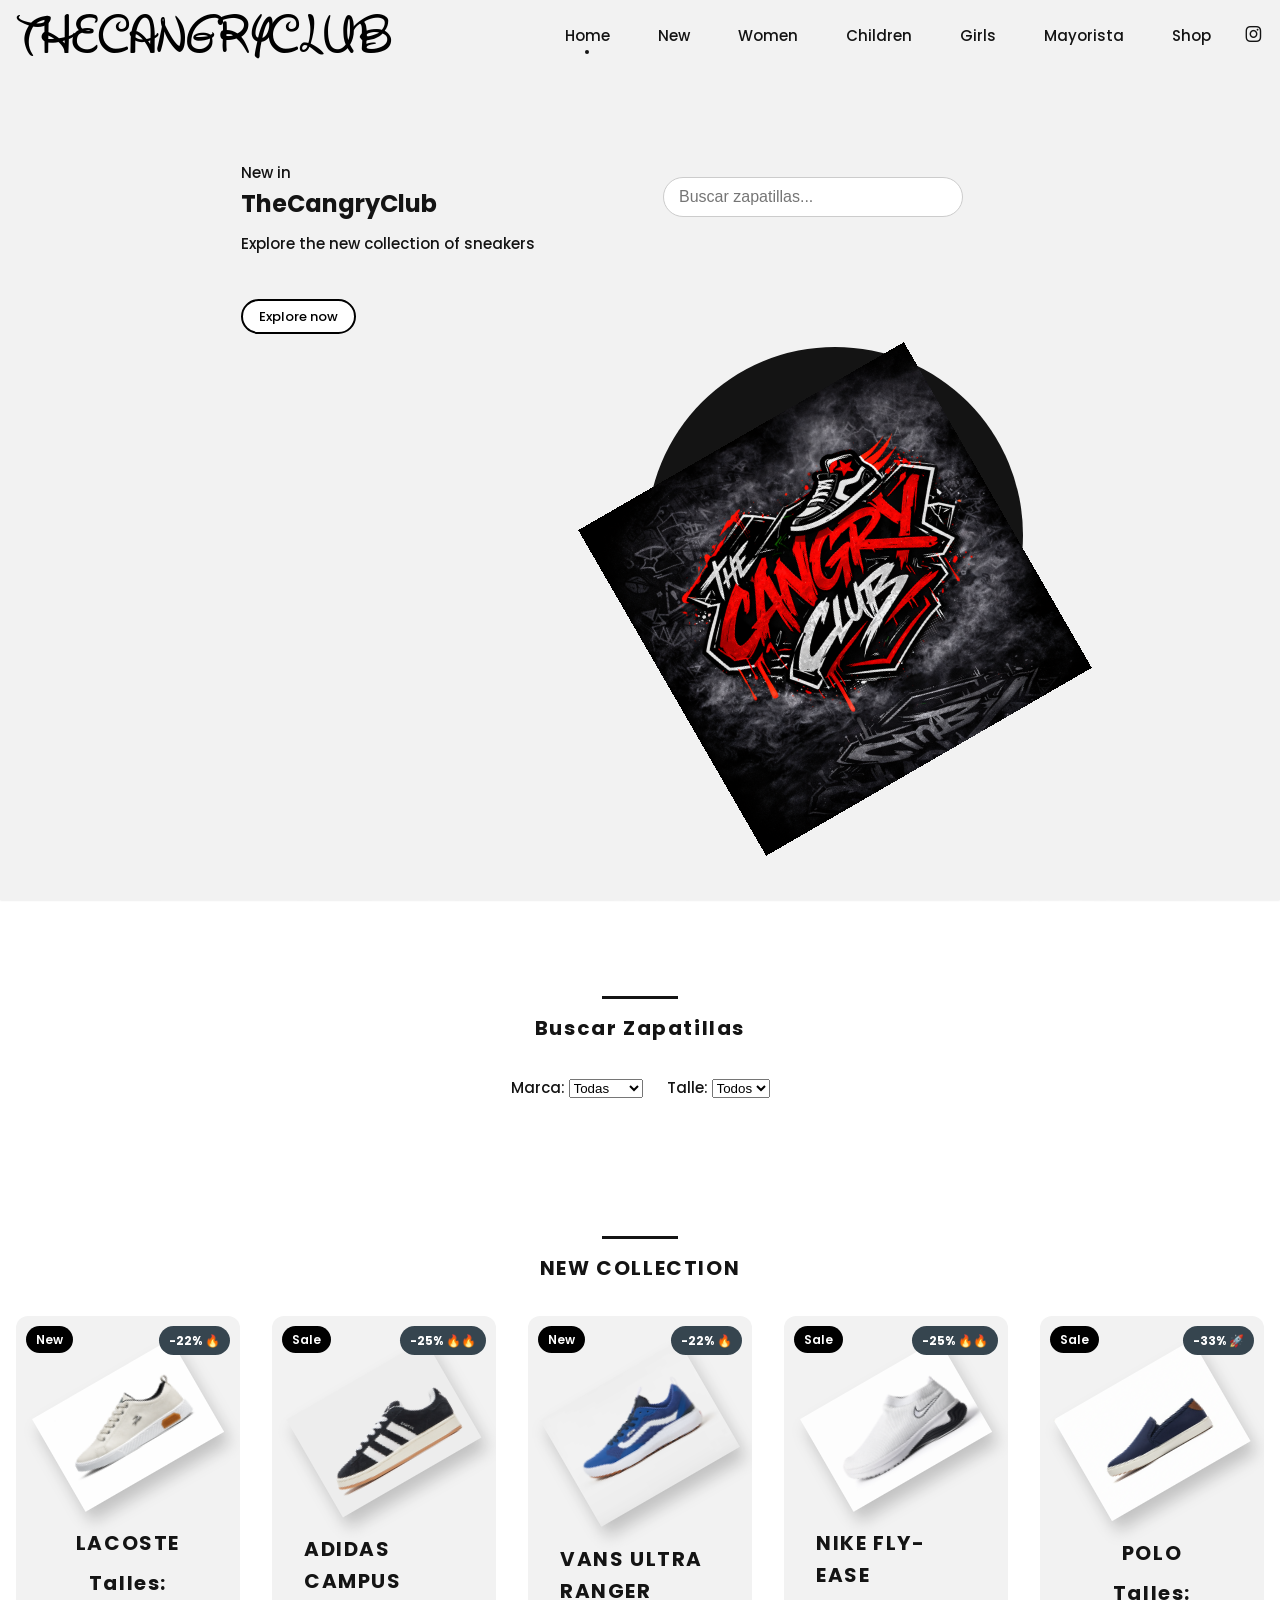
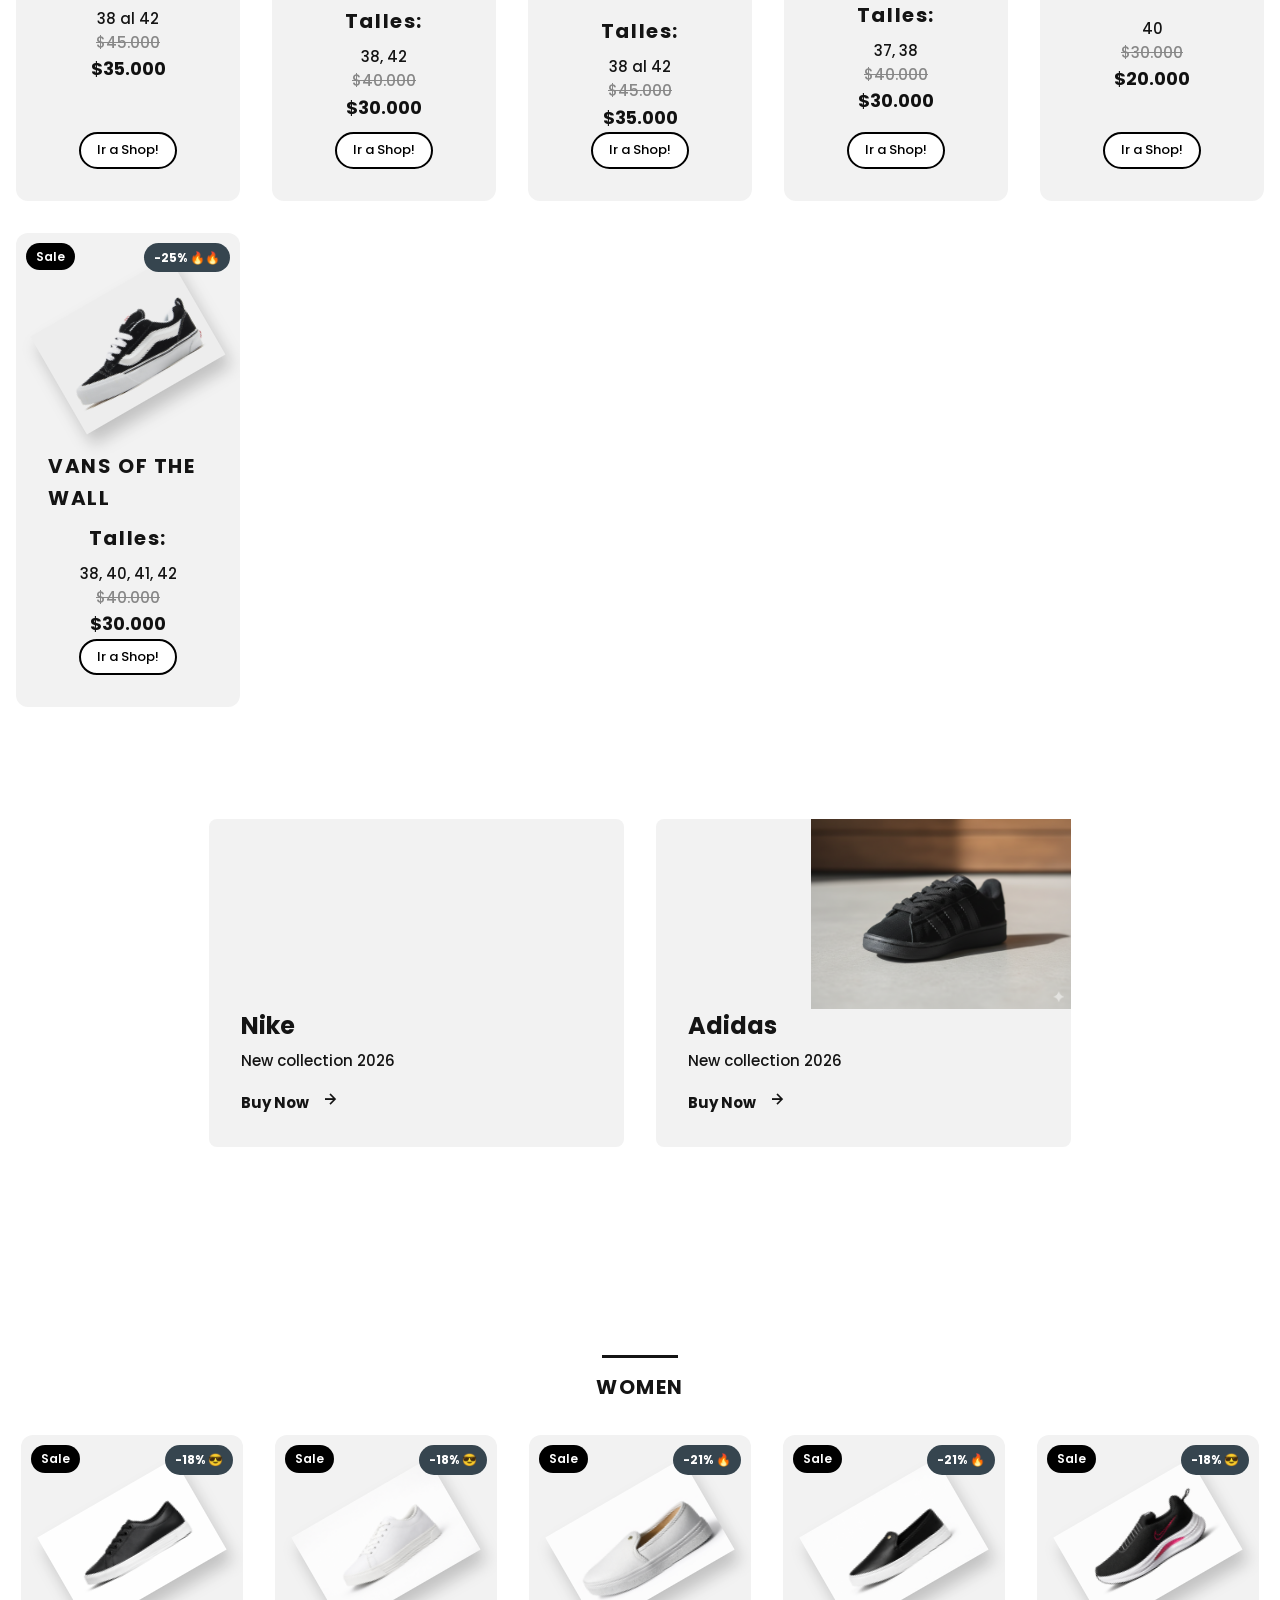
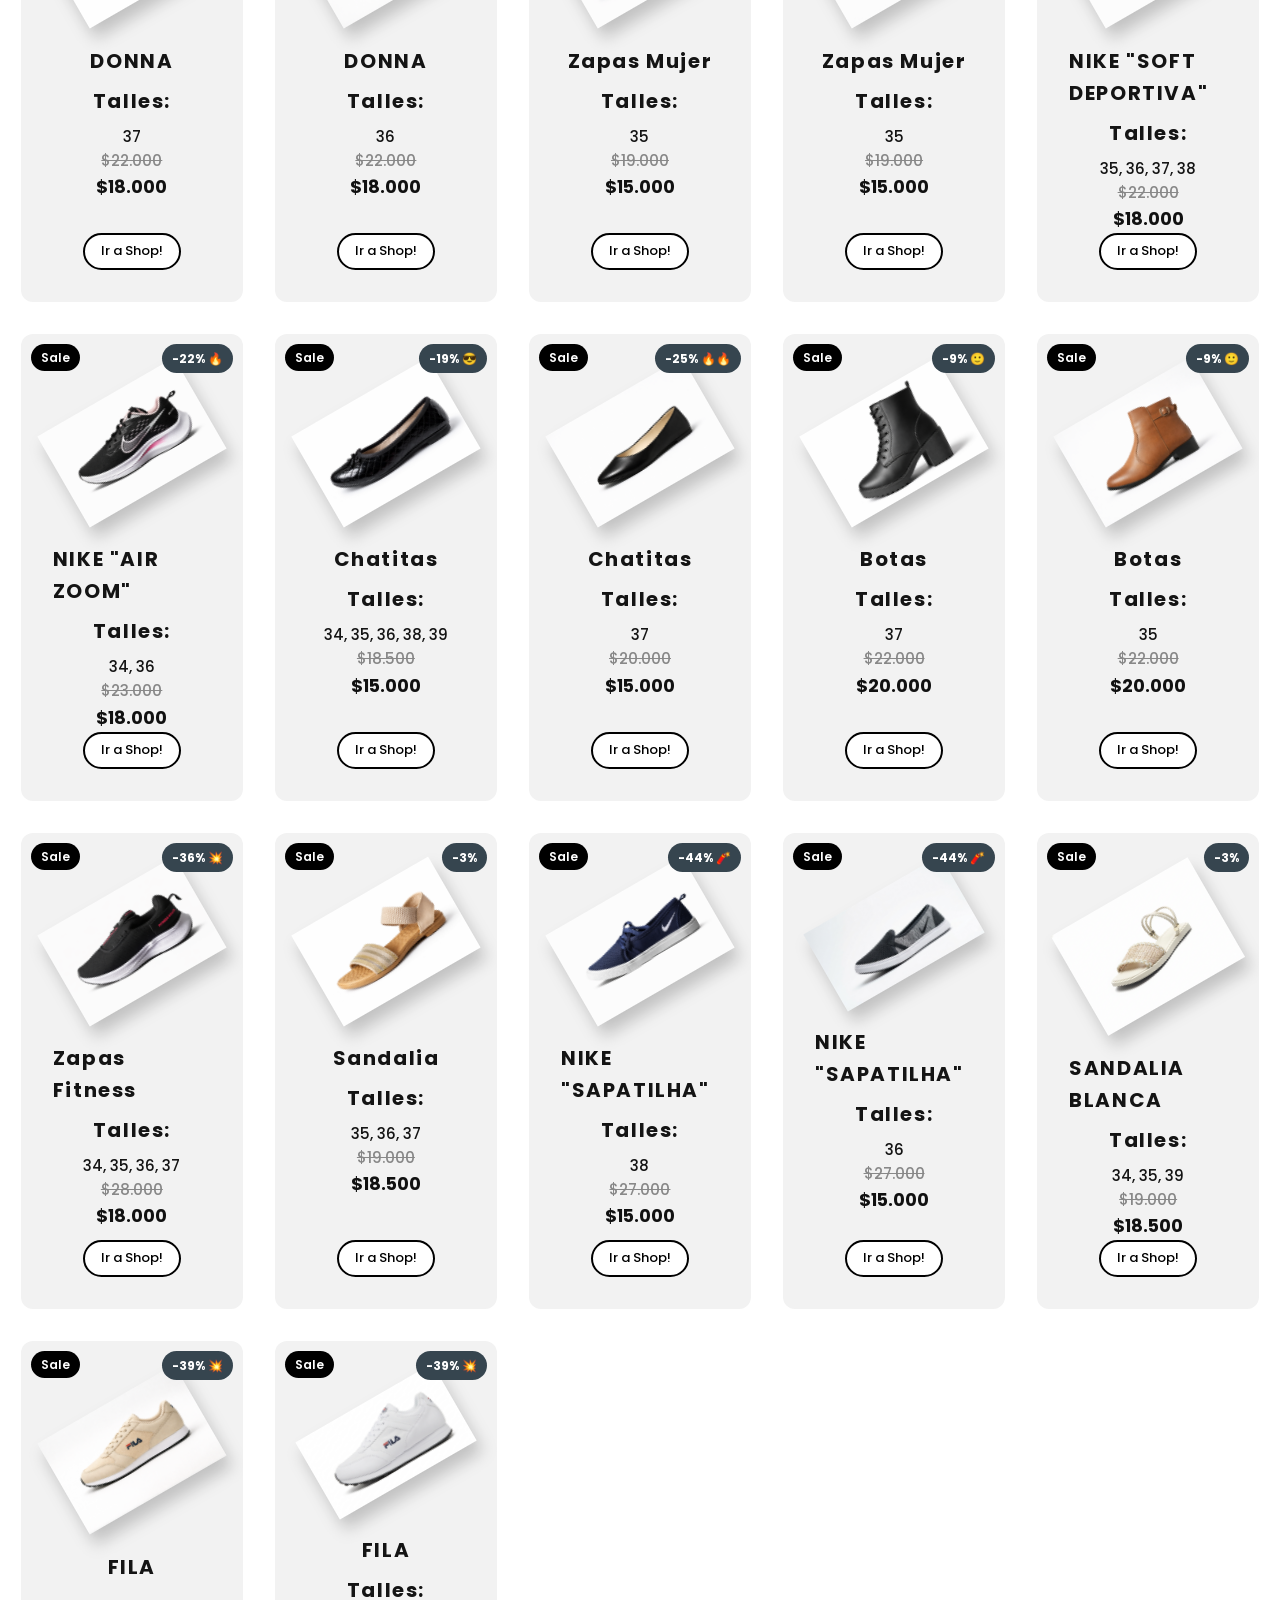
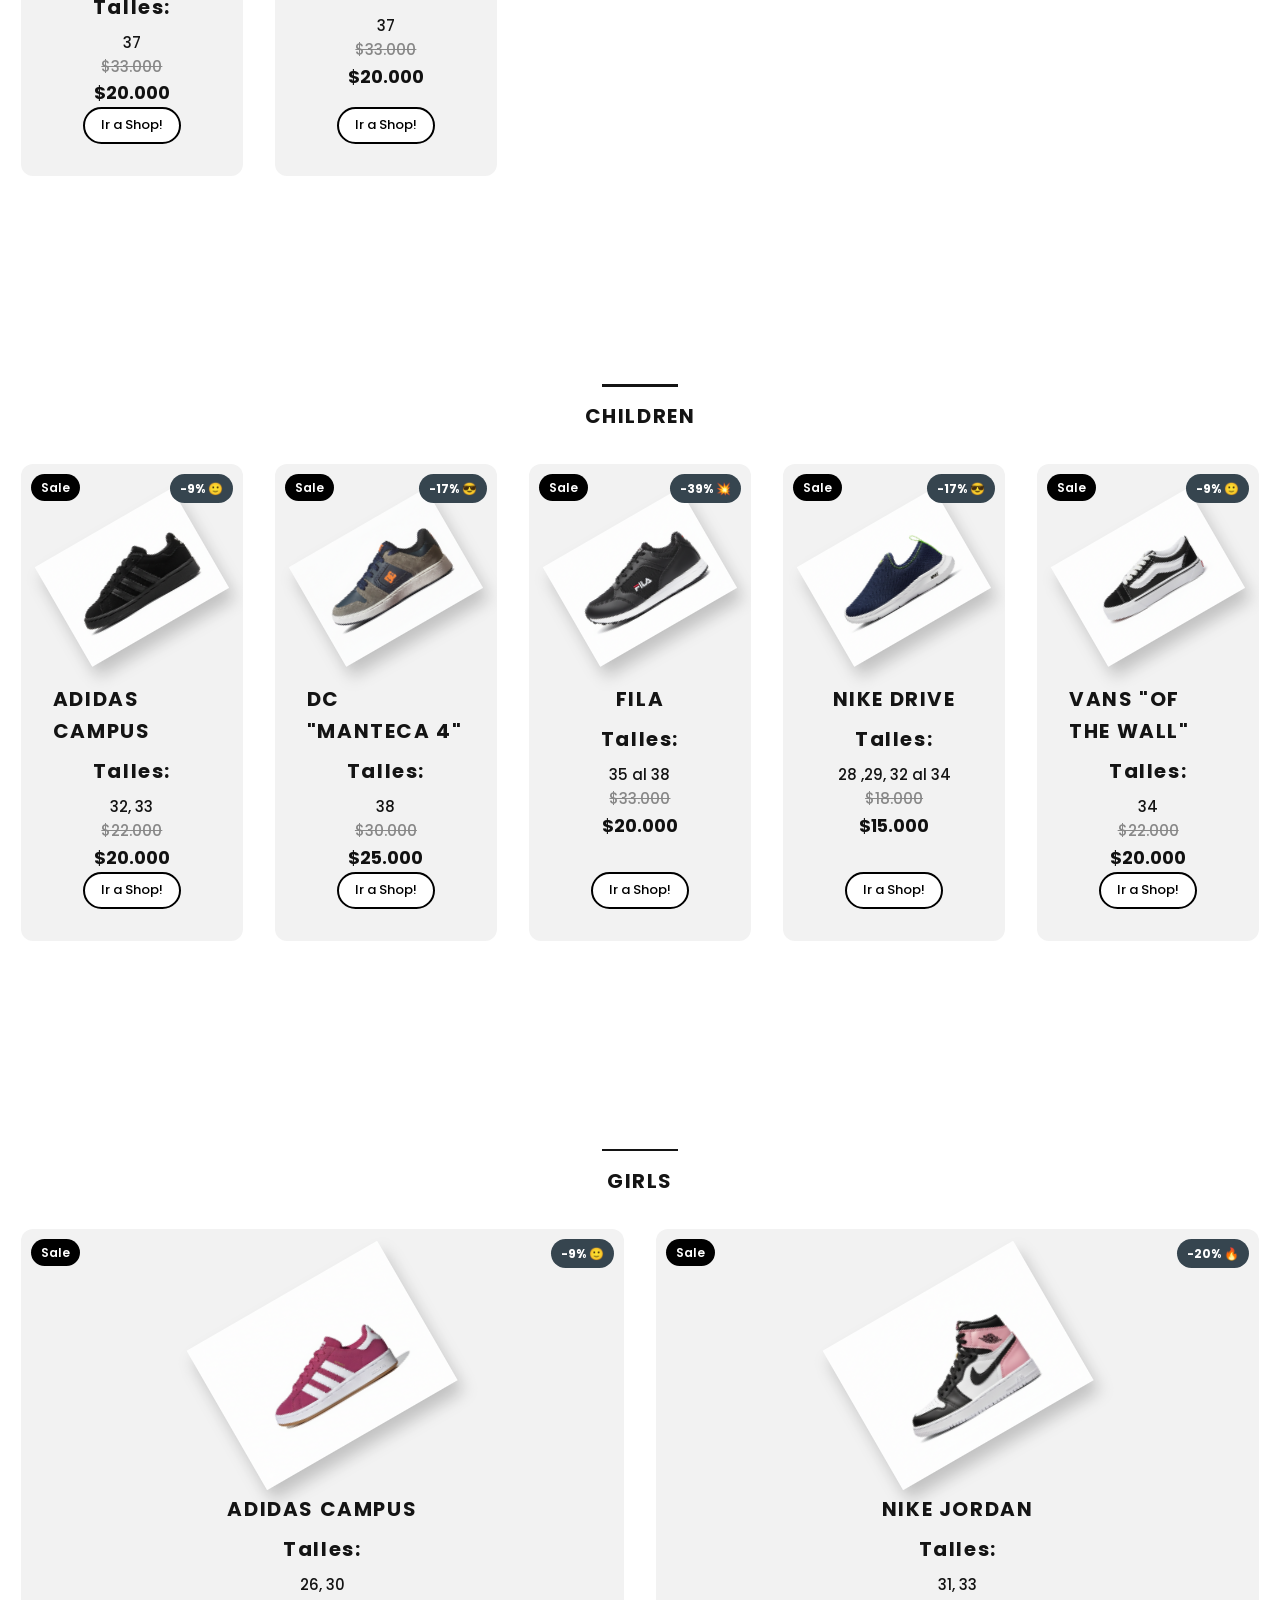
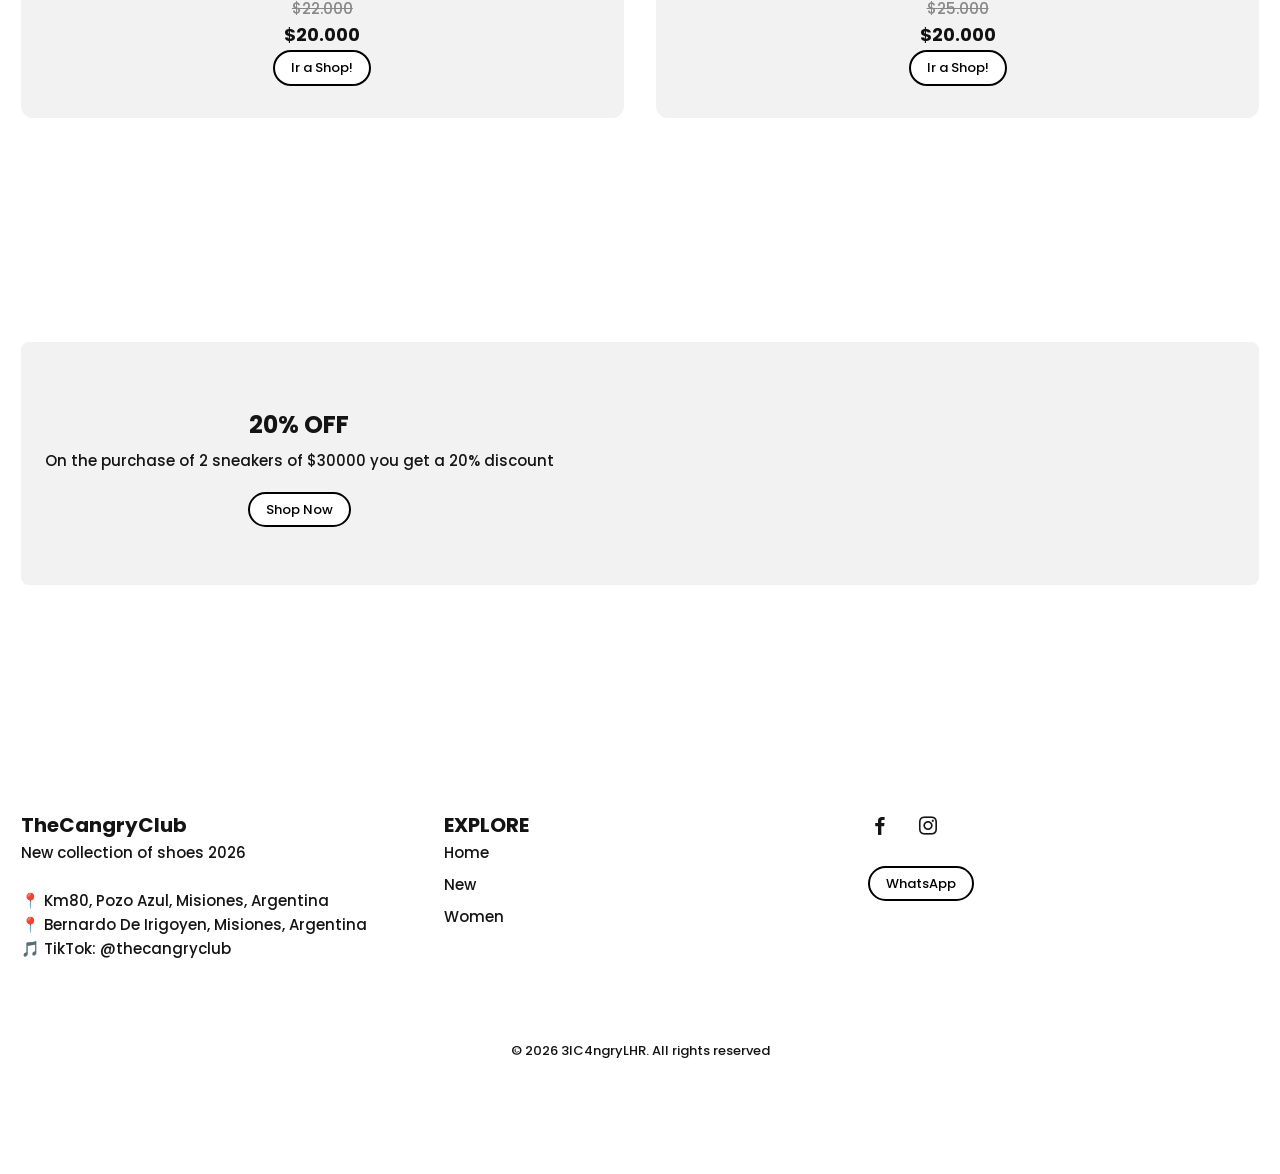
==== commit 205ae03c: "Actualización 16/03/2026-V7" ====
--- a/index.html
+++ b/index.html
@@ -10,6 +10,21 @@
 </head>
 
 <body>
+<div id="intro">
+  <div class="intro-content">
+    
+    <img src="static/img/logoIMG.png" alt="TheCangryClub Logo" class="intro-logo">
+
+    <div class="intro-info">
+      <p>📍 Km80, Pozo Azul, Misiones, Argentina</p>
+      <p>📍 Bernardo De Irigoyen, Misiones, Argentina</p>
+      <p>📱 WhatsApp: +54 9 3751 620900</p>
+      <p>📸 Instagram: @thecangryclub</p>
+      <p>🎵 TikTok: @thecangryclub</p>
+    </div>
+
+  </div>
+</div>
     <header class="l-header" id="header">
 
         <nav class="nav bd-grid">
@@ -17,7 +32,9 @@
                 <i class="bx bxs-grid"></i>
             </div>
 
-            <a href="#" class="nav__logo">THECANGRYCLUB</a>
+            <a href="#" class="nav__logo">
+              <img src="static/img/logo.png" alt="The Cangry Club" class="nav__logo-img">
+            </a>
 
             <div class="nav__menu" id="nav-menu">
                 <ul class="nav__list">
@@ -44,7 +61,7 @@
             <div class="home__container bd-grid">
                 <div class="home__sneaker">
                     <div class="home__shape"></div>
-                    <img src="static/img/imghome.png" alt="Zapatilla Principal" class="home__img">
+                    <img src="static/img/imghome1.png" alt="Zapatilla Principal" class="home__img">
                 </div>
 
                 <div class="home__data">
@@ -118,12 +135,12 @@
                     <a href="shop.html" class="button">Ir a Shop!</a>
                 </article>
 
-                <article class="sneaker" data-brand="adidas" data-size="38,40,42">
+                <article class="sneaker" data-brand="adidas" data-size="38,42">
                     <span class="badge">Sale</span>
                     <img src="static/img/featured1.png" class="sneaker__img">
                     <span class="sneaker__name">ADIDAS CAMPUS</span>
                     <span class="sneaker__name">Talles:</span>
-                    <span class="nav__link">38, 40, 42</span>
+                    <span class="nav__link">38, 42</span>
                     <span class="price-old">$40.000</span>
                     <span class="price-new">$30.000</span>
                     <span class="discount-badge"></span>
@@ -444,12 +461,12 @@
               <a href="shop.html" class="button">Ir a Shop!</a>
             </article>
 
-            <article class="sneaker" data-brand="fila" data-size="35,36,37,38,39">
+            <article class="sneaker" data-brand="fila" data-size="35,36,37,38,38">
               <span class="badge">Sale</span>
               <img src="static/img/children3.png" alt="" class="sneaker__img" />
               <span class="sneaker__name">FILA</span>
               <span class="sneaker__name">Talles:</span>
-              <span class="nav__link">35 al 39</span>
+              <span class="nav__link">35 al 38</span>
               <span class="price-old">$33.000</span>
               <span class="price-new">$20.000</span>
               <span class="discount-badge"></span>
@@ -586,7 +603,11 @@
         <div class="footer__container bd-grid">
             <div class="footer__box">
                 <h3 class="footer__title">TheCangryClub</h3>
-                <p class="footer__description">New collection of shoes 2026</p>
+                <p class="footer__description">New collection of shoes 2026</br></br></p>
+                <p class="footer__description">📍 Km80, Pozo Azul, Misiones, Argentina</p>
+                <p class="footer__description">📍 Bernardo De Irigoyen, Misiones, Argentina</p>
+                <p class="footer__description">🎵 TikTok: @thecangryclub</p>
+
             </div>
 
             <div class="footer__box">
@@ -699,6 +720,27 @@
     if(searchInput) searchInput.addEventListener("keyup", filterSneakers);
 
     });
+    /* =========================
+       HOME SCROLL EFFECT
+    ========================= */
+
+    window.addEventListener("scroll", () => {
+
+      const logo = document.querySelector(".home__img");
+      if(!logo) return;
+
+      const scrollY = window.scrollY;
+
+      // cuánto rota (ajustable)
+      const rotation = -30 + (scrollY * 0.08);
+
+      // límite para que no pase de 0°
+      const finalRotation = Math.min(rotation, 0);
+
+      logo.style.transform =
+          `rotate(${finalRotation}deg) translateY(${scrollY * 0.05}px)`;
+
+    });
     </script>
 
   <script src="static/js/main.js"></script>
--- a/static/css/styles.css
+++ b/static/css/styles.css
@@ -18,6 +18,8 @@
 }
 
 body {
+  position: relative;
+  z-index: 1;
   margin: 3rem 0 0 0;
   font-family: "Poppins", sans-serif;
   font-size: 0.938rem;
@@ -227,16 +229,24 @@
   align-self: center;
 }
 .home__shape {
-  width: 220px;
-  height: 220px;
-  background-color: #141414;
-  border-radius: 50%;
+
+    position: relative;   /* ⭐ permite moverlo libremente */
+
+    width: 220px;
+    height: 220px;
+    background-color: #141414;
+    border-radius: 50%;
+
+    top: -7rem;   /* 👈 SUBE el círculo */
+    right: 1rem;  /* ajustá horizontal si querés */
 }
 .home__img {
   position: absolute;
-  top: 1.5rem;
+  top: -3rem;
   width: 275px;
   transform: rotate(-30deg);
+  transition: transform 0.1s linear; /* suavidad */
+  will-change: transform;
 }
 .home__new {
   display: block;
@@ -787,6 +797,7 @@
 @media screen and (min-width: 768px) {
   body {
     margin: 0;
+
   }
 
   .section {
@@ -839,7 +850,7 @@
 
   .home__img {
     width: 490px;
-    top: 3.5rem;
+    top: -3rem;
     right: 0;
     left: -1rem;
   }
@@ -1112,3 +1123,141 @@
     font-size:0.75rem;
   }
 }/*# sourceMappingURL=styles.css.map */
+
+body::before {
+    content: "";
+    position: fixed;
+    inset: 0;
+
+    background-image: url("../img/bg-graffiti.png");
+    background-repeat: repeat;
+    background-position: center;
+    background-size: cover;
+
+    opacity: 0.15;
+
+    filter:
+        grayscale(100%)
+        contrast(120%)
+        blur(1px);
+
+    mix-blend-mode: soft-light;
+
+    pointer-events: none;
+    z-index: -1;
+
+    /* 👇 NUEVO */
+    transform: translateY(var(--bg-move, 0));
+    will-change: transform;
+}
+.contenido {
+    /* Estilos para que el texto sea legible sobre la imagen */
+    color: white;
+    text-align: center;
+    padding-top: 50px;
+    font-family: sans-serif;
+}
+/* ========================= */
+/* FLOATING CART */
+/* ========================= */
+
+.floating-cart {
+    position: fixed;
+    bottom: 25px;
+    right: 25px;
+
+    width: 60px;
+    height: 60px;
+
+    background: #111;
+    border: 2px solid #ffffff22;
+    border-radius: 50%;
+
+    display: flex;
+    align-items: center;
+    justify-content: center;
+
+    font-size: 24px;
+    cursor: pointer;
+
+    backdrop-filter: blur(10px);
+    box-shadow: 0 0 20px #00000080;
+
+    z-index: 9999;
+
+    transition: transform 0.2s ease, box-shadow 0.2s ease;
+}
+
+.floating-cart:hover {
+    transform: scale(1.1);
+    box-shadow: 0 0 25px #ffffff22;
+}
+
+#cart-count {
+    position: absolute;
+    top: -5px;
+    right: -5px;
+
+    background: red;
+    color: white;
+    font-size: 12px;
+    font-weight: bold;
+
+    width: 20px;
+    height: 20px;
+    border-radius: 50%;
+
+    display: flex;
+    align-items: center;
+    justify-content: center;
+}
+#intro{
+  position: fixed;
+  width:100%;
+  height:100%;
+  background:#000;
+  display:flex;
+  justify-content:center;
+  align-items:center;
+  z-index:9999;
+  animation: fadeOut 1s ease forwards;
+  animation-delay:3s;
+}
+
+.intro-content{
+  text-align:center;
+  color:white;
+  font-family: Arial, sans-serif;
+}
+
+.intro-logo{
+  width:1000px;
+  margin-bottom:20px;
+  animation: logoFade 1.5s ease;
+  filter: drop-shadow(0 0 10px rgba(255,255,255,0.3));
+}
+.intro-info p{
+  opacity:0;
+  animation: textFade 1s ease forwards;
+}
+
+.intro-info p:nth-child(1){animation-delay:0.5s;}
+.intro-info p:nth-child(2){animation-delay:1s;}
+.intro-info p:nth-child(3){animation-delay:1.5s;}
+.intro-info p:nth-child(4){animation-delay:2s;}
+
+@keyframes logoFade{
+  from{opacity:0; transform:scale(0.8);}
+  to{opacity:1; transform:scale(1);}
+}
+
+@keyframes textFade{
+  to{opacity:1;}
+}
+
+@keyframes fadeOut{
+  to{
+    opacity:0;
+    visibility:hidden;
+  }
+}
